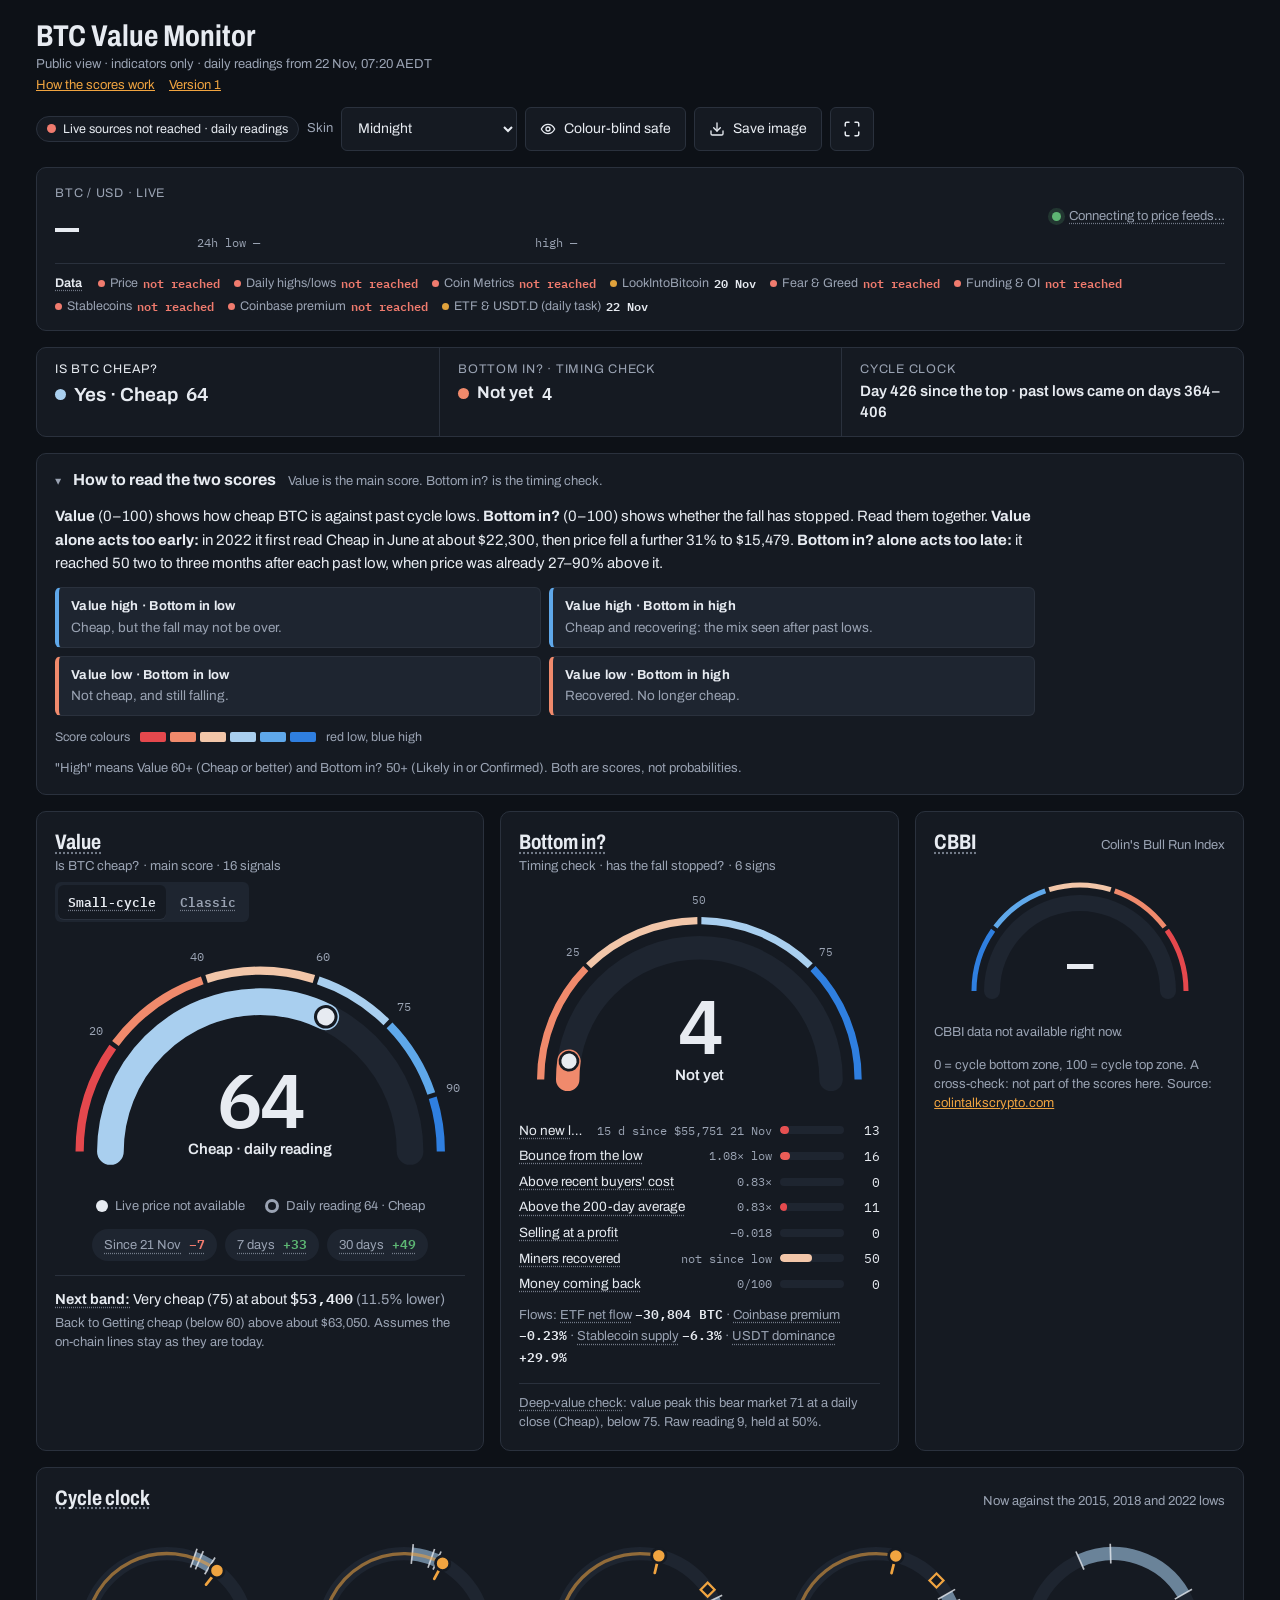
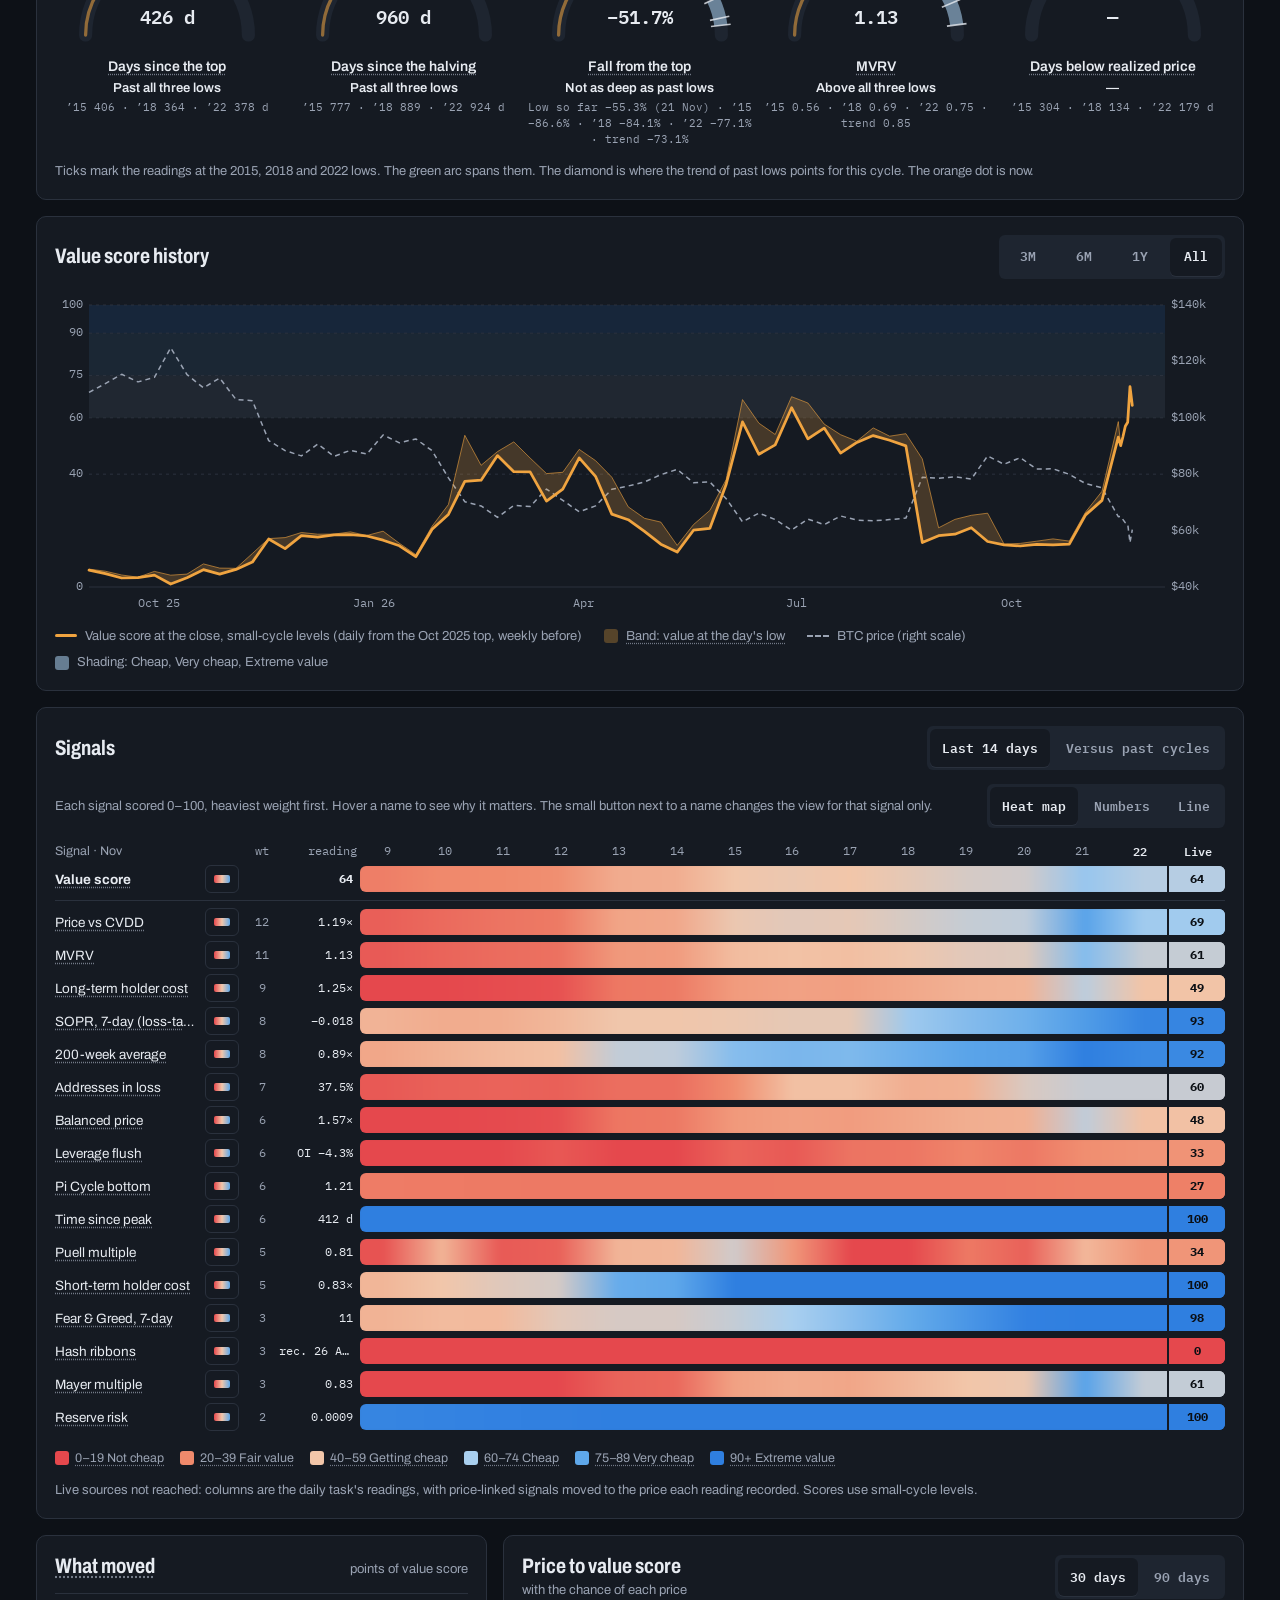
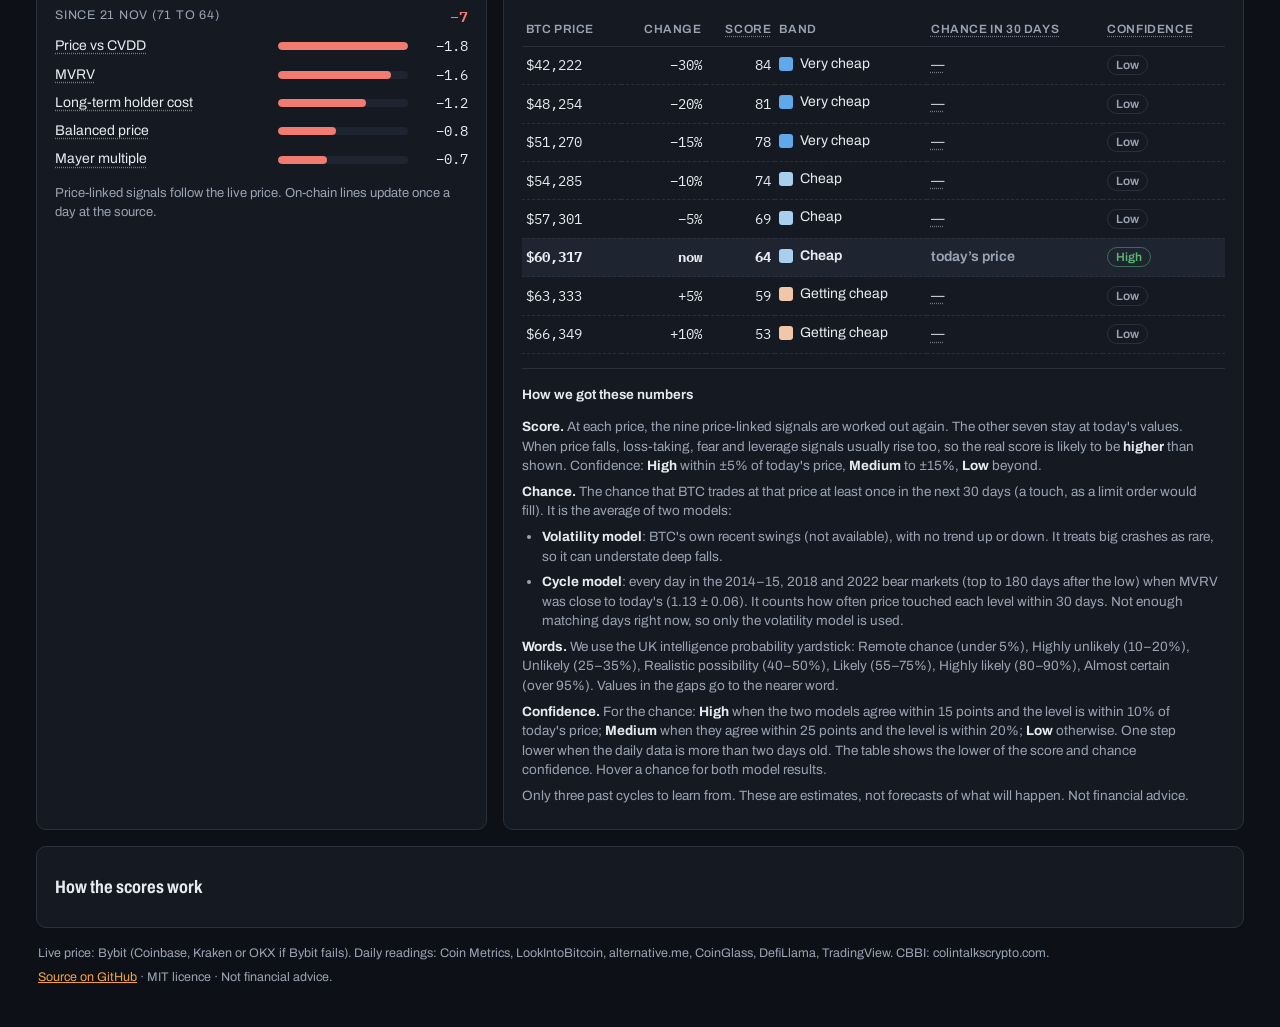
==== index.html @ c5ed2496 "v5: BTC Value Monitor, read-together panel, price checks" ====
<!doctype html>
<html lang="en" data-skin="midnight" data-cb="0" data-light="0">
<head>
<meta charset="utf-8">
<meta name="viewport" content="width=device-width, initial-scale=1, viewport-fit=cover">
<title>BTC Value Monitor</title>
<meta name="description" content="Live BTC Value Monitor: is BTC cheap against past cycles, has the fall stopped, and where are we in the cycle. Information only, not financial advice.">
<meta name="theme-color" content="#0D1117">
<link rel="icon" id="favicon" href="data:,">
<link rel="preconnect" href="https://fonts.googleapis.com">
<link rel="preconnect" href="https://fonts.gstatic.com" crossorigin>
<link rel="stylesheet" crossorigin="anonymous" href="https://fonts.googleapis.com/css2?family=Archivo:wdth,wght@75..100,400..700&family=IBM+Plex+Mono:wght@400;500;600&family=Inter:wght@400;500;600&family=Newsreader:opsz,wght@6..72,500..700&family=Space+Grotesk:wght@500;600;700&display=swap">
<link rel="stylesheet" href="skins.css?v=5">
<link rel="stylesheet" href="app.css?v=5">
<script>try { var s = new URLSearchParams(location.search), k = s.get("skin") || localStorage.getItem("bbm.skin") || "midnight"; if (k === "auto") k = matchMedia("(prefers-color-scheme: light)").matches ? "daylight" : "midnight"; document.documentElement.setAttribute("data-skin", k); document.documentElement.setAttribute("data-light", k === "daylight" || k === "paper" ? "1" : "0"); document.documentElement.setAttribute("data-cb", (s.get("cb") || localStorage.getItem("bbm.cb")) === "1" ? "1" : "0"); } catch (e) {}</script>
</head>
<body>
<div class="wrap" id="cap">

<header class="top">
  <div class="brand">
    <h1>BTC Value Monitor</h1>
    <span class="sub" id="hdr-sub">Loading readings…</span>
    <span class="links k-hide" data-nocap><a href="thesis.html">How the scores work</a><a href="v1.html">Version 1</a></span>
  </div>
  <div class="controls" data-nocap>
    <span class="pill k-hide" id="fresh"><span class="dot" id="fresh-dot" style="background:var(--muted)"></span><span id="fresh-t">Loading</span></span>
    <label for="skin" class="k-hide">Skin</label>
    <select id="skin" class="btn k-hide">
      <option value="auto">Auto (match system)</option>
      <option value="midnight">Midnight</option>
      <option value="daylight">Daylight</option>
      <option value="terminal">Terminal</option>
      <option value="ocean">Ocean</option>
      <option value="paper">Paper</option>
    </select>
    <button type="button" class="btn k-hide ic-sm" id="cb" aria-pressed="false" aria-label="Colour-blind safe colours" title="Colour-blind safe colours"><svg width="16" height="16" viewBox="0 0 24 24" fill="none" stroke="currentColor" stroke-width="2" stroke-linecap="round" stroke-linejoin="round" aria-hidden="true"><path d="M2 12s3.5-7 10-7 10 7 10 7-3.5 7-10 7S2 12 2 12z"/><circle cx="12" cy="12" r="3"/></svg><span class="lbl">Colour-blind safe</span></button>
    <button type="button" class="btn k-hide ic-sm" id="save" aria-label="Save as image" title="Save as image"><svg width="16" height="16" viewBox="0 0 24 24" fill="none" stroke="currentColor" stroke-width="2" stroke-linecap="round" stroke-linejoin="round" aria-hidden="true"><path d="M21 15v4a2 2 0 0 1-2 2H5a2 2 0 0 1-2-2v-4"/><path d="M7 10l5 5 5-5"/><path d="M12 15V3"/></svg><span class="lbl" id="save-t">Save image</span></button>
    <button type="button" class="btn icon k-hide" id="kiosk" aria-label="Full screen" title="Full screen"><svg width="18" height="18" viewBox="0 0 24 24" fill="none" stroke="currentColor" stroke-width="2" stroke-linecap="round" stroke-linejoin="round" aria-hidden="true"><path d="M8 3H5a2 2 0 0 0-2 2v3"/><path d="M21 8V5a2 2 0 0 0-2-2h-3"/><path d="M3 16v3a2 2 0 0 0 2 2h3"/><path d="M16 21h3a2 2 0 0 0 2-2v-3"/></svg></button>
    <button type="button" class="btn" id="exit-kiosk"><svg width="16" height="16" viewBox="0 0 24 24" fill="none" stroke="currentColor" stroke-width="2" stroke-linecap="round" stroke-linejoin="round" aria-hidden="true"><path d="M8 3v3a2 2 0 0 1-2 2H3"/><path d="M21 8h-3a2 2 0 0 1-2-2V3"/><path d="M3 16h3a2 2 0 0 1 2 2v3"/><path d="M16 21v-3a2 2 0 0 1 2-2h3"/></svg>Exit full screen</button>
  </div>
</header>

<section class="card pricebar" aria-label="Live price">
  <div style="display:flex;flex-direction:column;gap:2px;min-width:0">
    <span class="eyebrow" id="p-src">BTC / USD · live</span>
    <div style="display:flex;align-items:baseline;flex-wrap:wrap;gap:6px 12px">
      <span class="p" id="p">—</span>
      <span class="chg tip" id="p-chg" tabindex="0" data-tipk="chg24"></span>
    </div>
  </div>
  <div class="spark">
    <svg viewBox="0 0 200 40" preserveAspectRatio="none" role="img" id="spark-svg" aria-label="Price over the last 24 hours"><polyline id="spark" fill="none" stroke="var(--muted)" stroke-width="2" stroke-linejoin="round" stroke-linecap="round" vector-effect="non-scaling-stroke" points=""/></svg>
    <div class="lh"><span id="p-lo">24h low —</span><span id="p-hi">high —</span></div>
  </div>
  <span class="live" id="live"><span class="dot" id="live-dot"></span><span id="live-t" class="tip" tabindex="0" data-tipk="live">Connecting…</span></span>
  <p class="src-line" id="src-line" aria-live="off"><span class="src-h">Data</span><span class="src wait"><i></i>Loading the sources…</span></p>
</section>

<section class="verdict" id="verdict" aria-live="polite" aria-label="Summary">
  <div class="vd" id="vd-value"><span class="q">Is BTC cheap?</span><span class="a" id="vd-value-a">—</span></div>
  <div class="vd" id="vd-bi"><span class="q">Bottom in? · timing check</span><span class="a" id="vd-bi-a">—</span></div>
  <div class="vd" id="vd-clock"><span class="q">Cycle clock</span><span class="a" id="vd-clock-a">—</span></div>
</section>

<details class="card intro" id="intro" open>
  <summary><span class="intro-h">How to read the two scores</span><span class="sub">Value is the main score. Bottom in? is the timing check.</span></summary>
  <div class="intro-b">
    <p><b>Value</b> (0–100) shows how cheap BTC is against past cycle lows. <b>Bottom in?</b> (0–100) shows whether the fall has stopped. Read them together. <b>Value alone acts too early:</b> in 2022 it first read Cheap in June at about $22,300, then price fell a further 31% to $15,479. <b>Bottom in? alone acts too late:</b> it reached 50 two to three months after each past low, when price was already 27–90% above it.</p>
    <div class="quad" id="quad" role="list" aria-label="What the two scores mean together">
      <div class="q" role="listitem" data-q="hl"><b>Value high · Bottom in low</b><span>Cheap, but the fall may not be over.</span><em class="nowtag"></em></div>
      <div class="q" role="listitem" data-q="hh"><b>Value high · Bottom in high</b><span>Cheap and recovering: the mix seen after past lows.</span><em class="nowtag"></em></div>
      <div class="q" role="listitem" data-q="ll"><b>Value low · Bottom in low</b><span>Not cheap, and still falling.</span><em class="nowtag"></em></div>
      <div class="q" role="listitem" data-q="lh"><b>Value low · Bottom in high</b><span>Recovered. No longer cheap.</span><em class="nowtag"></em></div>
    </div>
    <div class="cscale" aria-hidden="true"><span>Score colours</span><i style="background:var(--b0)"></i><i style="background:var(--b1)"></i><i style="background:var(--b2)"></i><i style="background:var(--b3)"></i><i style="background:var(--b4)"></i><i style="background:var(--b5)"></i><span>red low, blue high</span></div>
    <p class="sub">"High" means Value 60+ (Cheap or better) and Bottom in? 50+ (Likely in or Confirmed). Both are scores, not probabilities.</p>
  </div>
</details>

<div class="row toprow">
  <section class="card score-card" aria-labelledby="score-h">
    <div class="card-h" style="align-items:center">
      <div class="hstack"><h2 id="score-h"><span class="tip" tabindex="0" data-tipk="score">Value</span></h2><span class="sub">Is BTC cheap? · main score · 16 signals</span></div>
      <div class="seg seg-sm" role="group" aria-label="Levels" id="lv" data-nocap><button type="button" data-l="adj" class="tip" data-tipk="lv-adj">Small-cycle</button><button type="button" data-l="classic" class="tip" data-tipk="lv-classic">Classic</button></div>
    </div>
    <div class="gauge">
      <svg viewBox="0 0 400 240" role="img" id="g-svg" aria-label="Value score">
        <g id="g-bands"></g>
        <path id="g-track" fill="none" stroke="var(--surf2)" stroke-width="26" stroke-linecap="round" pathLength="100"/>
        <path id="g-prog" fill="none" stroke="var(--b3)" stroke-width="26" stroke-linecap="round" pathLength="100" stroke-dasharray="100 100" stroke-dashoffset="100"/>
        <g class="g-mark" id="g-daily"><circle cx="54" cy="210" r="8" fill="var(--surf)" stroke="var(--muted)" stroke-width="3"/></g>
        <g class="g-mark" id="g-live"><circle cx="54" cy="210" r="10" fill="var(--ink)" stroke="var(--surf)" stroke-width="3"/></g>
        <g id="g-ticks"></g>
        <g id="g-hits"></g>
      </svg>
      <div class="num"><b id="g-num">—</b><span id="g-band">&nbsp;</span></div>
    </div>
    <div class="legend">
      <span><span class="dot" style="width:12px;height:12px;background:var(--ink)"></span><span id="lg-live">Live · price now</span></span>
      <span><span class="dot" style="width:8px;height:8px;border:3px solid var(--muted);box-sizing:content-box"></span><span id="lg-daily">Daily reading</span></span>
    </div>
    <div class="chips" id="chips"></div>
    <div class="next" id="next"></div>
  </section>

  <section class="card bi-card" aria-labelledby="bi-h">
    <div class="card-h"><div class="hstack"><h2 id="bi-h"><span class="tip" tabindex="0" data-tipk="bi">Bottom in?</span></h2><span class="sub">Timing check · has the fall stopped? · 6 signs</span></div></div>
    <div class="gauge">
      <svg viewBox="0 0 400 240" role="img" id="bi-svg" aria-label="Bottom in score">
        <g id="bi-bands"></g>
        <path id="bi-track" fill="none" stroke="var(--surf2)" stroke-width="26" stroke-linecap="round" pathLength="100"/>
        <path id="bi-prog" fill="none" stroke="var(--b1)" stroke-width="26" stroke-linecap="round" pathLength="100" stroke-dasharray="100 100" stroke-dashoffset="100"/>
        <g class="g-mark" id="bi-live"><circle cx="54" cy="210" r="10" fill="var(--ink)" stroke="var(--surf)" stroke-width="3"/></g>
        <g id="bi-ticks"></g>
        <g id="bi-hits"></g>
      </svg>
      <div class="num"><b id="bi-num">—</b><span id="bi-band">&nbsp;</span></div>
    </div>
    <div class="bi-comp" id="bi-comp"><span class="sub">Loading…</span></div>
    <div class="bi-ev" id="bi-ev"></div>
    <div class="bi-gate" id="bi-gate"></div>
  </section>

  <section class="card cbbi-card" aria-labelledby="cbbi-h">
    <div class="card-h"><h2 id="cbbi-h"><span class="tip" tabindex="0" data-tipk="cbbi">CBBI</span></h2><span class="sub">Colin's Bull Run Index</span></div>
    <div class="cbbi-dial">
      <svg viewBox="0 0 240 140" role="img" id="cbbi-svg" aria-label="CBBI">
        <g id="cbbi-bands"></g>
        <path id="cbbi-track" fill="none" stroke="var(--surf2)" stroke-width="16" stroke-linecap="round" pathLength="100"/>
        <path id="cbbi-arc" fill="none" stroke="var(--muted)" stroke-width="16" stroke-linecap="round" pathLength="100" stroke-dasharray="100 100" stroke-dashoffset="100"/>
      </svg>
      <div class="num"><b id="cbbi-num">—</b><span id="cbbi-zone">&nbsp;</span></div>
    </div>
    <div class="cbbi-comp" id="cbbi-comp"><span class="sub">Loading…</span></div>
    <p class="sub" style="margin:0" id="cbbi-note">0 = cycle bottom zone, 100 = cycle top zone. A cross-check: not part of the scores here. Source: <a href="https://colintalkscrypto.com/cbbi/" target="_blank" rel="noopener">colintalkscrypto.com</a></p>
  </section>
</div>

<section class="card" aria-labelledby="clk-h">
  <div class="card-h"><h2 id="clk-h"><span class="tip" tabindex="0" data-tipk="clocks">Cycle clock</span></h2><span class="sub">Now against the 2015, 2018 and 2022 lows</span></div>
  <div class="clocks" id="clocks"></div>
  <p class="sub" style="margin:0">Ticks mark the readings at the 2015, 2018 and 2022 lows. The green arc spans them. The diamond is where the trend of past lows points for this cycle. The orange dot is now.</p>
</section>

<section class="card" aria-labelledby="hist-h">
  <div class="card-h" style="align-items:center">
    <h2 id="hist-h">Value score history</h2>
    <div class="seg" role="group" aria-label="Time range" id="ranges">
      <button type="button" data-r="90">3M</button><button type="button" data-r="182">6M</button><button type="button" data-r="365">1Y</button><button type="button" data-r="0" aria-pressed="true">All</button>
    </div>
  </div>
  <div id="hist"><div id="tip"></div></div>
  <div class="hl">
    <span><span style="width:22px;height:3px;border-radius:2px;background:var(--accent);display:inline-block"></span><span id="hl-score">Value score at the close</span></span>
    <span><span class="sw" style="background:var(--accent);opacity:.3"></span><span class="tip" tabindex="0" data-tipk="hlow">Band: value at the day's low</span></span>
    <span><span style="width:22px;height:0;border-top:2px dashed var(--muted);display:inline-block"></span>BTC price (right scale)</span>
    <span><span class="sw" style="background:var(--b3);opacity:.55"></span>Shading: Cheap, Very cheap, Extreme value</span>
  </div>
</section>

<section class="card" aria-labelledby="sig-h">
  <div class="card-h" style="align-items:center">
    <h2 id="sig-h">Signals</h2>
    <div class="seg" role="tablist" aria-label="Signals view" id="sig-tabs" data-nocap>
      <button type="button" role="tab" data-t="d14" id="tab-btn-d14" aria-controls="tab-d14">Last 14 days</button><button type="button" role="tab" data-t="cyc" id="tab-btn-cyc" aria-controls="tab-cyc">Versus past cycles</button>
    </div>
  </div>

  <div id="tab-d14" role="tabpanel" aria-labelledby="tab-btn-d14" class="tabp">
    <div class="tab-top">
      <p class="sub" style="margin:0">Each signal scored 0–100, heaviest weight first. Hover a name to see why it matters. The small button next to a name changes the view for that signal only.</p>
      <div class="seg" role="group" aria-label="View for every signal" id="sig-all" data-nocap>
        <button type="button" data-v="heat">Heat map</button><button type="button" data-v="num">Numbers</button><button type="button" data-v="line">Line</button>
      </div>
    </div>
    <div class="sig-scroll"><div class="sig" id="sig"></div></div>
    <div class="bands" id="bands"></div>
    <p class="sub" style="margin:0" id="sig-note"></p>
  </div>

  <div id="tab-cyc" role="tabpanel" aria-labelledby="tab-btn-cyc" class="tabp" hidden>
    <div class="tab-top">
      <p class="sub" style="margin:0">This cycle against the last two, lined up by days since each cycle's top. The live point is now.</p>
      <div class="cyc-ctl" data-nocap>
        <div class="seg" role="group" aria-label="Measure" id="cyc-metric"><button type="button" data-m="fall">Fall from top</button><button type="button" data-m="value">Value</button><button type="button" data-m="bi">Bottom in</button></div>
        <label class="chk"><input type="checkbox" id="cyc-2014"> Add 2014–15</label>
      </div>
    </div>
    <div id="cyc-chart"><div id="cyc-tip"></div></div>
    <div class="tscroll"><table class="t cyc-t" id="cyc-t"></table></div>
    <p class="sub" style="margin:0" id="cyc-note"></p>
  </div>
</section>

<div class="row k-hide">
  <section class="card moved-card" aria-labelledby="moved-h">
    <div class="card-h"><h2 id="moved-h"><span class="tip" tabindex="0" data-tipk="moved">What moved</span></h2><span class="sub">points of value score</span></div>
    <div class="mv" id="mv-live"></div>
    <div class="mv" id="mv-day"></div>
    <p class="muted" style="margin:0;font-size:13px">Price-linked signals follow the live price. On-chain lines update once a day at the source.</p>
  </section>
  <section class="card p2s-card" aria-labelledby="p2s-h">
    <div class="card-h" style="align-items:center"><div style="display:flex;flex-direction:column;gap:2px"><h2 id="p2s-h">Price to value score</h2><span class="sub">with the chance of each price</span></div>
      <div class="seg" role="group" aria-label="Time window for the chance" id="win" data-nocap><button type="button" data-w="30" aria-pressed="true">30 days</button><button type="button" data-w="90">90 days</button></div></div>
    <div class="tscroll"><table class="t p2s"><thead id="p2s-head"><tr><th>BTC price</th><th class="r">Change</th><th class="r">Score</th><th>Band</th><th>Chance</th><th>Confidence</th></tr></thead><tbody id="p2s"></tbody></table></div>
    <div id="p2s-x"></div>
  </section>
</div>

<details class="card how k-hide">
  <summary>How the scores work</summary>
  <p><b>Value</b> is the main score. It answers one question: is BTC cheap against past cycle lows? Each of 16 signals gets a score from 0 to 100. The score goes up as the signal gets closer to the level it reached at past lows. The value score is the weighted average. If a reading is missing, its weight goes to the others.</p>
  <p><b>Small-cycle levels.</b> Each past low was less deep than the one before. For six signals, the full-score level moves with that trend. Switch to Classic to see the score with the old, fixed levels.</p>
  <p><b>Bottom in?</b> is the timing check. It asks a different question: has the fall stopped? It looks for six signs that only come after a low: no new low for weeks, a bounce, price back above recent buyers' cost and the 200-day average, selling at a profit again, and miners recovered. It stays low until the value score has reached 75 at least once in this bear market, because no past low came before that. Money flows are shown but not scored. The price checks under it (depth, higher low, trend) are not scored either: they show what has improved and the price that would undo it.</p>
  <p><b>Read them together.</b> Value alone acts too early: cheap prices can get cheaper. Bottom in? alone acts too late: it confirms a low after price has already risen. Both are scores, not probabilities.</p>
  <p><b>Cycle clock</b> shows where this cycle is in time and depth, against the 2015, 2018 and 2022 lows.</p>
  <p>Live: the page pulls the data from the sources each time it opens and works out the scores in your browser. The line under the price shows how fresh each source is.</p>
  <p><a href="thesis.html">Read the full method, with the backtest results.</a></p>
  <p>Information only. Not financial advice. Past lows do not promise future lows.</p>
</details>

<footer class="foot k-hide">
  <span>Live price: Bybit (Coinbase, Kraken or OKX if Bybit fails). Daily readings: Coin Metrics, LookIntoBitcoin, alternative.me, CoinGlass, DefiLlama, TradingView. CBBI: colintalkscrypto.com.</span>
  <span><a href="https://github.com/pixelmango47/btc-bottom-monitor">Source on GitHub</a> · MIT licence · Not financial advice.</span>
</footer>

</div>
<script src="app.js?v=5"></script>
</body>
</html>
---- skins.css ----
/* BTC Value Monitor: skins and shared base styles. Score colours run red (low) to blue (high). */
:root, :root[data-skin="midnight"] {
  --bg: #0D1117; --surf: #151A22; --surf2: #1E2530; --ink: #E7EBF1; --muted: #9AA3B3; --line: #2A313D;
  --accent: #F0A440; --up: #5DB673; --down: #F07B6E;
  --b0: #E5484D; --b1: #F08A6C; --b2: #F2C6A9; --b3: #A9CFEF; --b4: #5FA8EA; --b5: #2F7FE0;
  --head: Archivo, system-ui, sans-serif; --body: Archivo, system-ui, sans-serif; --mono: "IBM Plex Mono", ui-monospace, monospace;
  --stretch: 78%; --hw: 700; --r: 10px; --rs: 6px; --hcase: none; --hls: 0; --shadow: 0 6px 18px rgba(0,0,0,.28);
}
:root[data-skin="daylight"] {
  --bg: #F3F5F8; --surf: #FFFFFF; --surf2: #EBEEF3; --ink: #161A22; --muted: #535B6B; --line: #D6DCE4;
  --accent: #A85A06; --up: #2E7D46; --down: #C2362B;
  --b0: #C62F2C; --b1: #E3755B; --b2: #EDB89E; --b3: #9DC3E6; --b4: #4A8ED2; --b5: #1C5DAD;
  --shadow: 0 6px 18px rgba(20,30,50,.12);
}
:root[data-skin="terminal"] {
  --bg: #040704; --surf: #081008; --surf2: #0F1C0F; --ink: #B8F5B0; --muted: #73B26B; --line: #1E3A1E;
  --accent: #4AF07A; --up: #4AF07A; --down: #F5C04A;
  --b0: #E5484D; --b1: #F08A6C; --b2: #F2C6A9; --b3: #A9CFEF; --b4: #5FA8EA; --b5: #2F7FE0;
  --head: var(--mono); --body: var(--mono); --stretch: 100%; --hw: 600; --r: 2px; --rs: 2px; --hcase: uppercase; --hls: .06em;
}
:root[data-skin="ocean"] {
  --bg: #071624; --surf: #0C2236; --surf2: #132D47; --ink: #E4F1FA; --muted: #93B5CC; --line: #1F3D58;
  --accent: #3CC8E8; --up: #5FD3A6; --down: #FF8A7A;
  --b0: #E5484D; --b1: #F08A6C; --b2: #F2C6A9; --b3: #A9CFEF; --b4: #5FA8EA; --b5: #2F7FE0;
  --head: "Space Grotesk", system-ui, sans-serif; --body: Inter, system-ui, sans-serif; --stretch: 100%; --hw: 600; --r: 14px; --rs: 8px;
}
:root[data-skin="paper"] {
  --bg: #F4EFE6; --surf: #FBF8F2; --surf2: #EFE7DA; --ink: #2A2520; --muted: #62584E; --line: #DAD0C1;
  --accent: #9C3D1F; --up: #3F6B3A; --down: #A8321E;
  --b0: #C62F2C; --b1: #E3755B; --b2: #EDB89E; --b3: #9DC3E6; --b4: #4A8ED2; --b5: #1C5DAD;
  --head: Newsreader, Georgia, serif; --body: Inter, system-ui, sans-serif; --stretch: 100%; --hw: 600; --r: 4px; --rs: 3px;
  --shadow: 0 6px 18px rgba(60,40,20,.12);
}
:root[data-cb="1"] { --b0: #46337E; --b1: #365C8D; --b2: #277F8E; --b3: #1FA187; --b4: #4AC16D; --b5: #9FDA3A; }
:root[data-cb="1"][data-light="0"] { --up: #5AA8E8; --down: #F0A050; }
:root[data-cb="1"][data-light="1"] { --up: #1F6FB8; --down: #A85200; }

* { box-sizing: border-box; }
html, body { margin: 0; background: var(--bg); color: var(--ink); }
body { font-family: var(--body); font-size: 15px; line-height: 1.45; -webkit-font-smoothing: antialiased; }
a { color: var(--accent); }
button, select { font: inherit; color: inherit; }
.mono { font-family: var(--mono); font-variant-numeric: tabular-nums; }
.muted { color: var(--muted); }
.wrap { max-width: 1240px; margin: 0 auto; padding: 20px 16px 40px; display: flex; flex-direction: column; gap: 16px; }
h1, h2, h3 { font-family: var(--head); font-stretch: var(--stretch); font-weight: var(--hw); text-transform: var(--hcase); letter-spacing: var(--hls); margin: 0; }
h1 { font-size: 30px; line-height: 1.1; }
h2 { font-size: 21px; line-height: 1.2; }
h3 { font-size: 17px; line-height: 1.25; }
.card { background: var(--surf); border: 1px solid var(--line); border-radius: var(--r); padding: 18px; display: flex; flex-direction: column; gap: 14px; min-width: 0; }
.card-h { display: flex; justify-content: space-between; align-items: baseline; flex-wrap: wrap; gap: 6px 12px; }
.sub { font-size: 13px; color: var(--muted); }
.row { display: flex; flex-wrap: wrap; gap: 16px; }
.eyebrow { font-size: 12.5px; letter-spacing: .06em; text-transform: uppercase; color: var(--muted); }
.btn { height: 44px; padding: 0 14px; display: inline-flex; align-items: center; gap: 8px; border-radius: var(--rs); border: 1px solid var(--line); background: var(--surf); color: var(--ink); font-size: 14px; cursor: pointer; text-decoration: none; }
.btn:hover { border-color: var(--muted); }
.btn[aria-pressed="true"] { border-color: var(--accent); background: var(--surf2); }
.btn.icon { width: 44px; padding: 0; justify-content: center; }
.btn svg { flex: none; }
select.btn { padding: 0 12px; }
:focus-visible { outline: 2px solid var(--accent); outline-offset: 2px; }
.seg { display: flex; gap: 4px; padding: 3px; border-radius: var(--rs); background: var(--surf2); flex-wrap: wrap; }
.seg button { height: 38px; min-width: 52px; padding: 0 12px; border: 0; border-radius: var(--rs); background: transparent; color: var(--muted); font-family: var(--mono); font-size: 13px; font-weight: 600; cursor: pointer; }
.seg button[aria-pressed="true"] { background: var(--surf); color: var(--ink); box-shadow: 0 1px 0 var(--line); }
.sw { width: 14px; height: 14px; border-radius: 3px; display: inline-block; flex: none; }
.dot { width: 9px; height: 9px; border-radius: 50%; flex: none; display: inline-block; }

/* hover explainers */
.tip { text-decoration: underline dotted color-mix(in srgb, var(--muted) 70%, transparent); text-underline-offset: 3px; cursor: help; }
#tt { position: fixed; z-index: 50; max-width: min(340px, calc(100vw - 24px)); background: var(--surf2); color: var(--ink); border: 1px solid var(--line); border-radius: var(--rs); padding: 10px 12px; font-size: 13px; line-height: 1.45; box-shadow: var(--shadow); pointer-events: none; opacity: 0; transform: translateY(4px); transition: opacity .12s, transform .12s; text-transform: none; letter-spacing: 0; font-family: var(--body); font-weight: 400; }
#tt.on { opacity: 1; transform: none; }
#tt b { font-weight: 650; }
#tt .tt-h { display: block; font-weight: 650; margin-bottom: 3px; }
#tt .tt-m { display: block; color: var(--muted); margin-top: 5px; font-size: 12.5px; }

@media (max-width: 560px) { h1 { font-size: 25px; } .card { padding: 14px; } }
@media (prefers-reduced-motion: reduce) { #tt { transition: none; } }
---- app.css ----
/* BTC Value Monitor v5: page styles */
header.top { display: flex; flex-wrap: wrap; align-items: center; justify-content: space-between; gap: 12px 20px; }
.brand { display: flex; flex-direction: column; gap: 2px; min-width: 0; }
.brand .links { font-size: 13px; display: flex; flex-wrap: wrap; gap: 4px 14px; }
.controls { display: flex; flex-wrap: wrap; align-items: center; gap: 8px; }
.controls label { font-size: 13px; color: var(--muted); }
.pill { display: inline-flex; align-items: center; gap: 7px; font-size: 12.5px; padding: 3px 10px; border-radius: 999px; border: 1px solid var(--line); background: var(--surf); white-space: nowrap; }

/* price bar */
.pricebar { flex-direction: row; flex-wrap: wrap; align-items: center; gap: 12px 32px; padding: 14px 18px; }
.pricebar .p { font-family: var(--mono); font-size: 40px; font-weight: 600; line-height: 1.1; letter-spacing: -.01em; font-variant-numeric: tabular-nums; }
.chg { font-family: var(--mono); font-size: 15px; font-weight: 600; padding: 2px 10px; border-radius: 999px; white-space: nowrap; }
.spark { flex: 1 1 220px; min-width: 200px; max-width: 380px; display: flex; flex-direction: column; gap: 4px; }
.spark svg { width: 100%; height: 48px; display: block; }
.spark .lh { display: flex; justify-content: space-between; gap: 8px; font-family: var(--mono); font-size: 12px; color: var(--muted); }
.live { margin-left: auto; display: inline-flex; align-items: center; gap: 8px; font-size: 13px; color: var(--muted); }
.live .dot { background: var(--up); box-shadow: 0 0 0 4px color-mix(in srgb, var(--up) 18%, transparent); }
.live.stale .dot { background: var(--down); }
@keyframes pulse { 0%,100% { opacity: 1; } 50% { opacity: .35; } }
.live .dot.beat { animation: pulse 1s ease-in-out 1; }

/* verdict line */
.verdict { display: grid; grid-template-columns: repeat(3, minmax(0, 1fr)); gap: 0; background: var(--surf); border: 1px solid var(--line); border-radius: var(--r); overflow: hidden; }
.verdict .vd { display: flex; flex-direction: column; gap: 3px; padding: 12px 18px; min-width: 0; }
.verdict .vd + .vd { border-left: 1px solid var(--line); }
.verdict .q { font-size: 12.5px; letter-spacing: .06em; text-transform: uppercase; color: var(--muted); }
.verdict .a { font-size: 17px; font-weight: 650; display: flex; align-items: center; gap: 8px; flex-wrap: wrap; }
.verdict #vd-clock-a { font-size: 15px; font-weight: 600; }
.verdict .a .mono { font-weight: 600; }
.pip { width: 11px; height: 11px; border-radius: 50%; display: inline-block; flex: none; }

/* top row: value, bottom in, CBBI */
.hstack { display: flex; flex-direction: column; gap: 2px; min-width: 0; }
.row.toprow > .score-card { flex: 1.25 1 400px; }
.row.toprow > .bi-card { flex: 1 1 360px; }
.row.toprow > .cbbi-card { flex: 1 1 290px; min-width: 260px; }
.seg.seg-sm button { height: 34px; min-width: 0; padding: 0 10px; font-size: 12.5px; }
.bi-comp { display: flex; flex-direction: column; gap: 6px; }
.bi-r { display: grid; grid-template-columns: minmax(0, 1fr) auto 64px 28px; gap: 8px; align-items: center; font-size: 13.5px; }
.bi-r .n { overflow: hidden; text-overflow: ellipsis; white-space: nowrap; }
.bi-r .rd { font-size: 12px; color: var(--muted); white-space: nowrap; }
.bi-r .v { font-family: var(--mono); text-align: right; font-size: 12.5px; }
.bi-flows { margin-top: 4px; line-height: 1.6; }
.bi-flows b { color: var(--ink); font-weight: 600; }
.bi-gate { font-size: 13px; color: var(--muted); border-top: 1px solid var(--line); padding-top: 10px; }

/* cycle clock */
.clocks { display: grid; grid-template-columns: repeat(auto-fit, minmax(170px, 1fr)); gap: 14px 12px; }
.clk { display: flex; flex-direction: column; align-items: center; gap: 2px; text-align: center; min-width: 0; }
.clk-d { position: relative; width: 100%; max-width: 220px; }
.clk-d svg { display: block; width: 100%; height: auto; overflow: visible; }
.clk-v { position: absolute; left: 0; right: 0; bottom: 18%; font-size: 19px; font-weight: 600; pointer-events: none; }
.clk-l { font-size: 14px; font-weight: 600; }
.clk-s { font-size: 13px; font-weight: 600; color: var(--ink); }
.clk-p { font-size: 11px; color: var(--muted); }

/* signals tabs */
.tabp { display: flex; flex-direction: column; gap: 14px; }
.tabp[hidden] { display: none; }
.tab-top { display: flex; flex-wrap: wrap; align-items: center; justify-content: space-between; gap: 10px 16px; }
.tab-top > p { flex: 1 1 320px; }
.cyc-ctl { display: flex; flex-wrap: wrap; align-items: center; gap: 10px 14px; }
.chk { display: inline-flex; align-items: center; gap: 8px; font-size: 13.5px; color: var(--muted); cursor: pointer; min-height: 38px; }
.chk input { width: 18px; height: 18px; accent-color: var(--accent); }
#cyc-chart { position: relative; width: 100%; touch-action: pan-y; }
#cyc-chart svg { display: block; width: 100%; }
#cyc-chart svg text { font-family: var(--mono); font-size: 11.5px; fill: var(--muted); }
#cyc-tip { position: absolute; pointer-events: none; background: var(--surf2); border: 1px solid var(--line); border-radius: var(--rs); padding: 8px 12px; font-size: 13px; box-shadow: var(--shadow); display: none; flex-direction: column; gap: 2px; white-space: nowrap; z-index: 2; }
table.cyc-t th { white-space: nowrap; vertical-align: bottom; }
table.cyc-t .th-sub { display: block; font-size: 11px; font-weight: 500; letter-spacing: 0; text-transform: none; }
table.cyc-t td { padding: 5px 4px; }
table.cyc-t td:first-child { font-size: 13.5px; }
table.cyc-t td.cc { text-align: right; width: 76px; }
table.cyc-t .cv { display: inline-block; min-width: 40px; padding: 3px 6px; border-radius: 4px; font-family: var(--mono); font-size: 12.5px; font-weight: 600; text-align: center; text-decoration: none; }
table.cyc-t td.na { color: var(--muted); }
table.cyc-t tr.hd td { font-weight: 650; }
table.cyc-t tr.sepr td { padding: 0; border-bottom: 1px solid var(--line); }
table.cyc-t .ss { display: none; }
.row > .card.moved-card { flex: 1 1 360px; }
.gauge { position: relative; width: 100%; max-width: 420px; aspect-ratio: 400 / 240; align-self: center; }
.gauge svg { position: absolute; inset: 0; width: 100%; height: 100%; overflow: visible; }
.gauge .num { position: absolute; left: 0; right: 0; bottom: 9%; display: flex; flex-direction: column; align-items: center; gap: 2px; pointer-events: none; }
.gauge .num b { font-family: var(--mono); font-size: 76px; font-weight: 600; line-height: 1; letter-spacing: -.03em; font-variant-numeric: tabular-nums; }
.gauge .num span { font-size: 15px; font-weight: 600; }
.g-hit { cursor: help; }
.g-hit:focus { outline: none; }
.g-hit:focus-visible { stroke: color-mix(in srgb, var(--accent) 25%, transparent); }
#g-prog { transition: stroke-dashoffset .9s cubic-bezier(.3,.7,.2,1), stroke .4s; }
.g-mark { transform-box: view-box; transform-origin: 200px 210px; transition: transform .9s cubic-bezier(.3,.7,.2,1); pointer-events: none; }
.legend { display: flex; flex-wrap: wrap; justify-content: center; gap: 8px 20px; font-size: 13px; color: var(--muted); }
.legend > span { display: inline-flex; align-items: center; gap: 7px; }
.chips { display: flex; flex-wrap: wrap; justify-content: center; gap: 8px; }
.chip { display: inline-flex; align-items: baseline; gap: 8px; padding: 6px 12px; border-radius: 999px; background: var(--surf2); font-size: 13px; }
.chip .k { color: var(--muted); }
.chip .v { font-family: var(--mono); font-weight: 600; }
.next { border-top: 1px solid var(--line); padding-top: 12px; display: flex; flex-direction: column; gap: 4px; font-size: 14.5px; }
.next .s { font-size: 13px; color: var(--muted); }

/* CBBI */
.cbbi-dial { position: relative; width: 100%; max-width: 240px; aspect-ratio: 240 / 140; align-self: center; }
.cbbi-dial svg { position: absolute; inset: 0; width: 100%; height: 100%; overflow: visible; }
.cbbi-dial .num { position: absolute; left: 0; right: 0; bottom: 4%; display: flex; flex-direction: column; align-items: center; pointer-events: none; }
.cbbi-dial .num b { font-family: var(--mono); font-size: 44px; font-weight: 600; line-height: 1; font-variant-numeric: tabular-nums; }
.cbbi-dial .num span { font-size: 13px; font-weight: 600; }
#cbbi-arc { transition: stroke-dashoffset .9s cubic-bezier(.3,.7,.2,1); }
.cbbi-comp { display: flex; flex-direction: column; gap: 6px; }
.cbbi-r { display: grid; grid-template-columns: minmax(0, 1fr) 70px 30px; gap: 8px; align-items: center; font-size: 13px; }
.cbbi-r .n { overflow: hidden; text-overflow: ellipsis; white-space: nowrap; }
.cbbi-r .v { font-family: var(--mono); text-align: right; font-size: 12.5px; }

/* what moved */
.mv { display: flex; flex-direction: column; gap: 8px; }
.mv + .mv { border-top: 1px solid var(--line); padding-top: 12px; }
.mv-h { display: flex; justify-content: space-between; gap: 8px; }
.mv-r { display: grid; grid-template-columns: minmax(0, 1fr) minmax(60px, 130px) 48px; gap: 12px; align-items: center; font-size: 14px; }
.mv-r .n { overflow: hidden; text-overflow: ellipsis; white-space: nowrap; }
.bar { height: 8px; border-radius: 999px; background: var(--surf2); overflow: hidden; display: block; position: relative; }
.bar > i { position: absolute; top: 0; bottom: 0; left: 0; border-radius: 999px; }
.mv-r .v { font-family: var(--mono); text-align: right; font-variant-numeric: tabular-nums; }

/* history */
#hist { position: relative; width: 100%; touch-action: pan-y; }
#hist svg { display: block; width: 100%; }
#hist svg text { font-family: var(--mono); font-size: 11.5px; fill: var(--muted); }
#tip { position: absolute; pointer-events: none; background: var(--surf2); border: 1px solid var(--line); border-radius: var(--rs); padding: 8px 12px; font-size: 13px; box-shadow: var(--shadow); display: none; flex-direction: column; gap: 2px; white-space: nowrap; z-index: 2; }
.hl { display: flex; flex-wrap: wrap; gap: 8px 22px; font-size: 13px; color: var(--muted); }
.hl > span { display: inline-flex; align-items: center; gap: 8px; }

/* signals */
.sig-scroll { overflow-x: auto; margin: 0 -4px; padding: 0 4px 4px; }
.sig { display: grid; grid-template-columns: minmax(190px, 1.7fr) 28px minmax(78px, .8fr) repeat(15, minmax(28px, 1fr)); column-gap: 3px; row-gap: 5px; align-items: center; min-width: 900px; }
.sig .h { font-family: var(--mono); font-size: 11.5px; color: var(--muted); text-align: center; }
.sig .h.l { text-align: left; font-family: var(--body); font-size: 12.5px; }
.sig .h.now { color: var(--ink); font-weight: 600; }
.sig .nm { position: sticky; left: 0; z-index: 1; background: var(--surf); align-self: stretch; display: flex; align-items: center; gap: 6px; min-width: 0; padding-right: 6px; box-shadow: 4px 0 0 var(--surf), -6px 0 0 var(--surf), 0 -3px 0 var(--surf), 0 3px 0 var(--surf); }
.sig .nm .t { flex: 1 1 auto; min-width: 0; overflow: hidden; text-overflow: ellipsis; white-space: nowrap; font-size: 13.5px; }
.sig .nm.tot .t { font-weight: 700; }
.vbtn { flex: none; width: 34px; height: 28px; display: inline-flex; align-items: center; justify-content: center; border: 1px solid var(--line); border-radius: var(--rs); background: var(--surf); color: var(--muted); cursor: pointer; padding: 0; }
.vbtn:hover { color: var(--ink); border-color: var(--muted); }
.vbtn.ovr { color: var(--accent); border-color: var(--accent); }
.sig .w { font-family: var(--mono); font-size: 11.5px; color: var(--muted); text-align: center; }
.sig .rd { font-family: var(--mono); font-size: 11.5px; text-align: right; padding-right: 4px; white-space: nowrap; overflow: hidden; text-overflow: ellipsis; }
.sig .c { height: 26px; border-radius: 3px; display: flex; align-items: center; justify-content: center; font-family: var(--mono); font-size: 11.5px; font-weight: 500; }
.sig .c.na { border: 1px dashed var(--line); }
.sig .c.lv { box-shadow: inset 0 0 0 2px var(--ink); font-weight: 700; }
.sig .viz { grid-column: span 15; height: 26px; position: relative; border-radius: 6px; overflow: hidden; }
.sig .viz.heat .grad { position: absolute; inset: -6px; filter: blur(3px); }
.sig .viz.heat .lvmark { position: absolute; top: 0; bottom: 0; right: 0; width: calc(100% / 15); border-left: 2px solid var(--surf); display: flex; align-items: center; justify-content: center; font-family: var(--mono); font-size: 11.5px; font-weight: 700; }
.sig .viz.line { background: var(--surf2); }
.sig .viz.line svg { position: absolute; inset: 0; width: 100%; height: 100%; }
.sig .viz.line .ldot { position: absolute; width: 8px; height: 8px; border-radius: 50%; transform: translate(-50%, -50%); border: 2px solid var(--surf); }
.sig .viz.line .lrng { position: absolute; left: 4px; top: 50%; transform: translateY(-50%); font-family: var(--mono); font-size: 10px; color: var(--muted); opacity: .8; }
.sig .viz.line .lval { position: absolute; right: 4px; top: 50%; transform: translateY(-50%); font-family: var(--mono); font-size: 11px; font-weight: 700; color: var(--ink); background: color-mix(in srgb, var(--surf2) 85%, transparent); padding: 0 3px; border-radius: 3px; }
.sig .sep { grid-column: 1 / -1; height: 1px; background: var(--line); margin: 2px 0; }
.bands { display: flex; flex-wrap: wrap; gap: 8px 16px; font-size: 12.5px; color: var(--muted); }
.bands > span { display: inline-flex; align-items: center; gap: 6px; }
.scale { height: 10px; width: 180px; border-radius: 999px; display: inline-block; }

/* tables */
table.t { width: 100%; border-collapse: collapse; font-size: 14px; }
table.t th, table.t td { padding: 7px 4px; border-bottom: 1px dashed var(--line); text-align: left; }
table.t th { font-size: 12px; font-weight: 600; color: var(--muted); text-transform: uppercase; letter-spacing: .05em; border-bottom: 1px solid var(--line); }
table.t td.r, table.t th.r { text-align: right; }
table.t tr.now td { font-weight: 650; background: var(--surf2); }
.conf-r { display: grid; grid-template-columns: minmax(0, 1fr) auto 90px 34px; gap: 10px; align-items: center; font-size: 14px; }
.row > .card { flex: 1 1 440px; }
.row > .card.p2s-card { flex: 2 1 560px; }
.tscroll { overflow-x: auto; }
table.p2s td, table.p2s th { white-space: nowrap; }
.ch { font-size: 13.5px; }
table.p2s .ss { display: none; }
.cf { font-size: 12px; font-weight: 600; padding: 2px 8px; border-radius: 999px; border: 1px solid var(--line); }
.cf2 { color: var(--up); border-color: color-mix(in srgb, var(--up) 50%, transparent); }
.cf1 { color: var(--accent); border-color: color-mix(in srgb, var(--accent) 50%, transparent); }
.cf0 { color: var(--muted); }
details.p2s-x { border-top: 1px solid var(--line); padding-top: 10px; font-size: 13.5px; }
details.p2s-x summary { cursor: pointer; font-weight: 650; min-height: 32px; display: flex; align-items: center; }
details.p2s-x p, details.p2s-x li { color: var(--muted); margin: 6px 0; max-width: 85ch; }
details.p2s-x b { color: var(--ink); }
details.p2s-x ul { margin: 0; padding-left: 20px; }
details.card.how { display: block; }
details.how[open] > * + * { margin-top: 10px; }
details.how summary { cursor: pointer; font-family: var(--head); font-stretch: var(--stretch); font-weight: var(--hw); font-size: 18px; text-transform: var(--hcase); letter-spacing: var(--hls); min-height: 44px; display: flex; align-items: center; }
details.how p, details.how li { font-size: 14px; color: var(--muted); max-width: 80ch; }
footer.foot { font-size: 12.5px; color: var(--muted); display: flex; flex-wrap: wrap; justify-content: space-between; gap: 6px 16px; padding: 0 2px; }

/* kiosk */
body.kiosk .k-hide { display: none !important; }
body.kiosk .wrap { max-width: none; padding: 16px 24px; }
body.kiosk .gauge { max-width: 520px; }
#exit-kiosk { display: none; }
body.kiosk #exit-kiosk { display: inline-flex; }

@media (max-width: 760px) { .row.toprow > .cbbi-card { flex: 1 1 100%; } .verdict { grid-template-columns: 1fr; } .verdict .vd + .vd { border-left: 0; border-top: 1px solid var(--line); } .verdict .vd { flex-direction: row; align-items: baseline; justify-content: space-between; gap: 10px; padding: 10px 14px; } .verdict .a { justify-content: flex-end; text-align: right; font-size: 15px; } .verdict #vd-clock-a { font-size: 13.5px; } }
@media (max-width: 560px) {
  .btn .lbl, .controls label { position: absolute; width: 1px; height: 1px; overflow: hidden; clip: rect(0 0 0 0); white-space: nowrap; }
  .btn.ic-sm { width: 44px; padding: 0; justify-content: center; }
  .sig { min-width: 0; width: max-content; grid-template-columns: 168px 22px 62px repeat(15, 28px); }
  .conf-r { grid-template-columns: minmax(0, 1fr) auto 50px 28px; font-size: 13.5px; }
  .pricebar .p { font-size: 34px; }
  .live { margin-left: 0; }
  .gauge .num b { font-size: 60px; }
  .row.toprow > .cbbi-card { flex: 1 1 100%; }
  table.p2s .hs { display: none; }
  table.p2s .ss { display: block; }
  table.p2s td, table.p2s th { padding: 7px 3px; font-size: 13px; }
  table.p2s td, table.p2s th { white-space: normal; }
  table.p2s th { letter-spacing: .02em; vertical-align: bottom; }
  table.p2s .cf { padding: 2px 6px; }
  .clocks { grid-template-columns: repeat(2, minmax(0, 1fr)); gap: 12px 8px; }
  .clk-v { font-size: 16px; }
  .clk-s { font-size: 12px; }
  .clk-p { font-size: 10px; }
  table.cyc-t .hs { display: none; }
  table.cyc-t .ss { display: inline; }
  table.cyc-t td.cc { width: auto; font-size: 11.5px; }
  table.cyc-t .cv { min-width: 30px; padding: 3px 3px; font-size: 11.5px; }
  table.cyc-t td:first-child { font-size: 12px; max-width: 92px; line-height: 1.25; }
  table.cyc-t th, table.cyc-t td { padding-left: 2px; padding-right: 2px; }
  table.cyc-t th { font-size: 11px; letter-spacing: 0; }
  table.cyc-t .th-sub { font-size: 10px; }
  .bi-r { grid-template-columns: minmax(0, 1fr) auto 44px 26px; font-size: 13px; }
}
@media (prefers-reduced-motion: reduce) { #g-prog, .g-mark, #cbbi-arc { transition: none; } .live .dot.beat { animation: none; } }
/* v4: data status line */
.src-line { flex-basis: 100%; margin: 0; padding-top: 10px; border-top: 1px solid var(--line); display: flex; flex-wrap: wrap; gap: 4px 14px; font-size: 12.5px; color: var(--muted); line-height: 1.5; }
.src-line .src-h { font-weight: 650; color: var(--ink); margin-right: 2px; }
.src-line .src { display: inline-flex; align-items: center; gap: 5px; white-space: nowrap; }
.src-line .src b { font-weight: 600; color: var(--ink); font-family: var(--mono); font-size: 12px; }
.src-line .src i { width: 7px; height: 7px; border-radius: 50%; background: var(--muted); display: inline-block; }
.src-line .src.ok i { background: var(--up); }
.src-line .src.old i { background: #E0A23C; }
.src-line .src.bad i { background: var(--down); }
.src-line .src.bad b { color: var(--down); }
@media (max-width: 560px) { .src-line { gap: 3px 10px; font-size: 12px; } }
/* v5: read-together panel, price checks, Value first */
.verdict #vd-value .a { font-size: 19px; }
.verdict #vd-value .q { color: var(--ink); }
.intro { padding: 0; }
.intro > summary { list-style: none; cursor: pointer; display: flex; flex-wrap: wrap; align-items: baseline; gap: 4px 12px; padding: 14px 18px; }
.intro > summary::-webkit-details-marker { display: none; }
.intro > summary::before { content: "▸"; color: var(--muted); font-size: 12px; transition: transform .15s; }
.intro[open] > summary::before { transform: rotate(90deg); }
.intro .intro-h { font-family: var(--head); font-weight: var(--hw); font-size: 16px; }
.intro-b { padding: 0 18px 16px; display: flex; flex-direction: column; gap: 12px; }
.intro-b p { margin: 0; line-height: 1.55; max-width: 980px; }
.quad { display: grid; grid-template-columns: repeat(2, minmax(0, 1fr)); gap: 8px; max-width: 980px; }
.quad .q { border: 1px solid var(--line); border-radius: var(--rs); padding: 9px 12px; display: flex; flex-direction: column; gap: 2px; font-size: 13.5px; background: var(--surf2); }
.quad .q b { font-size: 13px; letter-spacing: .02em; }
.quad .q span { color: var(--muted); }
.quad .q[data-q="hl"], .quad .q[data-q="hh"] { border-left: 4px solid var(--b4); }
.quad .q[data-q="ll"], .quad .q[data-q="lh"] { border-left: 4px solid var(--b1); }
.quad .q.now { border-color: var(--ink); box-shadow: 0 0 0 1px var(--ink) inset; }
.quad .q.now span { color: var(--ink); }
.quad .q .nowtag { font-style: normal; font-size: 12px; font-weight: 650; color: var(--ink); font-family: var(--mono); }
.quad .q .nowtag:empty { display: none; }
.cscale { display: flex; align-items: center; gap: 4px; font-size: 12.5px; color: var(--muted); flex-wrap: wrap; }
.cscale span:first-child { margin-right: 6px; }
.cscale span:last-child { margin-left: 6px; }
.cscale i { width: 26px; height: 10px; border-radius: 2px; display: inline-block; flex: 0 0 26px; }
.bi-ev { border-top: 1px solid var(--line); padding-top: 10px; display: flex; flex-direction: column; gap: 6px; }
.bi-ev:empty { display: none; }
.ev-h { display: flex; align-items: baseline; gap: 8px; font-weight: 650; font-size: 13.5px; }
.ev-h .sub { font-weight: 400; }
.ev-r { display: grid; grid-template-columns: 18px minmax(0, 1fr); gap: 1px 8px; align-items: baseline; font-size: 13px; }
.ev-r .t { grid-column: 2; }
.ev-r .t { color: var(--muted); font-size: 12.5px; }
.ev-i { font-weight: 700; text-align: center; }
.ev-i.ok { color: var(--b5); }
.ev-i.no { color: var(--b0); }
.ev-f { font-size: 12.5px; color: var(--muted); }
.ev-f b { color: var(--ink); }
@media (max-width: 560px) {
  .quad { grid-template-columns: 1fr; }
  .intro > summary { padding: 12px 14px; }
  .intro-b { padding: 0 14px 14px; }
}
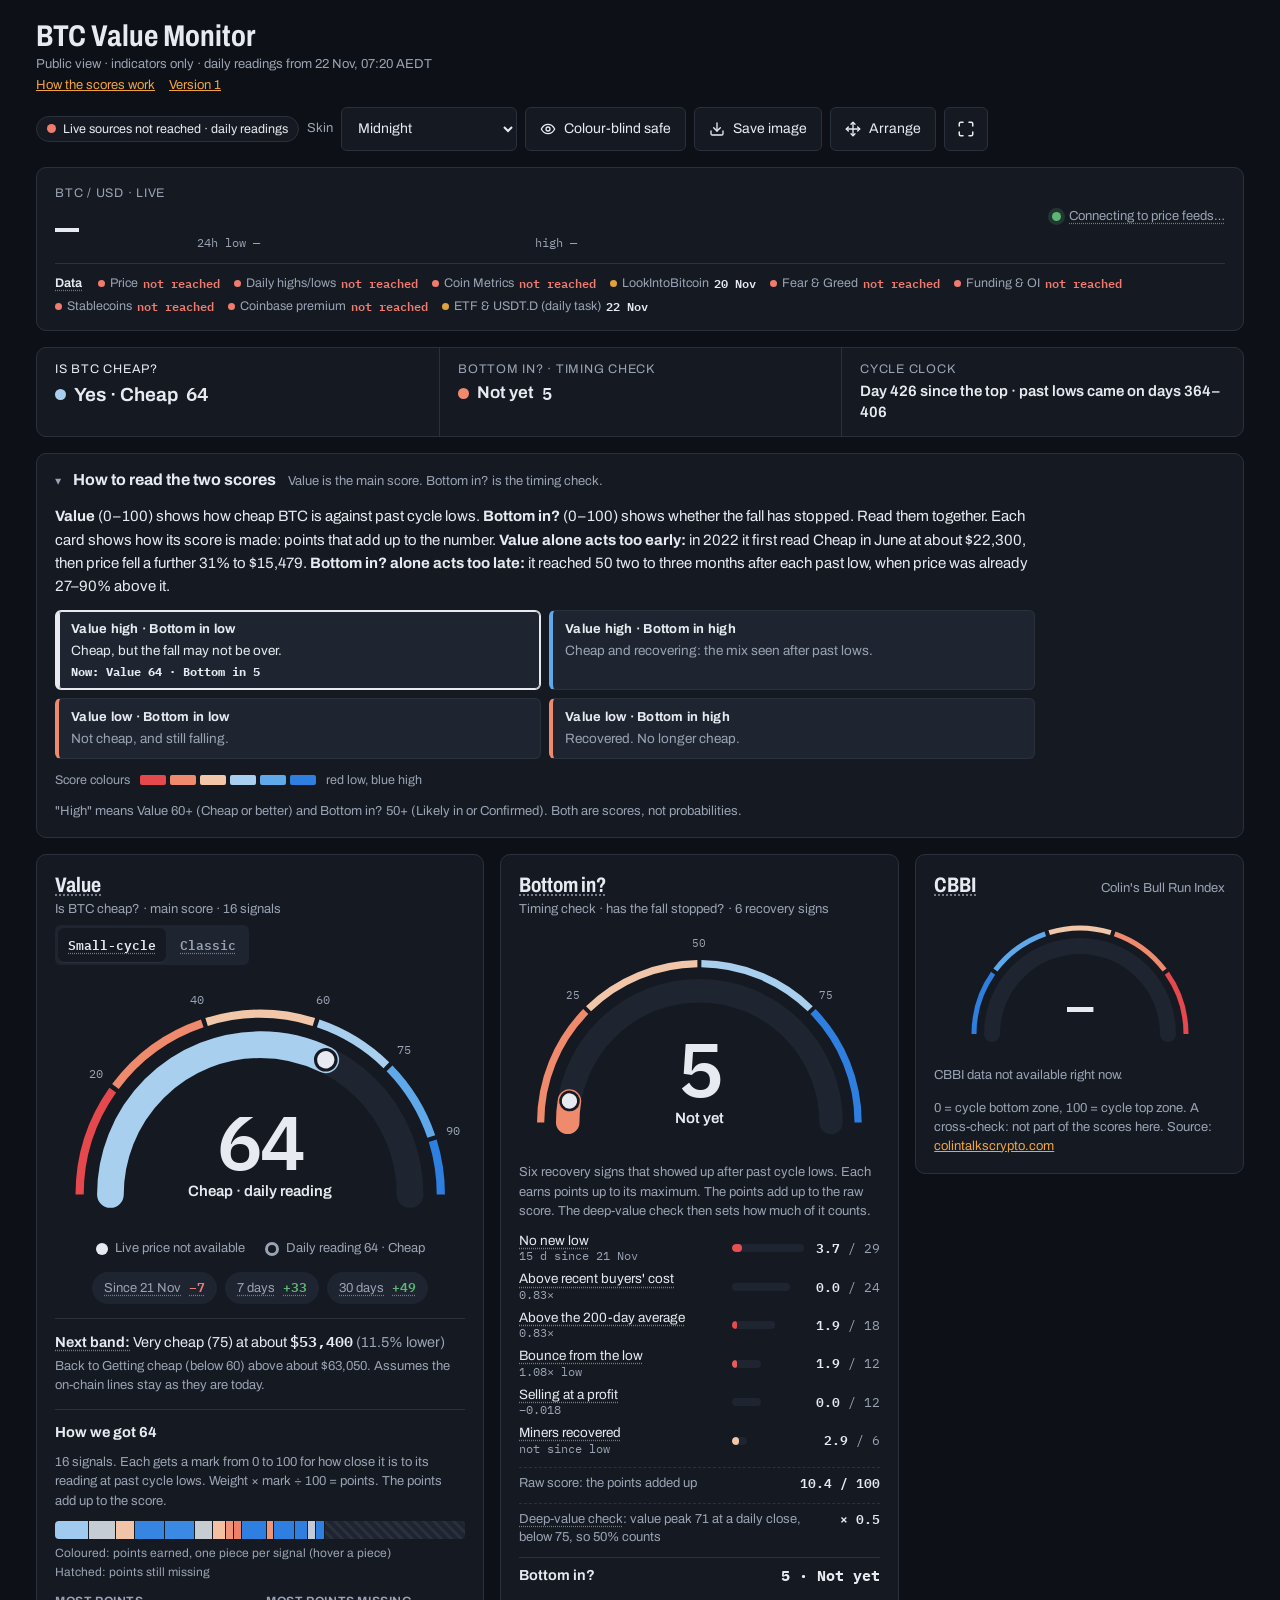
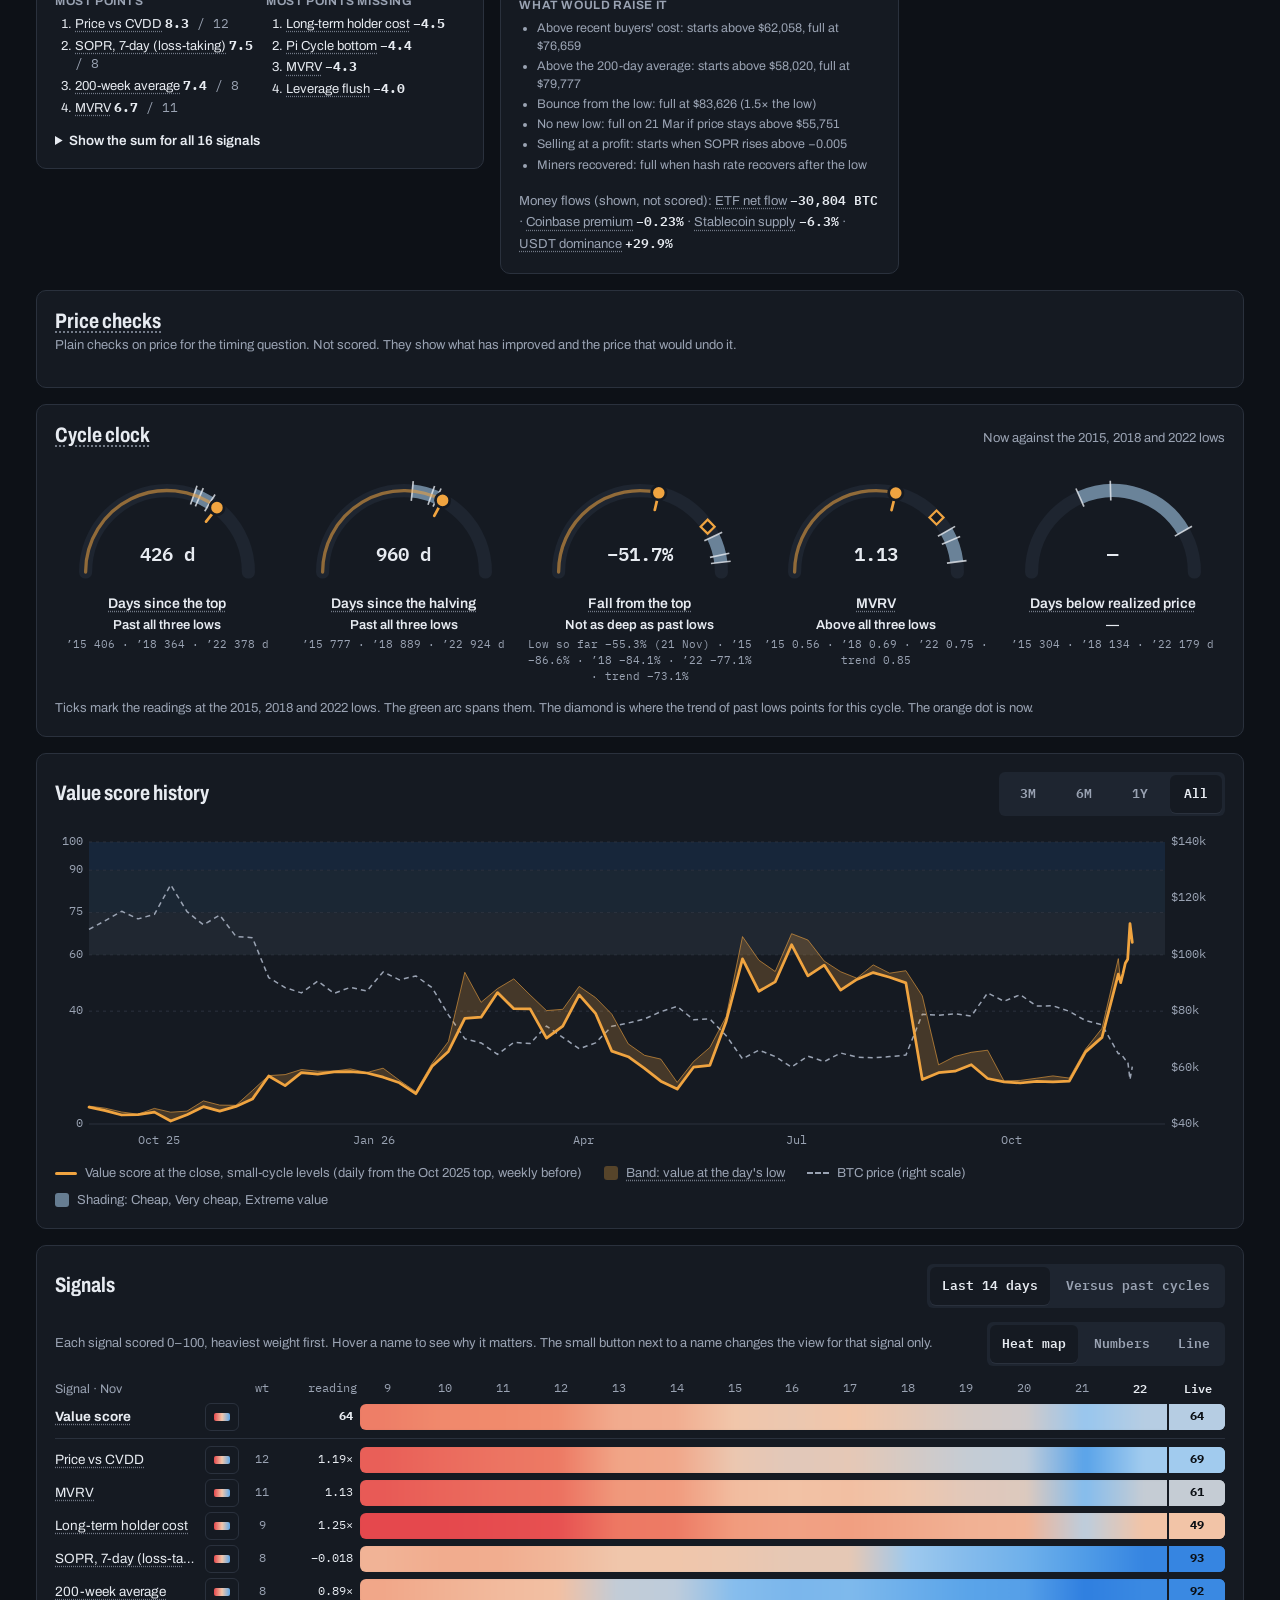
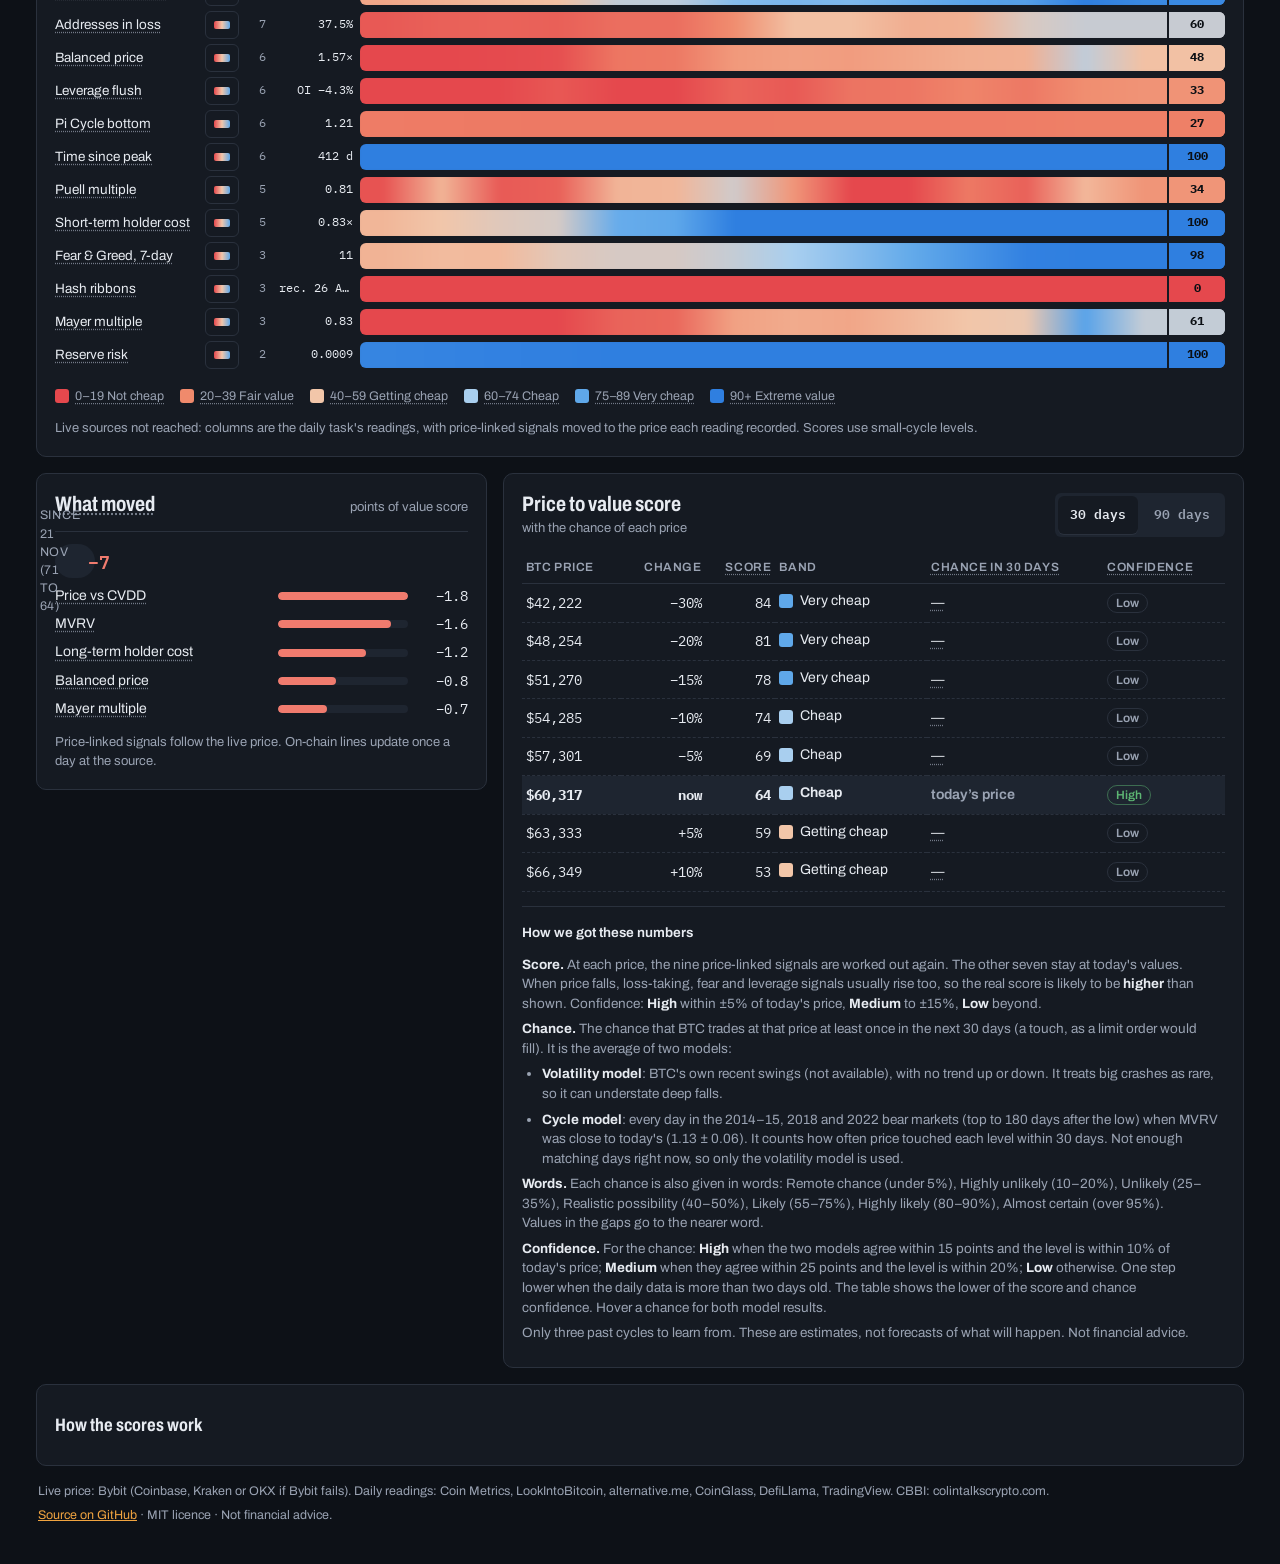
==== commit f2a76cb5: "v6: board of movable cards, value breakdown, price checks card" ====
--- a/index.html
+++ b/index.html
@@ -10,8 +10,8 @@
 <link rel="preconnect" href="https://fonts.googleapis.com">
 <link rel="preconnect" href="https://fonts.gstatic.com" crossorigin>
 <link rel="stylesheet" crossorigin="anonymous" href="https://fonts.googleapis.com/css2?family=Archivo:wdth,wght@75..100,400..700&family=IBM+Plex+Mono:wght@400;500;600&family=Inter:wght@400;500;600&family=Newsreader:opsz,wght@6..72,500..700&family=Space+Grotesk:wght@500;600;700&display=swap">
-<link rel="stylesheet" href="skins.css?v=5">
-<link rel="stylesheet" href="app.css?v=5">
+<link rel="stylesheet" href="skins.css?v=6">
+<link rel="stylesheet" href="app.css?v=6">
 <script>try { var s = new URLSearchParams(location.search), k = s.get("skin") || localStorage.getItem("bbm.skin") || "midnight"; if (k === "auto") k = matchMedia("(prefers-color-scheme: light)").matches ? "daylight" : "midnight"; document.documentElement.setAttribute("data-skin", k); document.documentElement.setAttribute("data-light", k === "daylight" || k === "paper" ? "1" : "0"); document.documentElement.setAttribute("data-cb", (s.get("cb") || localStorage.getItem("bbm.cb")) === "1" ? "1" : "0"); } catch (e) {}</script>
 </head>
 <body>
@@ -36,12 +36,15 @@
     </select>
     <button type="button" class="btn k-hide ic-sm" id="cb" aria-pressed="false" aria-label="Colour-blind safe colours" title="Colour-blind safe colours"><svg width="16" height="16" viewBox="0 0 24 24" fill="none" stroke="currentColor" stroke-width="2" stroke-linecap="round" stroke-linejoin="round" aria-hidden="true"><path d="M2 12s3.5-7 10-7 10 7 10 7-3.5 7-10 7S2 12 2 12z"/><circle cx="12" cy="12" r="3"/></svg><span class="lbl">Colour-blind safe</span></button>
     <button type="button" class="btn k-hide ic-sm" id="save" aria-label="Save as image" title="Save as image"><svg width="16" height="16" viewBox="0 0 24 24" fill="none" stroke="currentColor" stroke-width="2" stroke-linecap="round" stroke-linejoin="round" aria-hidden="true"><path d="M21 15v4a2 2 0 0 1-2 2H5a2 2 0 0 1-2-2v-4"/><path d="M7 10l5 5 5-5"/><path d="M12 15V3"/></svg><span class="lbl" id="save-t">Save image</span></button>
+    <button type="button" class="btn k-hide ic-sm" id="arrange" aria-pressed="false" aria-label="Arrange cards" title="Arrange cards"><svg width="16" height="16" viewBox="0 0 24 24" fill="none" stroke="currentColor" stroke-width="2" stroke-linecap="round" stroke-linejoin="round" aria-hidden="true"><path d="M5 9l-3 3 3 3"/><path d="M9 5l3-3 3 3"/><path d="M15 19l-3 3-3-3"/><path d="M19 9l3 3-3 3"/><path d="M2 12h20"/><path d="M12 2v20"/></svg><span class="lbl">Arrange</span></button>
     <button type="button" class="btn icon k-hide" id="kiosk" aria-label="Full screen" title="Full screen"><svg width="18" height="18" viewBox="0 0 24 24" fill="none" stroke="currentColor" stroke-width="2" stroke-linecap="round" stroke-linejoin="round" aria-hidden="true"><path d="M8 3H5a2 2 0 0 0-2 2v3"/><path d="M21 8V5a2 2 0 0 0-2-2h-3"/><path d="M3 16v3a2 2 0 0 0 2 2h3"/><path d="M16 21h3a2 2 0 0 0 2-2v-3"/></svg></button>
     <button type="button" class="btn" id="exit-kiosk"><svg width="16" height="16" viewBox="0 0 24 24" fill="none" stroke="currentColor" stroke-width="2" stroke-linecap="round" stroke-linejoin="round" aria-hidden="true"><path d="M8 3v3a2 2 0 0 1-2 2H3"/><path d="M21 8h-3a2 2 0 0 1-2-2V3"/><path d="M3 16h3a2 2 0 0 1 2 2v3"/><path d="M16 21v-3a2 2 0 0 1 2-2h3"/></svg>Exit full screen</button>
   </div>
 </header>
 
-<section class="card pricebar" aria-label="Live price">
+<div class="board" id="board">
+
+<section class="card pricebar" data-card="price" data-name="Live price" aria-label="Live price">
   <div style="display:flex;flex-direction:column;gap:2px;min-width:0">
     <span class="eyebrow" id="p-src">BTC / USD · live</span>
     <div style="display:flex;align-items:baseline;flex-wrap:wrap;gap:6px 12px">
@@ -57,16 +60,17 @@
   <p class="src-line" id="src-line" aria-live="off"><span class="src-h">Data</span><span class="src wait"><i></i>Loading the sources…</span></p>
 </section>
 
-<section class="verdict" id="verdict" aria-live="polite" aria-label="Summary">
+<section class="verdict" id="verdict" data-card="verdict" data-name="Summary" aria-live="polite" aria-label="Summary">
   <div class="vd" id="vd-value"><span class="q">Is BTC cheap?</span><span class="a" id="vd-value-a">—</span></div>
   <div class="vd" id="vd-bi"><span class="q">Bottom in? · timing check</span><span class="a" id="vd-bi-a">—</span></div>
   <div class="vd" id="vd-clock"><span class="q">Cycle clock</span><span class="a" id="vd-clock-a">—</span></div>
 </section>
 
+<div class="cardwrap" data-card="intro" data-name="How to read the two scores">
 <details class="card intro" id="intro" open>
   <summary><span class="intro-h">How to read the two scores</span><span class="sub">Value is the main score. Bottom in? is the timing check.</span></summary>
   <div class="intro-b">
-    <p><b>Value</b> (0–100) shows how cheap BTC is against past cycle lows. <b>Bottom in?</b> (0–100) shows whether the fall has stopped. Read them together. <b>Value alone acts too early:</b> in 2022 it first read Cheap in June at about $22,300, then price fell a further 31% to $15,479. <b>Bottom in? alone acts too late:</b> it reached 50 two to three months after each past low, when price was already 27–90% above it.</p>
+    <p><b>Value</b> (0–100) shows how cheap BTC is against past cycle lows. <b>Bottom in?</b> (0–100) shows whether the fall has stopped. Read them together. Each card shows how its score is made: points that add up to the number. <b>Value alone acts too early:</b> in 2022 it first read Cheap in June at about $22,300, then price fell a further 31% to $15,479. <b>Bottom in? alone acts too late:</b> it reached 50 two to three months after each past low, when price was already 27–90% above it.</p>
     <div class="quad" id="quad" role="list" aria-label="What the two scores mean together">
       <div class="q" role="listitem" data-q="hl"><b>Value high · Bottom in low</b><span>Cheap, but the fall may not be over.</span><em class="nowtag"></em></div>
       <div class="q" role="listitem" data-q="hh"><b>Value high · Bottom in high</b><span>Cheap and recovering: the mix seen after past lows.</span><em class="nowtag"></em></div>
@@ -77,9 +81,9 @@
     <p class="sub">"High" means Value 60+ (Cheap or better) and Bottom in? 50+ (Likely in or Confirmed). Both are scores, not probabilities.</p>
   </div>
 </details>
-
-<div class="row toprow">
-  <section class="card score-card" aria-labelledby="score-h">
+</div>
+
+  <section class="card score-card" data-card="value" data-name="Value" aria-labelledby="score-h">
     <div class="card-h" style="align-items:center">
       <div class="hstack"><h2 id="score-h"><span class="tip" tabindex="0" data-tipk="score">Value</span></h2><span class="sub">Is BTC cheap? · main score · 16 signals</span></div>
       <div class="seg seg-sm" role="group" aria-label="Levels" id="lv" data-nocap><button type="button" data-l="adj" class="tip" data-tipk="lv-adj">Small-cycle</button><button type="button" data-l="classic" class="tip" data-tipk="lv-classic">Classic</button></div>
@@ -102,10 +106,18 @@
     </div>
     <div class="chips" id="chips"></div>
     <div class="next" id="next"></div>
-  </section>
-
-  <section class="card bi-card" aria-labelledby="bi-h">
-    <div class="card-h"><div class="hstack"><h2 id="bi-h"><span class="tip" tabindex="0" data-tipk="bi">Bottom in?</span></h2><span class="sub">Timing check · has the fall stopped? · 6 signs</span></div></div>
+    <div class="rc" id="val-rc">
+      <div class="rc-h"><b id="val-rc-t">How the value score is made</b></div>
+      <p class="rc-x">16 signals. Each gets a mark from 0 to 100 for how close it is to its reading at past cycle lows. Weight × mark ÷ 100 = points. The points add up to the score.</p>
+      <div class="stack" id="val-stack" aria-hidden="true"></div>
+      <div class="stack-l"><span>Coloured: points earned, one piece per signal (hover a piece)</span><span>Hatched: points still missing</span></div>
+      <div class="rc-cols"><div><span class="rc-k">Most points</span><ol id="val-top"></ol></div><div><span class="rc-k">Most points missing</span><ol id="val-gap"></ol></div></div>
+      <details class="rc-all" id="val-all"><summary>Show the sum for all 16 signals</summary><div class="rc-rows" id="val-rows"></div></details>
+    </div>
+  </section>
+
+  <section class="card bi-card" data-card="bi" data-name="Bottom in?" aria-labelledby="bi-h">
+    <div class="card-h"><div class="hstack"><h2 id="bi-h"><span class="tip" tabindex="0" data-tipk="bi">Bottom in?</span></h2><span class="sub">Timing check · has the fall stopped? · 6 recovery signs</span></div></div>
     <div class="gauge">
       <svg viewBox="0 0 400 240" role="img" id="bi-svg" aria-label="Bottom in score">
         <g id="bi-bands"></g>
@@ -118,11 +130,9 @@
       <div class="num"><b id="bi-num">—</b><span id="bi-band">&nbsp;</span></div>
     </div>
     <div class="bi-comp" id="bi-comp"><span class="sub">Loading…</span></div>
-    <div class="bi-ev" id="bi-ev"></div>
-    <div class="bi-gate" id="bi-gate"></div>
-  </section>
-
-  <section class="card cbbi-card" aria-labelledby="cbbi-h">
+  </section>
+
+  <section class="card cbbi-card" data-card="cbbi" data-name="CBBI" aria-labelledby="cbbi-h">
     <div class="card-h"><h2 id="cbbi-h"><span class="tip" tabindex="0" data-tipk="cbbi">CBBI</span></h2><span class="sub">Colin's Bull Run Index</span></div>
     <div class="cbbi-dial">
       <svg viewBox="0 0 240 140" role="img" id="cbbi-svg" aria-label="CBBI">
@@ -135,15 +145,19 @@
     <div class="cbbi-comp" id="cbbi-comp"><span class="sub">Loading…</span></div>
     <p class="sub" style="margin:0" id="cbbi-note">0 = cycle bottom zone, 100 = cycle top zone. A cross-check: not part of the scores here. Source: <a href="https://colintalkscrypto.com/cbbi/" target="_blank" rel="noopener">colintalkscrypto.com</a></p>
   </section>
-</div>
-
-<section class="card" aria-labelledby="clk-h">
+
+  <section class="card checks-card" data-card="checks" data-name="Price checks" aria-labelledby="ev-h">
+    <div class="card-h"><div class="hstack"><h2 id="ev-h"><span class="tip" tabindex="0" data-tipk="ev">Price checks</span></h2><span class="sub">Plain checks on price for the timing question. Not scored. They show what has improved and the price that would undo it.</span></div></div>
+    <div class="bi-ev" id="bi-ev"></div>
+  </section>
+
+<section class="card" data-card="clock" data-name="Cycle clock" aria-labelledby="clk-h">
   <div class="card-h"><h2 id="clk-h"><span class="tip" tabindex="0" data-tipk="clocks">Cycle clock</span></h2><span class="sub">Now against the 2015, 2018 and 2022 lows</span></div>
   <div class="clocks" id="clocks"></div>
   <p class="sub" style="margin:0">Ticks mark the readings at the 2015, 2018 and 2022 lows. The green arc spans them. The diamond is where the trend of past lows points for this cycle. The orange dot is now.</p>
 </section>
 
-<section class="card" aria-labelledby="hist-h">
+<section class="card" data-card="hist" data-name="Value score history" aria-labelledby="hist-h">
   <div class="card-h" style="align-items:center">
     <h2 id="hist-h">Value score history</h2>
     <div class="seg" role="group" aria-label="Time range" id="ranges">
@@ -159,7 +173,7 @@
   </div>
 </section>
 
-<section class="card" aria-labelledby="sig-h">
+<section class="card" data-card="sig" data-name="Signals" aria-labelledby="sig-h">
   <div class="card-h" style="align-items:center">
     <h2 id="sig-h">Signals</h2>
     <div class="seg" role="tablist" aria-label="Signals view" id="sig-tabs" data-nocap>
@@ -193,22 +207,21 @@
   </div>
 </section>
 
-<div class="row k-hide">
-  <section class="card moved-card" aria-labelledby="moved-h">
+  <section class="card moved-card k-hide" data-card="moved" data-name="What moved" aria-labelledby="moved-h">
     <div class="card-h"><h2 id="moved-h"><span class="tip" tabindex="0" data-tipk="moved">What moved</span></h2><span class="sub">points of value score</span></div>
     <div class="mv" id="mv-live"></div>
     <div class="mv" id="mv-day"></div>
     <p class="muted" style="margin:0;font-size:13px">Price-linked signals follow the live price. On-chain lines update once a day at the source.</p>
   </section>
-  <section class="card p2s-card" aria-labelledby="p2s-h">
+  <section class="card p2s-card k-hide" data-card="p2s" data-name="Price to value score" aria-labelledby="p2s-h">
     <div class="card-h" style="align-items:center"><div style="display:flex;flex-direction:column;gap:2px"><h2 id="p2s-h">Price to value score</h2><span class="sub">with the chance of each price</span></div>
       <div class="seg" role="group" aria-label="Time window for the chance" id="win" data-nocap><button type="button" data-w="30" aria-pressed="true">30 days</button><button type="button" data-w="90">90 days</button></div></div>
     <div class="tscroll"><table class="t p2s"><thead id="p2s-head"><tr><th>BTC price</th><th class="r">Change</th><th class="r">Score</th><th>Band</th><th>Chance</th><th>Confidence</th></tr></thead><tbody id="p2s"></tbody></table></div>
     <div id="p2s-x"></div>
   </section>
-</div>
-
-<details class="card how k-hide">
+
+<div class="cardwrap k-hide" data-card="how" data-name="How the scores work">
+<details class="card how">
   <summary>How the scores work</summary>
   <p><b>Value</b> is the main score. It answers one question: is BTC cheap against past cycle lows? Each of 16 signals gets a score from 0 to 100. The score goes up as the signal gets closer to the level it reached at past lows. The value score is the weighted average. If a reading is missing, its weight goes to the others.</p>
   <p><b>Small-cycle levels.</b> Each past low was less deep than the one before. For six signals, the full-score level moves with that trend. Switch to Classic to see the score with the old, fixed levels.</p>
@@ -219,6 +232,11 @@
   <p><a href="thesis.html">Read the full method, with the backtest results.</a></p>
   <p>Information only. Not financial advice. Past lows do not promise future lows.</p>
 </details>
+</div>
+
+</div>
+
+<div class="arr-bar" id="arr-bar" data-nocap role="region" aria-label="Arrange cards"><span>Drag a card by its ⠿ handle, or use ↑ ↓. Your order is kept in this browser.</span><span class="arr-btns"><button type="button" class="btn" id="arr-reset">Reset order</button><button type="button" class="btn" id="arr-done">Done</button></span></div>
 
 <footer class="foot k-hide">
   <span>Live price: Bybit (Coinbase, Kraken or OKX if Bybit fails). Daily readings: Coin Metrics, LookIntoBitcoin, alternative.me, CoinGlass, DefiLlama, TradingView. CBBI: colintalkscrypto.com.</span>
@@ -226,6 +244,6 @@
 </footer>
 
 </div>
-<script src="app.js?v=5"></script>
+<script src="app.js?v=6"></script>
 </body>
 </html>
--- a/app.css
+++ b/app.css
@@ -1,4 +1,4 @@
-/* BTC Value Monitor v5: page styles */
+/* BTC Value Monitor v6: page styles */
 header.top { display: flex; flex-wrap: wrap; align-items: center; justify-content: space-between; gap: 12px 20px; }
 .brand { display: flex; flex-direction: column; gap: 2px; min-width: 0; }
 .brand .links { font-size: 13px; display: flex; flex-wrap: wrap; gap: 4px 14px; }
@@ -31,9 +31,16 @@
 
 /* top row: value, bottom in, CBBI */
 .hstack { display: flex; flex-direction: column; gap: 2px; min-width: 0; }
-.row.toprow > .score-card { flex: 1.25 1 400px; }
-.row.toprow > .bi-card { flex: 1 1 360px; }
-.row.toprow > .cbbi-card { flex: 1 1 290px; min-width: 260px; }
+/* one board of movable cards: cards that fit share a row, the rest fill it */
+.board { display: flex; flex-wrap: wrap; gap: 16px; align-items: flex-start; }
+.board > [data-card] { flex: 1 1 100%; min-width: 0; position: relative; }
+.board > .score-card { flex: 1.25 1 400px; }
+.board > .bi-card { flex: 1 1 360px; }
+.board > .cbbi-card { flex: 1 1 290px; min-width: 260px; }
+.board > .moved-card { flex: 1 1 360px; }
+.board > .p2s-card { flex: 2 1 560px; }
+.cardwrap { display: flex; flex-direction: column; }
+.cardwrap > details { flex: 1 1 auto; }
 .seg.seg-sm button { height: 34px; min-width: 0; padding: 0 10px; font-size: 12.5px; }
 .bi-comp { display: flex; flex-direction: column; gap: 6px; }
 .bi-r { display: grid; grid-template-columns: minmax(0, 1fr) auto 64px 28px; gap: 8px; align-items: center; font-size: 13.5px; }
@@ -191,7 +198,7 @@
 #exit-kiosk { display: none; }
 body.kiosk #exit-kiosk { display: inline-flex; }
 
-@media (max-width: 760px) { .row.toprow > .cbbi-card { flex: 1 1 100%; } .verdict { grid-template-columns: 1fr; } .verdict .vd + .vd { border-left: 0; border-top: 1px solid var(--line); } .verdict .vd { flex-direction: row; align-items: baseline; justify-content: space-between; gap: 10px; padding: 10px 14px; } .verdict .a { justify-content: flex-end; text-align: right; font-size: 15px; } .verdict #vd-clock-a { font-size: 13.5px; } }
+@media (max-width: 760px) { .board > .cbbi-card { flex: 1 1 100%; } .verdict { grid-template-columns: 1fr; } .verdict .vd + .vd { border-left: 0; border-top: 1px solid var(--line); } .verdict .vd { flex-direction: row; align-items: baseline; justify-content: space-between; gap: 10px; padding: 10px 14px; } .verdict .a { justify-content: flex-end; text-align: right; font-size: 15px; } .verdict #vd-clock-a { font-size: 13.5px; } }
 @media (max-width: 560px) {
   .btn .lbl, .controls label { position: absolute; width: 1px; height: 1px; overflow: hidden; clip: rect(0 0 0 0); white-space: nowrap; }
   .btn.ic-sm { width: 44px; padding: 0; justify-content: center; }
@@ -200,7 +207,7 @@
   .pricebar .p { font-size: 34px; }
   .live { margin-left: 0; }
   .gauge .num b { font-size: 60px; }
-  .row.toprow > .cbbi-card { flex: 1 1 100%; }
+  .board > .cbbi-card, .board > .score-card, .board > .bi-card, .board > .moved-card, .board > .p2s-card { flex: 1 1 100%; }
   table.p2s .hs { display: none; }
   table.p2s .ss { display: block; }
   table.p2s td, table.p2s th { padding: 7px 3px; font-size: 13px; }
@@ -275,3 +282,60 @@
   .intro > summary { padding: 12px 14px; }
   .intro-b { padding: 0 14px 14px; }
 }
+/* v6: arrange mode */
+.mv-bar { display: none; }
+body.arrange .board > [data-card] { outline: 2px dashed var(--muted); outline-offset: 2px; }
+body.arrange .board > [data-card] > :not(.mv-bar) { opacity: .4; pointer-events: none; }
+body.arrange .mv-bar { display: flex; position: absolute; top: 8px; right: 8px; z-index: 6; align-items: center; gap: 6px; background: var(--surf); color: var(--ink); border: 1px solid var(--ink); border-radius: 999px; padding: 4px 5px 4px 4px; box-shadow: var(--shadow); }
+.mv-h { cursor: grab; touch-action: none; user-select: none; -webkit-user-select: none; width: 40px; height: 34px; display: inline-flex; align-items: center; justify-content: center; border-radius: 999px; background: var(--surf2); font-size: 18px; }
+.mv-n { font-size: 13px; font-weight: 650; white-space: nowrap; max-width: 190px; overflow: hidden; text-overflow: ellipsis; padding: 0 2px; }
+.mv-b { width: 34px; height: 34px; border-radius: 999px; border: 1px solid var(--line); background: var(--surf); color: var(--ink); cursor: pointer; font-size: 15px; line-height: 1; }
+.mv-b:hover { border-color: var(--ink); }
+body.arrange .board > [data-card].dragging { outline-color: var(--accent); outline-style: solid; }
+body.dragging-on, body.dragging-on * { cursor: grabbing !important; user-select: none; -webkit-user-select: none; }
+.arr-bar { display: none; position: fixed; left: 50%; bottom: 16px; transform: translateX(-50%); z-index: 60; background: var(--surf); color: var(--ink); border: 1px solid var(--ink); border-radius: var(--r); padding: 8px 8px 8px 14px; gap: 8px 12px; align-items: center; box-shadow: var(--shadow); font-size: 13.5px; width: max-content; max-width: calc(100vw - 32px); flex-wrap: wrap; }
+.arr-bar .arr-btns { display: flex; gap: 8px; }
+body.arrange .arr-bar { display: flex; }
+body.arrange .wrap { padding-bottom: 110px; }
+/* v6: how each score is made */
+.rc { border-top: 1px solid var(--line); padding-top: 12px; display: flex; flex-direction: column; gap: 10px; }
+.rc-h { font-size: 14.5px; }
+.rc-x { margin: 0; font-size: 13px; color: var(--muted); line-height: 1.5; }
+.stack { display: flex; height: 18px; border-radius: 4px; overflow: hidden; gap: 1px; background: var(--surf); }
+.stack > span { display: block; height: 100%; min-width: 2px; }
+.stack > span.miss { background: repeating-linear-gradient(45deg, var(--surf2), var(--surf2) 4px, var(--line) 4px, var(--line) 7px); }
+.rc-cols { display: grid; grid-template-columns: 1fr 1fr; gap: 12px; font-size: 13px; }
+.rc-cols ol { margin: 4px 0 0; padding-left: 20px; }
+.rc-cols li { margin: 3px 0; }
+.rc-k { font-weight: 650; font-size: 12px; text-transform: uppercase; letter-spacing: .05em; color: var(--muted); }
+.rc-all summary { cursor: pointer; font-size: 13.5px; font-weight: 600; }
+.rc-rows { display: flex; flex-direction: column; gap: 6px; }
+.rc-all .rc-rows { margin-top: 10px; }
+.rc-r { display: grid; grid-template-columns: minmax(0, 1fr) 72px 66px; gap: 10px; align-items: center; font-size: 13.5px; }
+.rc-r .n { display: flex; flex-direction: column; min-width: 0; line-height: 1.3; }
+.rc-r .rd { font-family: var(--mono); font-size: 11.5px; color: var(--muted); white-space: nowrap; overflow: hidden; text-overflow: ellipsis; }
+.rc-r .tw { display: block; }
+.trk { display: block; height: 8px; background: var(--surf2); border-radius: 999px; position: relative; overflow: hidden; }
+.trk > i { position: absolute; left: 0; top: 0; bottom: 0; border-radius: 999px; }
+.rc-r .pt { font-family: var(--mono); font-size: 12.5px; text-align: right; white-space: nowrap; }
+.rc-r .pt b { color: var(--ink); font-weight: 600; }
+.rc-r .pt span { color: var(--muted); }
+.rc-sum { display: grid; grid-template-columns: minmax(0, 1fr) auto; gap: 8px; font-size: 13px; border-top: 1px dashed var(--line); padding-top: 6px; color: var(--muted); }
+.rc-sum b { font-family: var(--mono); color: var(--ink); font-weight: 600; white-space: nowrap; }
+.rc-tot { display: grid; grid-template-columns: minmax(0, 1fr) auto; gap: 8px; font-weight: 650; font-size: 14.5px; border-top: 1px solid var(--line); padding-top: 7px; }
+.rc-tot b { font-family: var(--mono); white-space: nowrap; }
+.rc-up { font-size: 12.5px; color: var(--muted); }
+.rc-up ul { margin: 4px 0 0; padding-left: 18px; }
+.rc-up li { margin: 2px 0; }
+.bi-comp { gap: 10px; }
+@media (max-width: 560px) {
+  .rc-cols { grid-template-columns: 1fr; }
+  .rc-r { grid-template-columns: minmax(0, 1fr) 56px 62px; font-size: 13px; }
+  .mv-n { max-width: 120px; }
+  body.arrange .mv-bar { top: 6px; right: 6px; }
+}
+/* v6: price checks card, stack legend */
+.board > .checks-card { flex: 1 1 100%; }
+.checks-card .bi-ev { border-top: 0; padding-top: 0; display: grid; grid-template-columns: repeat(auto-fit, minmax(250px, 1fr)); gap: 10px 20px; }
+.checks-card .ev-f { grid-column: 1 / -1; }
+.stack-l { display: flex; flex-wrap: wrap; justify-content: space-between; gap: 2px 12px; font-size: 12px; color: var(--muted); margin-top: -4px; }
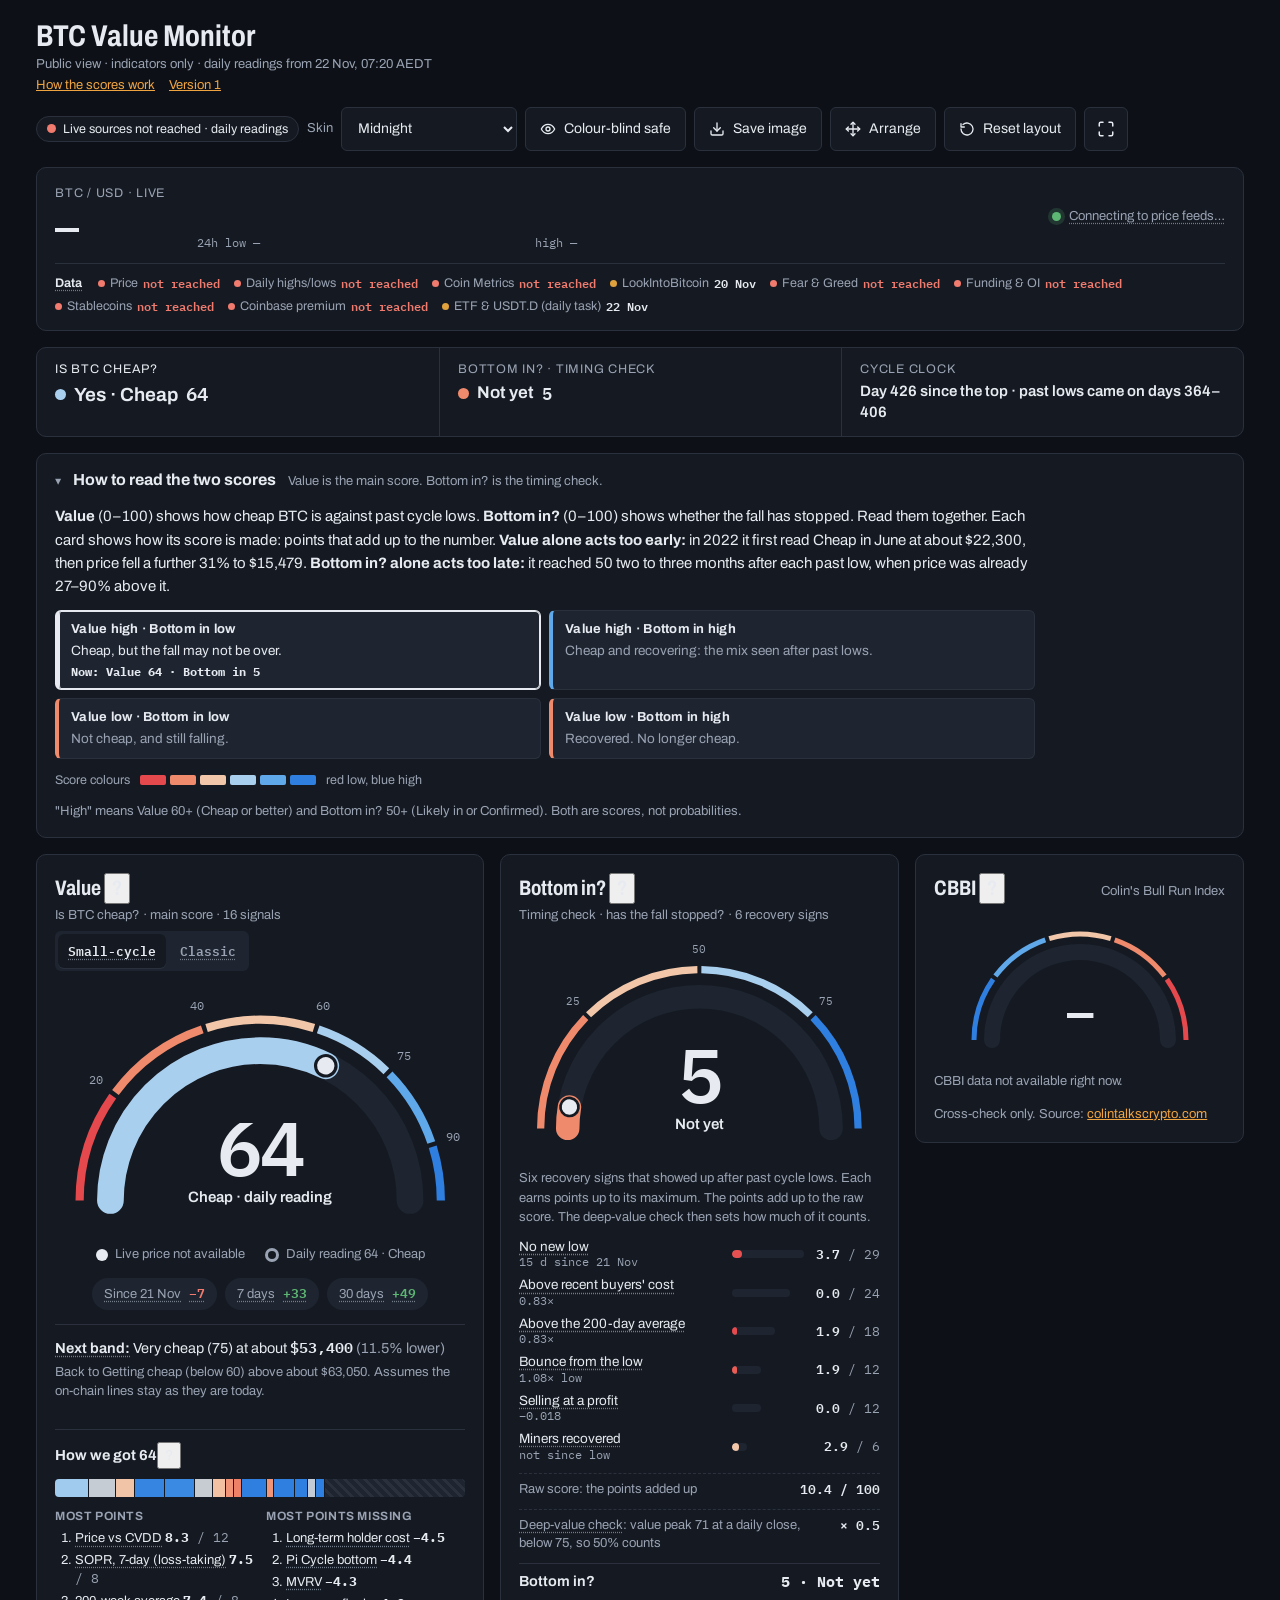
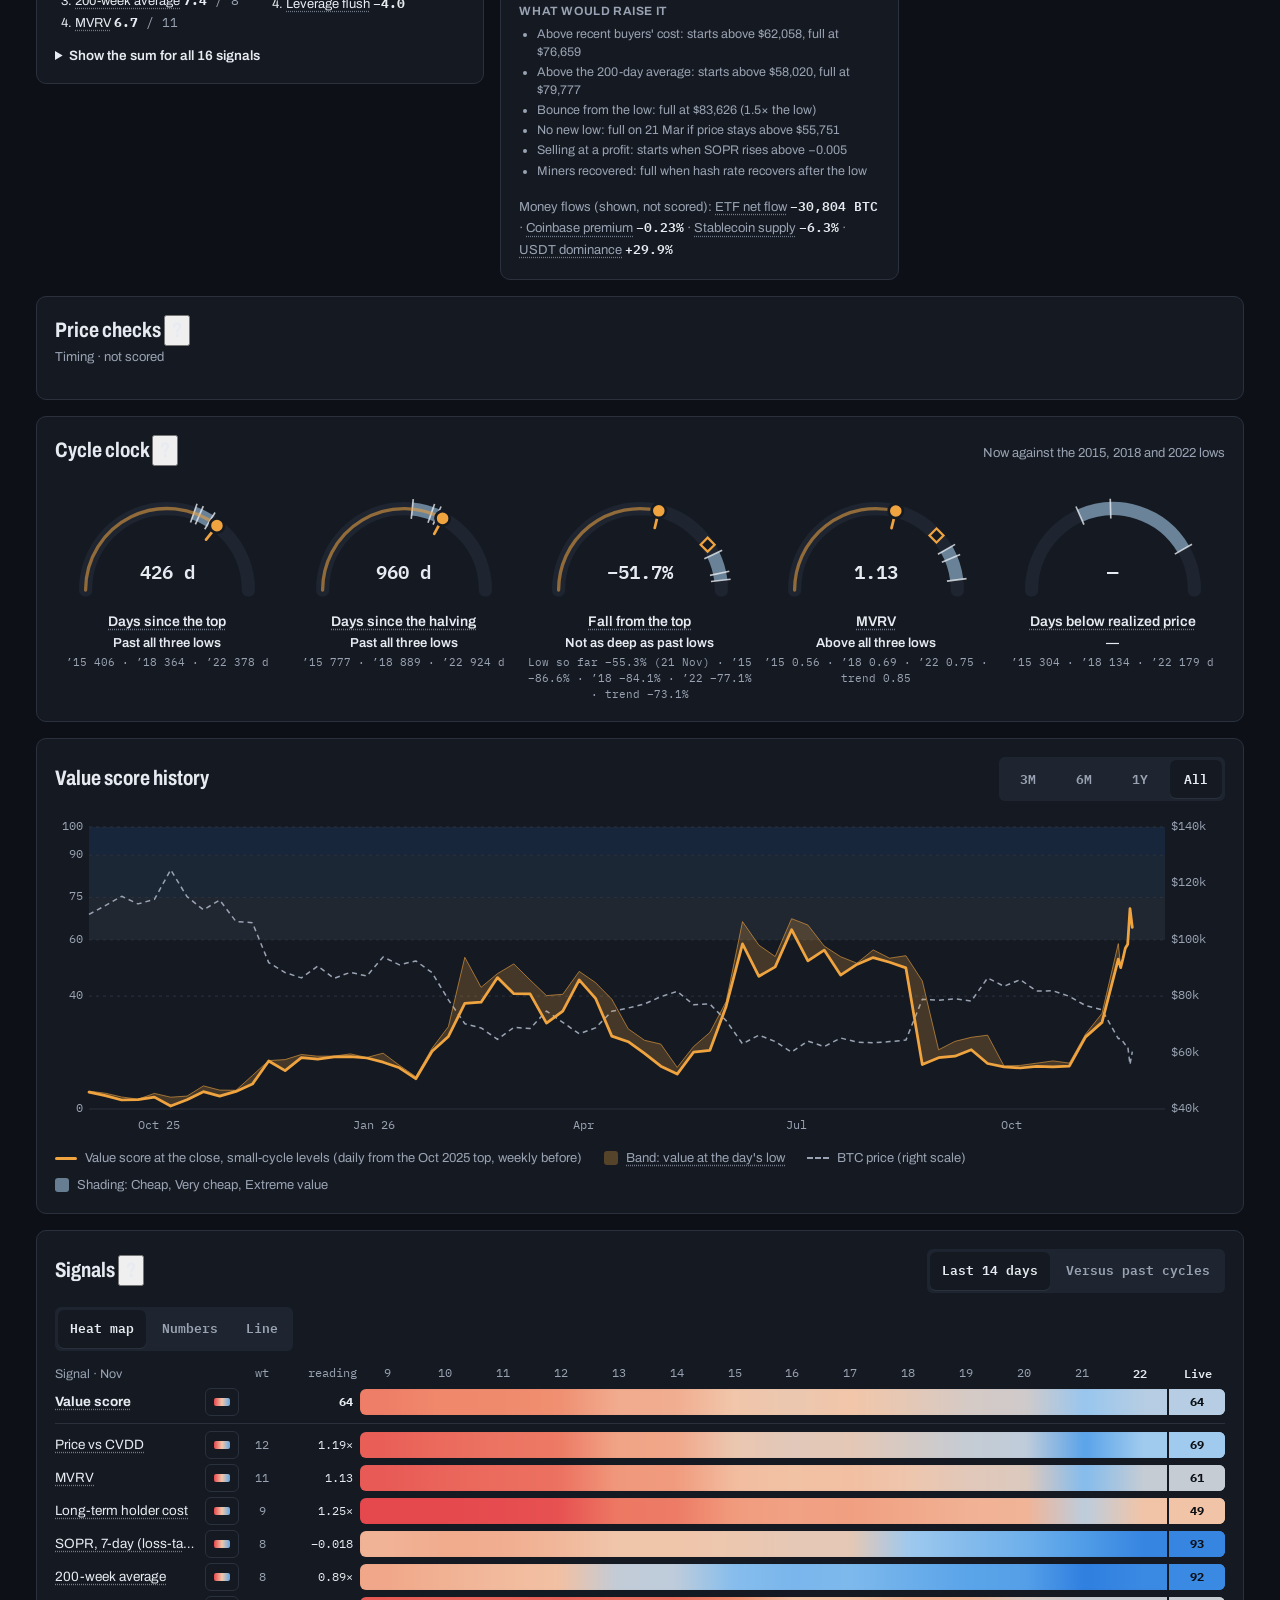
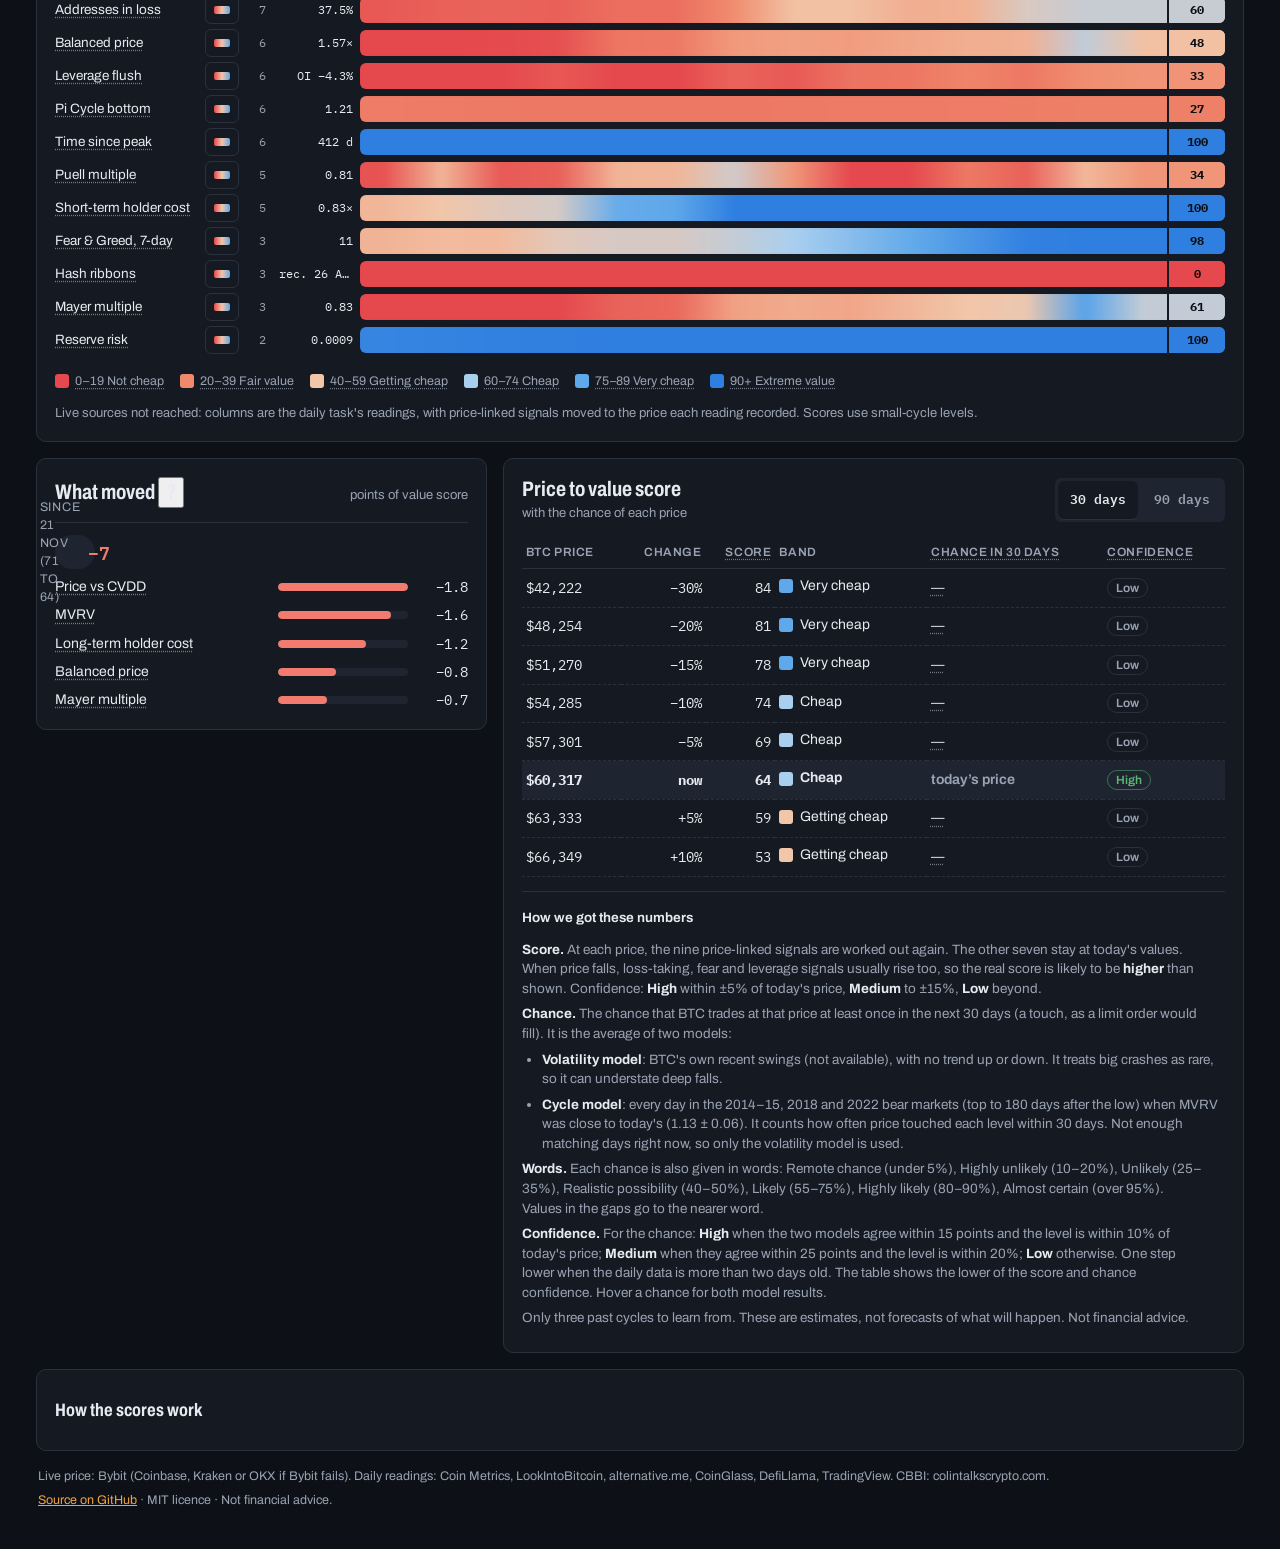
==== commit 92252e73: "v7: ? buttons, cheap window block, reset layout button" ====
--- a/index.html
+++ b/index.html
@@ -10,8 +10,8 @@
 <link rel="preconnect" href="https://fonts.googleapis.com">
 <link rel="preconnect" href="https://fonts.gstatic.com" crossorigin>
 <link rel="stylesheet" crossorigin="anonymous" href="https://fonts.googleapis.com/css2?family=Archivo:wdth,wght@75..100,400..700&family=IBM+Plex+Mono:wght@400;500;600&family=Inter:wght@400;500;600&family=Newsreader:opsz,wght@6..72,500..700&family=Space+Grotesk:wght@500;600;700&display=swap">
-<link rel="stylesheet" href="skins.css?v=6">
-<link rel="stylesheet" href="app.css?v=6">
+<link rel="stylesheet" href="skins.css?v=7">
+<link rel="stylesheet" href="app.css?v=7">
 <script>try { var s = new URLSearchParams(location.search), k = s.get("skin") || localStorage.getItem("bbm.skin") || "midnight"; if (k === "auto") k = matchMedia("(prefers-color-scheme: light)").matches ? "daylight" : "midnight"; document.documentElement.setAttribute("data-skin", k); document.documentElement.setAttribute("data-light", k === "daylight" || k === "paper" ? "1" : "0"); document.documentElement.setAttribute("data-cb", (s.get("cb") || localStorage.getItem("bbm.cb")) === "1" ? "1" : "0"); } catch (e) {}</script>
 </head>
 <body>
@@ -37,6 +37,7 @@
     <button type="button" class="btn k-hide ic-sm" id="cb" aria-pressed="false" aria-label="Colour-blind safe colours" title="Colour-blind safe colours"><svg width="16" height="16" viewBox="0 0 24 24" fill="none" stroke="currentColor" stroke-width="2" stroke-linecap="round" stroke-linejoin="round" aria-hidden="true"><path d="M2 12s3.5-7 10-7 10 7 10 7-3.5 7-10 7S2 12 2 12z"/><circle cx="12" cy="12" r="3"/></svg><span class="lbl">Colour-blind safe</span></button>
     <button type="button" class="btn k-hide ic-sm" id="save" aria-label="Save as image" title="Save as image"><svg width="16" height="16" viewBox="0 0 24 24" fill="none" stroke="currentColor" stroke-width="2" stroke-linecap="round" stroke-linejoin="round" aria-hidden="true"><path d="M21 15v4a2 2 0 0 1-2 2H5a2 2 0 0 1-2-2v-4"/><path d="M7 10l5 5 5-5"/><path d="M12 15V3"/></svg><span class="lbl" id="save-t">Save image</span></button>
     <button type="button" class="btn k-hide ic-sm" id="arrange" aria-pressed="false" aria-label="Arrange cards" title="Arrange cards"><svg width="16" height="16" viewBox="0 0 24 24" fill="none" stroke="currentColor" stroke-width="2" stroke-linecap="round" stroke-linejoin="round" aria-hidden="true"><path d="M5 9l-3 3 3 3"/><path d="M9 5l3-3 3 3"/><path d="M15 19l-3 3-3-3"/><path d="M19 9l3 3-3 3"/><path d="M2 12h20"/><path d="M12 2v20"/></svg><span class="lbl">Arrange</span></button>
+    <button type="button" class="btn k-hide ic-sm" id="reset-layout" hidden aria-label="Reset layout" title="Put the cards back in the default layout"><svg width="16" height="16" viewBox="0 0 24 24" fill="none" stroke="currentColor" stroke-width="2" stroke-linecap="round" stroke-linejoin="round" aria-hidden="true"><path d="M3 12a9 9 0 1 0 3-6.7"/><path d="M3 4v5h5"/></svg><span class="lbl" id="reset-t">Reset layout</span></button>
     <button type="button" class="btn icon k-hide" id="kiosk" aria-label="Full screen" title="Full screen"><svg width="18" height="18" viewBox="0 0 24 24" fill="none" stroke="currentColor" stroke-width="2" stroke-linecap="round" stroke-linejoin="round" aria-hidden="true"><path d="M8 3H5a2 2 0 0 0-2 2v3"/><path d="M21 8V5a2 2 0 0 0-2-2h-3"/><path d="M3 16v3a2 2 0 0 0 2 2h3"/><path d="M16 21h3a2 2 0 0 0 2-2v-3"/></svg></button>
     <button type="button" class="btn" id="exit-kiosk"><svg width="16" height="16" viewBox="0 0 24 24" fill="none" stroke="currentColor" stroke-width="2" stroke-linecap="round" stroke-linejoin="round" aria-hidden="true"><path d="M8 3v3a2 2 0 0 1-2 2H3"/><path d="M21 8h-3a2 2 0 0 1-2-2V3"/><path d="M3 16h3a2 2 0 0 1 2 2v3"/><path d="M16 21v-3a2 2 0 0 1 2-2h3"/></svg>Exit full screen</button>
   </div>
@@ -61,7 +62,7 @@
 </section>
 
 <section class="verdict" id="verdict" data-card="verdict" data-name="Summary" aria-live="polite" aria-label="Summary">
-  <div class="vd" id="vd-value"><span class="q">Is BTC cheap?</span><span class="a" id="vd-value-a">—</span></div>
+  <div class="vd" id="vd-value"><span class="q">Is BTC cheap?</span><span class="a" id="vd-value-a">—</span><span class="vd-s" id="vd-value-s"></span></div>
   <div class="vd" id="vd-bi"><span class="q">Bottom in? · timing check</span><span class="a" id="vd-bi-a">—</span></div>
   <div class="vd" id="vd-clock"><span class="q">Cycle clock</span><span class="a" id="vd-clock-a">—</span></div>
 </section>
@@ -85,7 +86,7 @@
 
   <section class="card score-card" data-card="value" data-name="Value" aria-labelledby="score-h">
     <div class="card-h" style="align-items:center">
-      <div class="hstack"><h2 id="score-h"><span class="tip" tabindex="0" data-tipk="score">Value</span></h2><span class="sub">Is BTC cheap? · main score · 16 signals</span></div>
+      <div class="hstack"><h2 id="score-h">Value <button type="button" class="qi" data-tipk="score" aria-label="About the value score">?</button></h2><span class="sub">Is BTC cheap? · main score · 16 signals</span></div>
       <div class="seg seg-sm" role="group" aria-label="Levels" id="lv" data-nocap><button type="button" data-l="adj" class="tip" data-tipk="lv-adj">Small-cycle</button><button type="button" data-l="classic" class="tip" data-tipk="lv-classic">Classic</button></div>
     </div>
     <div class="gauge">
@@ -106,18 +107,17 @@
     </div>
     <div class="chips" id="chips"></div>
     <div class="next" id="next"></div>
+    <div class="cw" id="cw" aria-label="Cheap window"></div>
     <div class="rc" id="val-rc">
-      <div class="rc-h"><b id="val-rc-t">How the value score is made</b></div>
-      <p class="rc-x">16 signals. Each gets a mark from 0 to 100 for how close it is to its reading at past cycle lows. Weight × mark ÷ 100 = points. The points add up to the score.</p>
+      <div class="rc-h"><b id="val-rc-t">How the value score is made</b><button type="button" class="qi" data-tipk="val-rc" aria-label="About how the value score is made">?</button></div>
       <div class="stack" id="val-stack" aria-hidden="true"></div>
-      <div class="stack-l"><span>Coloured: points earned, one piece per signal (hover a piece)</span><span>Hatched: points still missing</span></div>
       <div class="rc-cols"><div><span class="rc-k">Most points</span><ol id="val-top"></ol></div><div><span class="rc-k">Most points missing</span><ol id="val-gap"></ol></div></div>
       <details class="rc-all" id="val-all"><summary>Show the sum for all 16 signals</summary><div class="rc-rows" id="val-rows"></div></details>
     </div>
   </section>
 
   <section class="card bi-card" data-card="bi" data-name="Bottom in?" aria-labelledby="bi-h">
-    <div class="card-h"><div class="hstack"><h2 id="bi-h"><span class="tip" tabindex="0" data-tipk="bi">Bottom in?</span></h2><span class="sub">Timing check · has the fall stopped? · 6 recovery signs</span></div></div>
+    <div class="card-h"><div class="hstack"><h2 id="bi-h">Bottom in? <button type="button" class="qi" data-tipk="bi" aria-label="About the Bottom in score">?</button></h2><span class="sub">Timing check · has the fall stopped? · 6 recovery signs</span></div></div>
     <div class="gauge">
       <svg viewBox="0 0 400 240" role="img" id="bi-svg" aria-label="Bottom in score">
         <g id="bi-bands"></g>
@@ -133,7 +133,7 @@
   </section>
 
   <section class="card cbbi-card" data-card="cbbi" data-name="CBBI" aria-labelledby="cbbi-h">
-    <div class="card-h"><h2 id="cbbi-h"><span class="tip" tabindex="0" data-tipk="cbbi">CBBI</span></h2><span class="sub">Colin's Bull Run Index</span></div>
+    <div class="card-h"><h2 id="cbbi-h">CBBI <button type="button" class="qi" data-tipk="cbbi" aria-label="About the CBBI">?</button></h2><span class="sub">Colin's Bull Run Index</span></div>
     <div class="cbbi-dial">
       <svg viewBox="0 0 240 140" role="img" id="cbbi-svg" aria-label="CBBI">
         <g id="cbbi-bands"></g>
@@ -143,18 +143,17 @@
       <div class="num"><b id="cbbi-num">—</b><span id="cbbi-zone">&nbsp;</span></div>
     </div>
     <div class="cbbi-comp" id="cbbi-comp"><span class="sub">Loading…</span></div>
-    <p class="sub" style="margin:0" id="cbbi-note">0 = cycle bottom zone, 100 = cycle top zone. A cross-check: not part of the scores here. Source: <a href="https://colintalkscrypto.com/cbbi/" target="_blank" rel="noopener">colintalkscrypto.com</a></p>
+    <p class="sub" style="margin:0" id="cbbi-note">Cross-check only. Source: <a href="https://colintalkscrypto.com/cbbi/" target="_blank" rel="noopener">colintalkscrypto.com</a></p>
   </section>
 
   <section class="card checks-card" data-card="checks" data-name="Price checks" aria-labelledby="ev-h">
-    <div class="card-h"><div class="hstack"><h2 id="ev-h"><span class="tip" tabindex="0" data-tipk="ev">Price checks</span></h2><span class="sub">Plain checks on price for the timing question. Not scored. They show what has improved and the price that would undo it.</span></div></div>
+    <div class="card-h"><div class="hstack"><h2 id="ev-h">Price checks <button type="button" class="qi" data-tipk="ev" aria-label="About the price checks">?</button></h2><span class="sub">Timing · not scored</span></div></div>
     <div class="bi-ev" id="bi-ev"></div>
   </section>
 
 <section class="card" data-card="clock" data-name="Cycle clock" aria-labelledby="clk-h">
-  <div class="card-h"><h2 id="clk-h"><span class="tip" tabindex="0" data-tipk="clocks">Cycle clock</span></h2><span class="sub">Now against the 2015, 2018 and 2022 lows</span></div>
+  <div class="card-h"><h2 id="clk-h">Cycle clock <button type="button" class="qi" data-tipk="clocks" aria-label="About the cycle clock">?</button></h2><span class="sub">Now against the 2015, 2018 and 2022 lows</span></div>
   <div class="clocks" id="clocks"></div>
-  <p class="sub" style="margin:0">Ticks mark the readings at the 2015, 2018 and 2022 lows. The green arc spans them. The diamond is where the trend of past lows points for this cycle. The orange dot is now.</p>
 </section>
 
 <section class="card" data-card="hist" data-name="Value score history" aria-labelledby="hist-h">
@@ -175,7 +174,7 @@
 
 <section class="card" data-card="sig" data-name="Signals" aria-labelledby="sig-h">
   <div class="card-h" style="align-items:center">
-    <h2 id="sig-h">Signals</h2>
+    <h2 id="sig-h">Signals <button type="button" class="qi" data-tipk="sig" aria-label="About the signals">?</button></h2>
     <div class="seg" role="tablist" aria-label="Signals view" id="sig-tabs" data-nocap>
       <button type="button" role="tab" data-t="d14" id="tab-btn-d14" aria-controls="tab-d14">Last 14 days</button><button type="button" role="tab" data-t="cyc" id="tab-btn-cyc" aria-controls="tab-cyc">Versus past cycles</button>
     </div>
@@ -183,14 +182,13 @@
 
   <div id="tab-d14" role="tabpanel" aria-labelledby="tab-btn-d14" class="tabp">
     <div class="tab-top">
-      <p class="sub" style="margin:0">Each signal scored 0–100, heaviest weight first. Hover a name to see why it matters. The small button next to a name changes the view for that signal only.</p>
       <div class="seg" role="group" aria-label="View for every signal" id="sig-all" data-nocap>
         <button type="button" data-v="heat">Heat map</button><button type="button" data-v="num">Numbers</button><button type="button" data-v="line">Line</button>
       </div>
     </div>
     <div class="sig-scroll"><div class="sig" id="sig"></div></div>
     <div class="bands" id="bands"></div>
-    <p class="sub" style="margin:0" id="sig-note"></p>
+    <p class="sub sig-n" style="margin:0" id="sig-note"></p>
   </div>
 
   <div id="tab-cyc" role="tabpanel" aria-labelledby="tab-btn-cyc" class="tabp" hidden>
@@ -208,10 +206,9 @@
 </section>
 
   <section class="card moved-card k-hide" data-card="moved" data-name="What moved" aria-labelledby="moved-h">
-    <div class="card-h"><h2 id="moved-h"><span class="tip" tabindex="0" data-tipk="moved">What moved</span></h2><span class="sub">points of value score</span></div>
+    <div class="card-h"><h2 id="moved-h">What moved <button type="button" class="qi" data-tipk="moved" aria-label="About what moved">?</button></h2><span class="sub">points of value score</span></div>
     <div class="mv" id="mv-live"></div>
     <div class="mv" id="mv-day"></div>
-    <p class="muted" style="margin:0;font-size:13px">Price-linked signals follow the live price. On-chain lines update once a day at the source.</p>
   </section>
   <section class="card p2s-card k-hide" data-card="p2s" data-name="Price to value score" aria-labelledby="p2s-h">
     <div class="card-h" style="align-items:center"><div style="display:flex;flex-direction:column;gap:2px"><h2 id="p2s-h">Price to value score</h2><span class="sub">with the chance of each price</span></div>
@@ -236,7 +233,7 @@
 
 </div>
 
-<div class="arr-bar" id="arr-bar" data-nocap role="region" aria-label="Arrange cards"><span>Drag a card by its ⠿ handle, or use ↑ ↓. Your order is kept in this browser.</span><span class="arr-btns"><button type="button" class="btn" id="arr-reset">Reset order</button><button type="button" class="btn" id="arr-done">Done</button></span></div>
+<div class="arr-bar" id="arr-bar" data-nocap role="region" aria-label="Arrange cards"><span id="arr-tx">Drag a card anywhere.</span><span class="arr-btns"><button type="button" class="btn" id="arr-tidy" hidden>Tidy up</button><button type="button" class="btn" id="arr-reset">Reset layout</button><button type="button" class="btn primary" id="arr-done">Done</button></span></div>
 
 <footer class="foot k-hide">
   <span>Live price: Bybit (Coinbase, Kraken or OKX if Bybit fails). Daily readings: Coin Metrics, LookIntoBitcoin, alternative.me, CoinGlass, DefiLlama, TradingView. CBBI: colintalkscrypto.com.</span>
@@ -244,6 +241,6 @@
 </footer>
 
 </div>
-<script src="app.js?v=6"></script>
+<script src="app.js?v=7"></script>
 </body>
 </html>
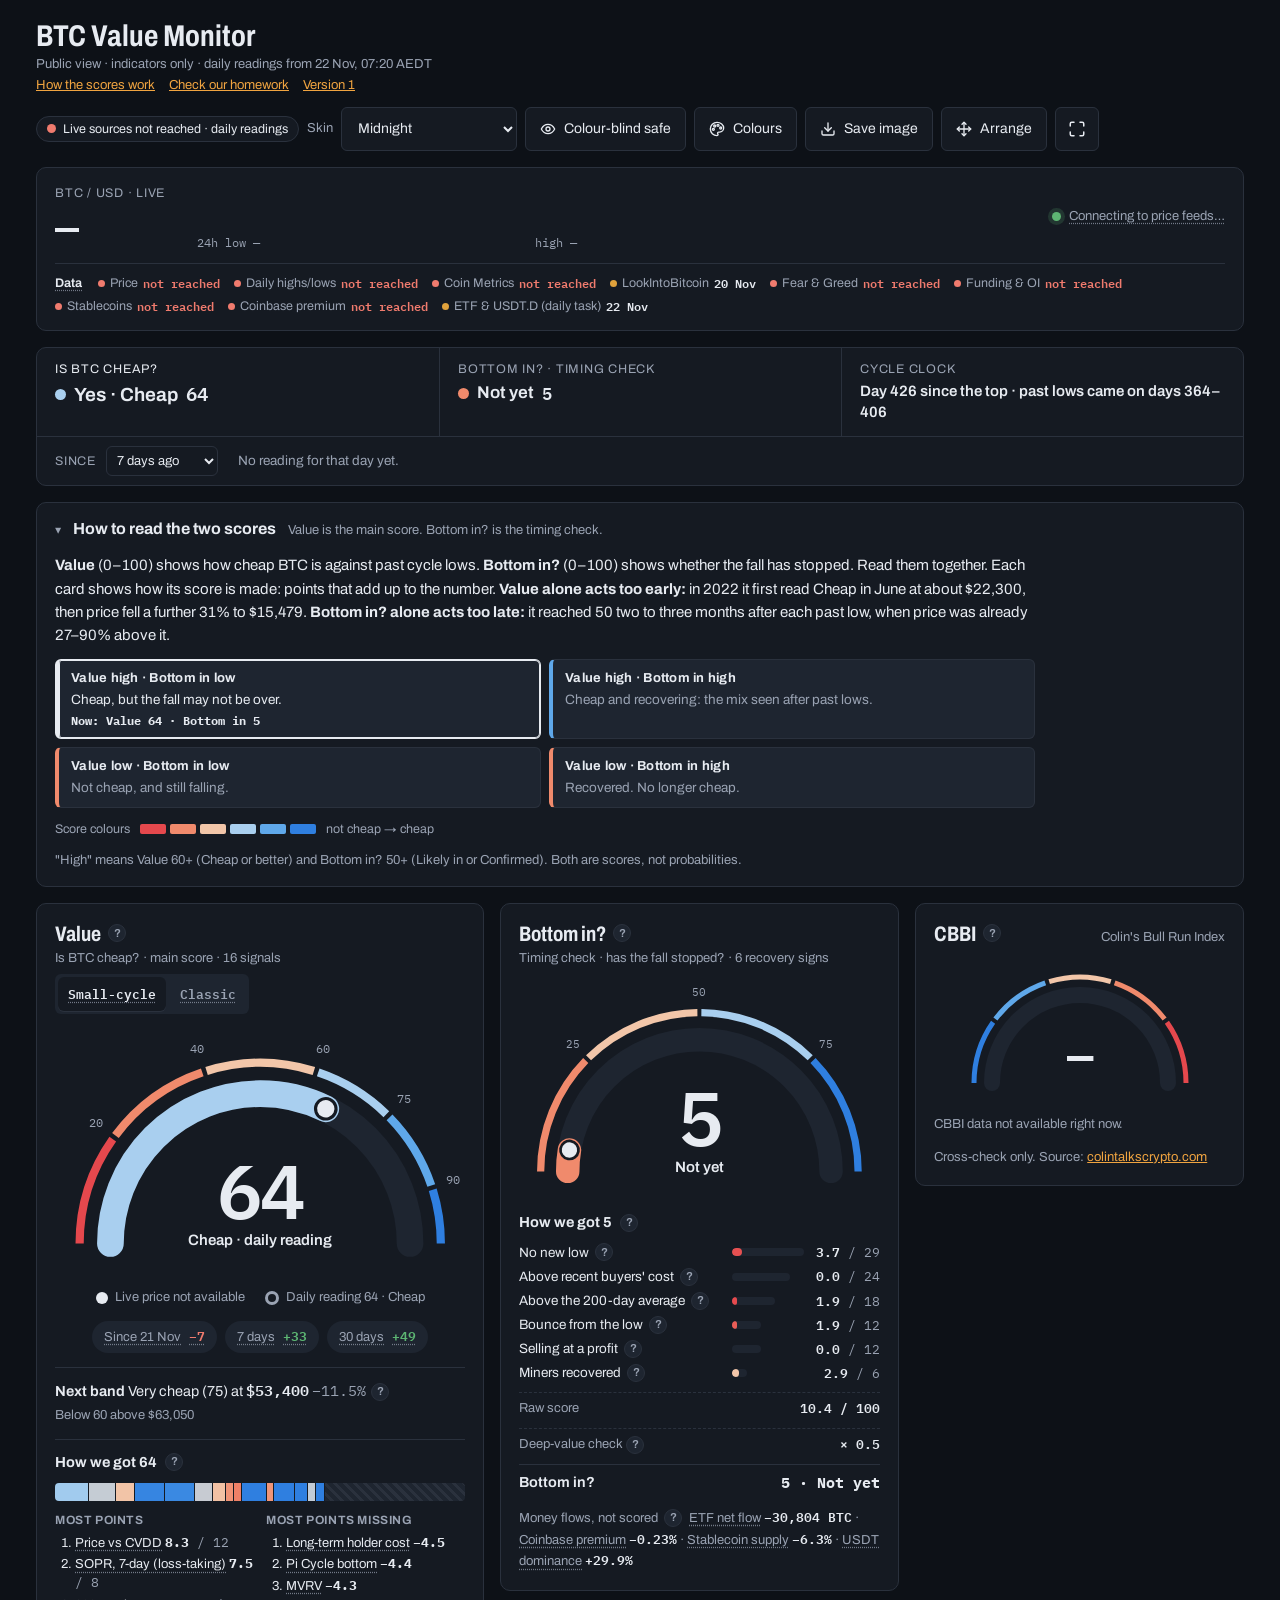
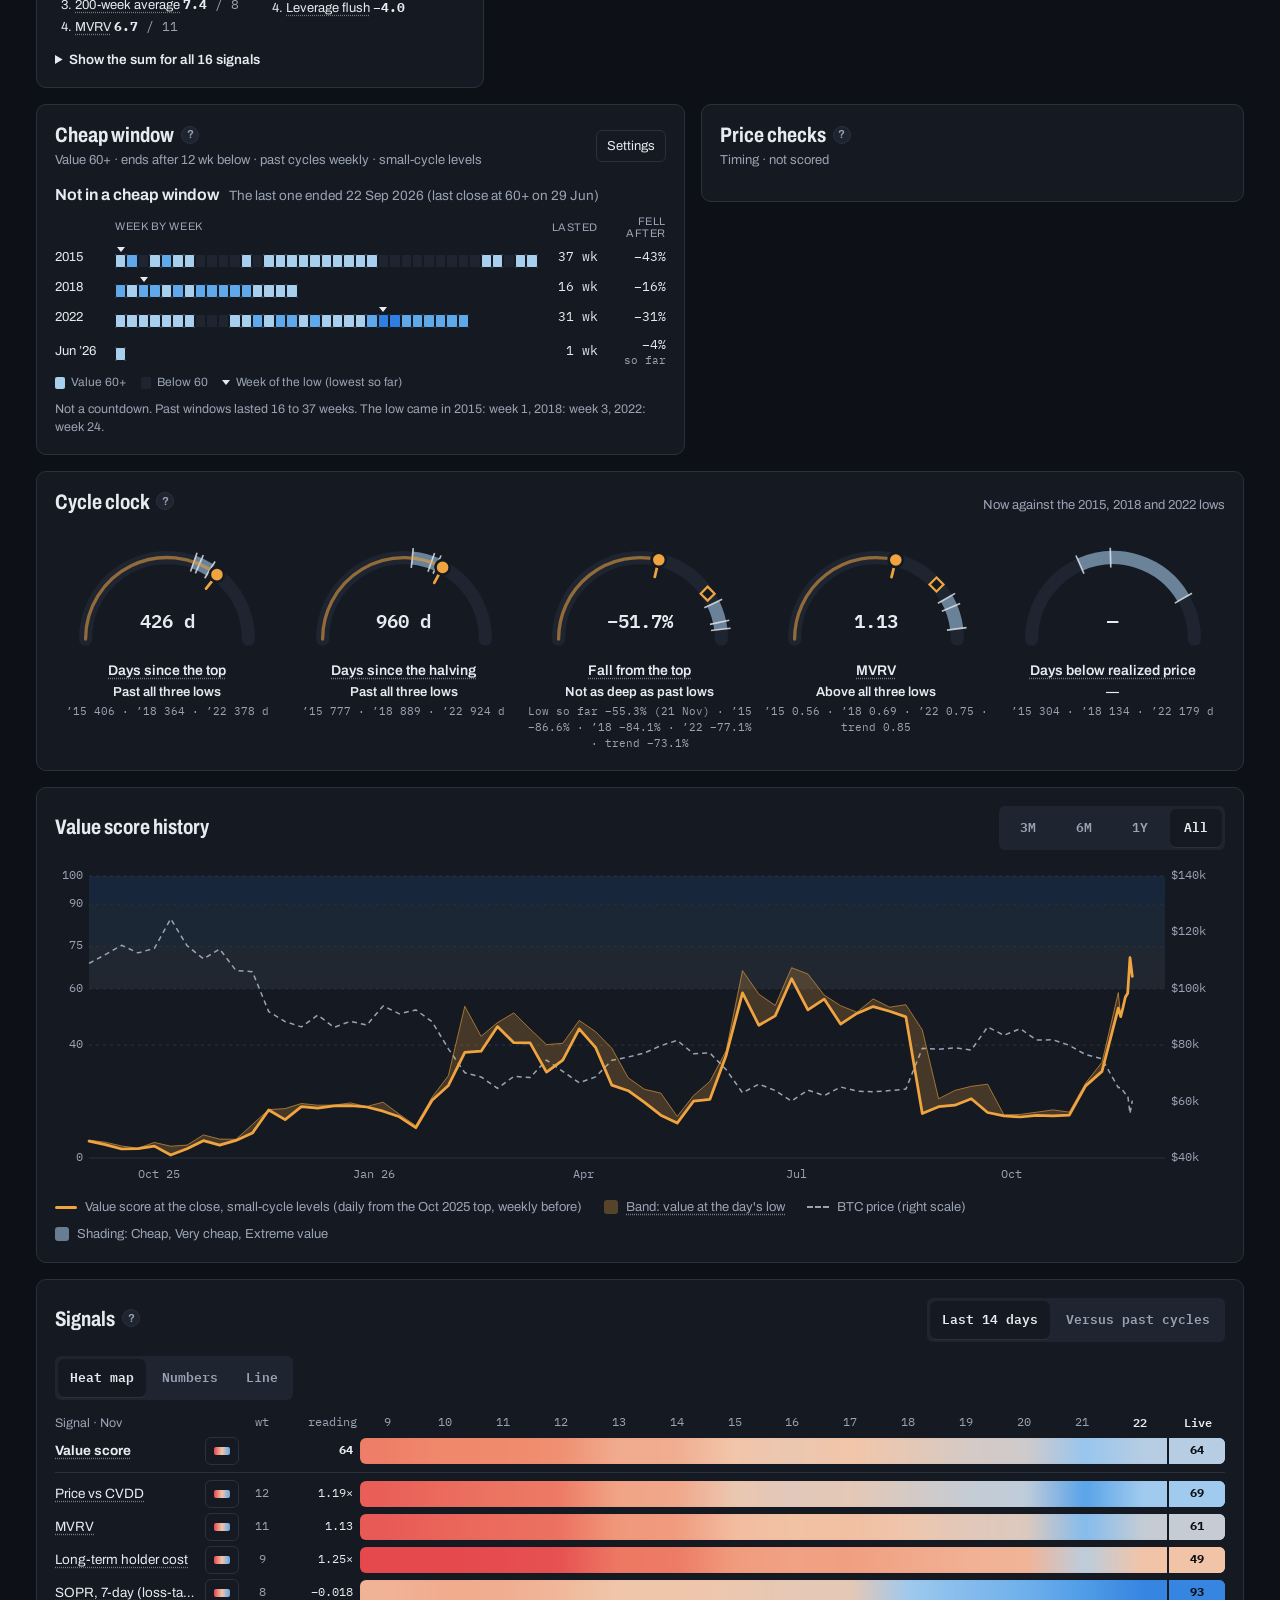
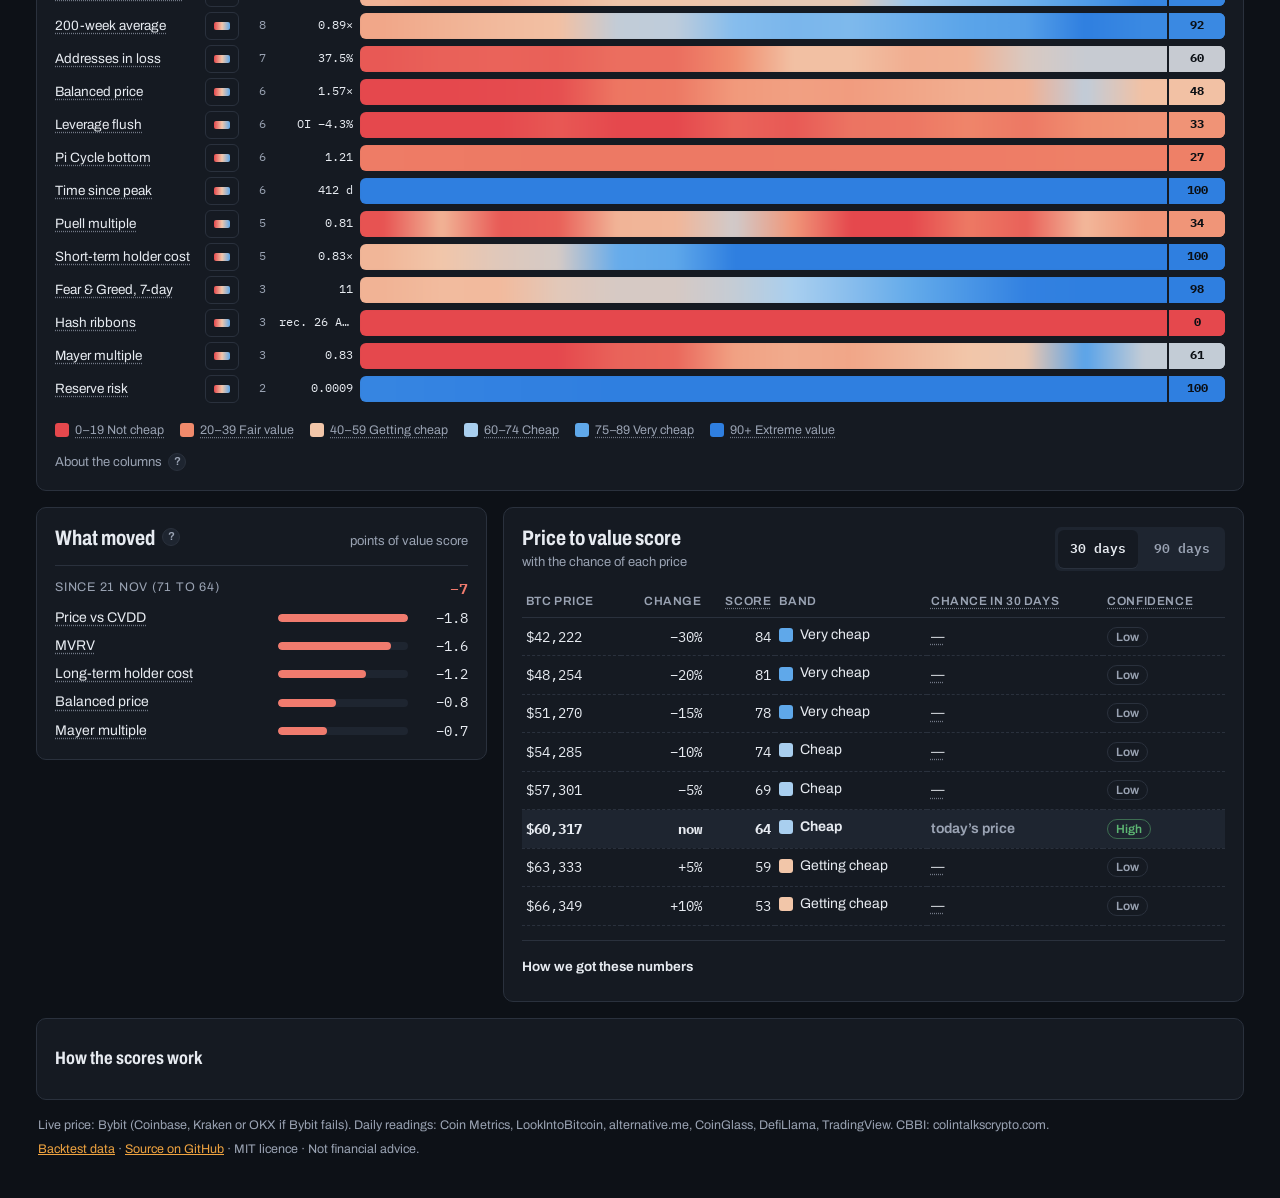
==== commit 61b30b3f: "v8: cheap window card, since line, colours button, homework links" ====
--- a/index.html
+++ b/index.html
@@ -10,8 +10,9 @@
 <link rel="preconnect" href="https://fonts.googleapis.com">
 <link rel="preconnect" href="https://fonts.gstatic.com" crossorigin>
 <link rel="stylesheet" crossorigin="anonymous" href="https://fonts.googleapis.com/css2?family=Archivo:wdth,wght@75..100,400..700&family=IBM+Plex+Mono:wght@400;500;600&family=Inter:wght@400;500;600&family=Newsreader:opsz,wght@6..72,500..700&family=Space+Grotesk:wght@500;600;700&display=swap">
-<link rel="stylesheet" href="skins.css?v=7">
-<link rel="stylesheet" href="app.css?v=7">
+<link rel="stylesheet" href="skins.css?v=8">
+<link rel="stylesheet" href="app.css?v=8">
+<script src="prefs.js?v=8"></script>
 <script>try { var s = new URLSearchParams(location.search), k = s.get("skin") || localStorage.getItem("bbm.skin") || "midnight"; if (k === "auto") k = matchMedia("(prefers-color-scheme: light)").matches ? "daylight" : "midnight"; document.documentElement.setAttribute("data-skin", k); document.documentElement.setAttribute("data-light", k === "daylight" || k === "paper" ? "1" : "0"); document.documentElement.setAttribute("data-cb", (s.get("cb") || localStorage.getItem("bbm.cb")) === "1" ? "1" : "0"); } catch (e) {}</script>
 </head>
 <body>
@@ -21,7 +22,7 @@
   <div class="brand">
     <h1>BTC Value Monitor</h1>
     <span class="sub" id="hdr-sub">Loading readings…</span>
-    <span class="links k-hide" data-nocap><a href="thesis.html">How the scores work</a><a href="v1.html">Version 1</a></span>
+    <span class="links k-hide" data-nocap><a href="thesis.html">How the scores work</a><a href="backtest.html">Check our homework</a><a href="v1.html">Version 1</a></span>
   </div>
   <div class="controls" data-nocap>
     <span class="pill k-hide" id="fresh"><span class="dot" id="fresh-dot" style="background:var(--muted)"></span><span id="fresh-t">Loading</span></span>
@@ -35,6 +36,7 @@
       <option value="paper">Paper</option>
     </select>
     <button type="button" class="btn k-hide ic-sm" id="cb" aria-pressed="false" aria-label="Colour-blind safe colours" title="Colour-blind safe colours"><svg width="16" height="16" viewBox="0 0 24 24" fill="none" stroke="currentColor" stroke-width="2" stroke-linecap="round" stroke-linejoin="round" aria-hidden="true"><path d="M2 12s3.5-7 10-7 10 7 10 7-3.5 7-10 7S2 12 2 12z"/><circle cx="12" cy="12" r="3"/></svg><span class="lbl">Colour-blind safe</span></button>
+    <button type="button" class="btn k-hide ic-sm" id="pal-b" aria-expanded="false" aria-controls="pal" aria-label="Colours" title="Choose the score colours"><svg width="16" height="16" viewBox="0 0 24 24" fill="none" stroke="currentColor" stroke-width="2" stroke-linecap="round" stroke-linejoin="round" aria-hidden="true"><circle cx="13.5" cy="6.5" r="1.5"/><circle cx="17.5" cy="10.5" r="1.5"/><circle cx="8.5" cy="7.5" r="1.5"/><circle cx="6.5" cy="12.5" r="1.5"/><path d="M12 2C6.5 2 2 6.5 2 12s4.5 10 10 10c.9 0 1.6-.7 1.6-1.6 0-.4-.2-.8-.4-1.1-.3-.3-.4-.7-.4-1.1 0-.9.7-1.6 1.6-1.6H16c3.3 0 6-2.7 6-6 0-4.9-4.5-8.6-10-8.6z"/></svg><span class="lbl">Colours</span></button>
     <button type="button" class="btn k-hide ic-sm" id="save" aria-label="Save as image" title="Save as image"><svg width="16" height="16" viewBox="0 0 24 24" fill="none" stroke="currentColor" stroke-width="2" stroke-linecap="round" stroke-linejoin="round" aria-hidden="true"><path d="M21 15v4a2 2 0 0 1-2 2H5a2 2 0 0 1-2-2v-4"/><path d="M7 10l5 5 5-5"/><path d="M12 15V3"/></svg><span class="lbl" id="save-t">Save image</span></button>
     <button type="button" class="btn k-hide ic-sm" id="arrange" aria-pressed="false" aria-label="Arrange cards" title="Arrange cards"><svg width="16" height="16" viewBox="0 0 24 24" fill="none" stroke="currentColor" stroke-width="2" stroke-linecap="round" stroke-linejoin="round" aria-hidden="true"><path d="M5 9l-3 3 3 3"/><path d="M9 5l3-3 3 3"/><path d="M15 19l-3 3-3-3"/><path d="M19 9l3 3-3 3"/><path d="M2 12h20"/><path d="M12 2v20"/></svg><span class="lbl">Arrange</span></button>
     <button type="button" class="btn k-hide ic-sm" id="reset-layout" hidden aria-label="Reset layout" title="Put the cards back in the default layout"><svg width="16" height="16" viewBox="0 0 24 24" fill="none" stroke="currentColor" stroke-width="2" stroke-linecap="round" stroke-linejoin="round" aria-hidden="true"><path d="M3 12a9 9 0 1 0 3-6.7"/><path d="M3 4v5h5"/></svg><span class="lbl" id="reset-t">Reset layout</span></button>
@@ -42,6 +44,7 @@
     <button type="button" class="btn" id="exit-kiosk"><svg width="16" height="16" viewBox="0 0 24 24" fill="none" stroke="currentColor" stroke-width="2" stroke-linecap="round" stroke-linejoin="round" aria-hidden="true"><path d="M8 3v3a2 2 0 0 1-2 2H3"/><path d="M21 8h-3a2 2 0 0 1-2-2V3"/><path d="M3 16h3a2 2 0 0 1 2 2v3"/><path d="M16 21v-3a2 2 0 0 1 2-2h3"/></svg>Exit full screen</button>
   </div>
 </header>
+<div class="pop" id="pal" hidden role="dialog" aria-label="Colours" data-nocap></div>
 
 <div class="board" id="board">
 
@@ -65,6 +68,7 @@
   <div class="vd" id="vd-value"><span class="q">Is BTC cheap?</span><span class="a" id="vd-value-a">—</span><span class="vd-s" id="vd-value-s"></span></div>
   <div class="vd" id="vd-bi"><span class="q">Bottom in? · timing check</span><span class="a" id="vd-bi-a">—</span></div>
   <div class="vd" id="vd-clock"><span class="q">Cycle clock</span><span class="a" id="vd-clock-a">—</span></div>
+  <div class="vd-week" id="vd-week"><label for="since-sel">Since</label><select id="since-sel" class="sel-sm" data-nocap><option value="7">7 days ago</option><option value="thu">last Thursday</option><option value="28">4 weeks ago</option></select><span class="muted mono" id="since-d"></span><span id="since-t"></span></div>
 </section>
 
 <div class="cardwrap" data-card="intro" data-name="How to read the two scores">
@@ -78,7 +82,7 @@
       <div class="q" role="listitem" data-q="ll"><b>Value low · Bottom in low</b><span>Not cheap, and still falling.</span><em class="nowtag"></em></div>
       <div class="q" role="listitem" data-q="lh"><b>Value low · Bottom in high</b><span>Recovered. No longer cheap.</span><em class="nowtag"></em></div>
     </div>
-    <div class="cscale" aria-hidden="true"><span>Score colours</span><i style="background:var(--b0)"></i><i style="background:var(--b1)"></i><i style="background:var(--b2)"></i><i style="background:var(--b3)"></i><i style="background:var(--b4)"></i><i style="background:var(--b5)"></i><span>red low, blue high</span></div>
+    <div class="cscale" aria-hidden="true"><span>Score colours</span><i style="background:var(--b0)"></i><i style="background:var(--b1)"></i><i style="background:var(--b2)"></i><i style="background:var(--b3)"></i><i style="background:var(--b4)"></i><i style="background:var(--b5)"></i><span>not cheap → cheap</span></div>
     <p class="sub">"High" means Value 60+ (Cheap or better) and Bottom in? 50+ (Likely in or Confirmed). Both are scores, not probabilities.</p>
   </div>
 </details>
@@ -107,7 +111,6 @@
     </div>
     <div class="chips" id="chips"></div>
     <div class="next" id="next"></div>
-    <div class="cw" id="cw" aria-label="Cheap window"></div>
     <div class="rc" id="val-rc">
       <div class="rc-h"><b id="val-rc-t">How the value score is made</b><button type="button" class="qi" data-tipk="val-rc" aria-label="About how the value score is made">?</button></div>
       <div class="stack" id="val-stack" aria-hidden="true"></div>
@@ -146,6 +149,21 @@
     <p class="sub" style="margin:0" id="cbbi-note">Cross-check only. Source: <a href="https://colintalkscrypto.com/cbbi/" target="_blank" rel="noopener">colintalkscrypto.com</a></p>
   </section>
 
+  <section class="card cw-card" data-card="cw" data-name="Cheap window" aria-labelledby="cw-h">
+    <div class="card-h" style="align-items:center">
+      <div class="hstack"><h2 id="cw-h">Cheap window <button type="button" class="qi" data-tipk="cw" aria-label="About the cheap window">?</button></h2><span class="sub" id="cw-sub">Week by week, against past cycles</span></div>
+      <button type="button" class="btn sm" id="cw-set-b" aria-expanded="false" aria-controls="cw-set" data-nocap>Settings</button>
+    </div>
+    <div class="cw-set" id="cw-set" hidden data-nocap>
+      <label class="cw-ctl"><span>Cheap means Value of at least <output id="cw-thr-o">60</output></span><input type="range" id="cw-thr" min="40" max="90" step="5" value="60"></label>
+      <label class="cw-ctl"><span>A window ends after <output id="cw-gap-o">12 weeks</output> below that line</span><input type="range" id="cw-gap" min="1" max="26" step="1" value="12"></label>
+      <div class="cw-ctl"><span>Past cycles</span><div class="seg seg-sm" role="group" aria-label="Past-cycle data" id="cw-past"><button type="button" data-p="daily">Daily (rebuilt)</button><button type="button" data-p="weekly">Weekly (backtest)</button></div></div>
+      <div class="cw-ctl"><span>Levels</span><div class="seg seg-sm" role="group" aria-label="Levels" id="cw-lv"><button type="button" data-l="adj">Small-cycle</button><button type="button" data-l="classic">Classic</button></div></div>
+      <div class="cw-ctl cw-ctl-f"><button type="button" class="btn sm" id="cw-def">Back to default</button><span class="sub">Kept in this browser. Default: 60, 12 weeks, daily, small-cycle.</span></div>
+    </div>
+    <div class="cw" id="cw" aria-live="polite"></div>
+  </section>
+
   <section class="card checks-card" data-card="checks" data-name="Price checks" aria-labelledby="ev-h">
     <div class="card-h"><div class="hstack"><h2 id="ev-h">Price checks <button type="button" class="qi" data-tipk="ev" aria-label="About the price checks">?</button></h2><span class="sub">Timing · not scored</span></div></div>
     <div class="bi-ev" id="bi-ev"></div>
@@ -233,14 +251,14 @@
 
 </div>
 
-<div class="arr-bar" id="arr-bar" data-nocap role="region" aria-label="Arrange cards"><span id="arr-tx">Drag a card anywhere.</span><span class="arr-btns"><button type="button" class="btn" id="arr-tidy" hidden>Tidy up</button><button type="button" class="btn" id="arr-reset">Reset layout</button><button type="button" class="btn primary" id="arr-done">Done</button></span></div>
+<div class="arr-bar" id="arr-bar" data-nocap role="region" aria-label="Arrange cards"><span id="arr-tx">Drag a card anywhere.</span><span class="arr-btns"><button type="button" class="btn" id="arr-tidy" hidden>Tidy up</button><button type="button" class="btn" id="arr-link">Copy setup link</button><button type="button" class="btn" id="arr-reset">Reset layout</button><button type="button" class="btn primary" id="arr-done">Done</button></span></div>
 
 <footer class="foot k-hide">
   <span>Live price: Bybit (Coinbase, Kraken or OKX if Bybit fails). Daily readings: Coin Metrics, LookIntoBitcoin, alternative.me, CoinGlass, DefiLlama, TradingView. CBBI: colintalkscrypto.com.</span>
-  <span><a href="https://github.com/pixelmango47/btc-bottom-monitor">Source on GitHub</a> · MIT licence · Not financial advice.</span>
+  <span><a href="backtest.html">Backtest data</a> · <a href="https://github.com/pixelmango47/btc-bottom-monitor">Source on GitHub</a> · MIT licence · Not financial advice.</span>
 </footer>
 
 </div>
-<script src="app.js?v=7"></script>
+<script src="app.js?v=8"></script>
 </body>
 </html>
--- a/app.css
+++ b/app.css
@@ -1,4 +1,4 @@
-/* BTC Value Monitor v6: page styles */
+/* BTC Value Monitor v8: page styles */
 header.top { display: flex; flex-wrap: wrap; align-items: center; justify-content: space-between; gap: 12px 20px; }
 .brand { display: flex; flex-direction: column; gap: 2px; min-width: 0; }
 .brand .links { font-size: 13px; display: flex; flex-wrap: wrap; gap: 4px 14px; }
@@ -269,7 +269,8 @@
 .bi-ev:empty { display: none; }
 .ev-h { display: flex; align-items: baseline; gap: 8px; font-weight: 650; font-size: 13.5px; }
 .ev-h .sub { font-weight: 400; }
-.ev-r { display: grid; grid-template-columns: 18px minmax(0, 1fr); gap: 1px 8px; align-items: baseline; font-size: 13px; }
+.ev-r { display: grid; grid-template-columns: 18px minmax(0, 1fr); gap: 2px 8px; align-items: baseline; font-size: 13.5px; }
+.ev-r .n { display: inline-flex; align-items: center; gap: 6px; font-weight: 600; }
 .ev-r .t { grid-column: 2; }
 .ev-r .t { color: var(--muted); font-size: 12.5px; }
 .ev-i { font-weight: 700; text-align: center; }
@@ -282,24 +283,9 @@
   .intro > summary { padding: 12px 14px; }
   .intro-b { padding: 0 14px 14px; }
 }
-/* v6: arrange mode */
-.mv-bar { display: none; }
-body.arrange .board > [data-card] { outline: 2px dashed var(--muted); outline-offset: 2px; }
-body.arrange .board > [data-card] > :not(.mv-bar) { opacity: .4; pointer-events: none; }
-body.arrange .mv-bar { display: flex; position: absolute; top: 8px; right: 8px; z-index: 6; align-items: center; gap: 6px; background: var(--surf); color: var(--ink); border: 1px solid var(--ink); border-radius: 999px; padding: 4px 5px 4px 4px; box-shadow: var(--shadow); }
-.mv-h { cursor: grab; touch-action: none; user-select: none; -webkit-user-select: none; width: 40px; height: 34px; display: inline-flex; align-items: center; justify-content: center; border-radius: 999px; background: var(--surf2); font-size: 18px; }
-.mv-n { font-size: 13px; font-weight: 650; white-space: nowrap; max-width: 190px; overflow: hidden; text-overflow: ellipsis; padding: 0 2px; }
-.mv-b { width: 34px; height: 34px; border-radius: 999px; border: 1px solid var(--line); background: var(--surf); color: var(--ink); cursor: pointer; font-size: 15px; line-height: 1; }
-.mv-b:hover { border-color: var(--ink); }
-body.arrange .board > [data-card].dragging { outline-color: var(--accent); outline-style: solid; }
-body.dragging-on, body.dragging-on * { cursor: grabbing !important; user-select: none; -webkit-user-select: none; }
-.arr-bar { display: none; position: fixed; left: 50%; bottom: 16px; transform: translateX(-50%); z-index: 60; background: var(--surf); color: var(--ink); border: 1px solid var(--ink); border-radius: var(--r); padding: 8px 8px 8px 14px; gap: 8px 12px; align-items: center; box-shadow: var(--shadow); font-size: 13.5px; width: max-content; max-width: calc(100vw - 32px); flex-wrap: wrap; }
-.arr-bar .arr-btns { display: flex; gap: 8px; }
-body.arrange .arr-bar { display: flex; }
-body.arrange .wrap { padding-bottom: 110px; }
 /* v6: how each score is made */
 .rc { border-top: 1px solid var(--line); padding-top: 12px; display: flex; flex-direction: column; gap: 10px; }
-.rc-h { font-size: 14.5px; }
+.rc-h { font-size: 14.5px; display: flex; align-items: center; gap: 8px; }
 .rc-x { margin: 0; font-size: 13px; color: var(--muted); line-height: 1.5; }
 .stack { display: flex; height: 18px; border-radius: 4px; overflow: hidden; gap: 1px; background: var(--surf); }
 .stack > span { display: block; height: 100%; min-width: 2px; }
@@ -312,7 +298,8 @@
 .rc-rows { display: flex; flex-direction: column; gap: 6px; }
 .rc-all .rc-rows { margin-top: 10px; }
 .rc-r { display: grid; grid-template-columns: minmax(0, 1fr) 72px 66px; gap: 10px; align-items: center; font-size: 13.5px; }
-.rc-r .n { display: flex; flex-direction: column; min-width: 0; line-height: 1.3; }
+.rc-r .n { display: flex; align-items: center; gap: 6px; min-width: 0; line-height: 1.3; }
+.rc-r .nm { overflow: hidden; text-overflow: ellipsis; white-space: nowrap; min-width: 0; }
 .rc-r .rd { font-family: var(--mono); font-size: 11.5px; color: var(--muted); white-space: nowrap; overflow: hidden; text-overflow: ellipsis; }
 .rc-r .tw { display: block; }
 .trk { display: block; height: 8px; background: var(--surf2); border-radius: 999px; position: relative; overflow: hidden; }
@@ -331,11 +318,129 @@
 @media (max-width: 560px) {
   .rc-cols { grid-template-columns: 1fr; }
   .rc-r { grid-template-columns: minmax(0, 1fr) 56px 62px; font-size: 13px; }
-  .mv-n { max-width: 120px; }
-  body.arrange .mv-bar { top: 6px; right: 6px; }
 }
 /* v6: price checks card, stack legend */
-.board > .checks-card { flex: 1 1 100%; }
+.board > .checks-card { flex: 1 1 360px; }
+.board > .cw-card { flex: 1.25 1 420px; }
 .checks-card .bi-ev { border-top: 0; padding-top: 0; display: grid; grid-template-columns: repeat(auto-fit, minmax(250px, 1fr)); gap: 10px 20px; }
 .checks-card .ev-f { grid-column: 1 / -1; }
 .stack-l { display: flex; flex-wrap: wrap; justify-content: space-between; gap: 2px 12px; font-size: 12px; color: var(--muted); margin-top: -4px; }
+
+/* v7: ? buttons */
+.qi { display: inline-flex; align-items: center; justify-content: center; width: 18px; height: 18px; padding: 0; border-radius: 50%; border: 1px solid var(--line); background: var(--surf2); color: var(--muted); font: 600 11.5px/1 var(--body); cursor: help; flex: none; vertical-align: middle; letter-spacing: 0; text-transform: none; }
+.qi:hover, .qi:focus-visible { color: var(--ink); border-color: var(--ink); }
+h2 .qi { margin-left: 4px; position: relative; top: -2px; }
+@media (pointer: coarse) { .qi { width: 24px; height: 24px; font-size: 13px; } }
+.bi-flows .bf-h { display: inline-flex; align-items: center; gap: 6px; margin-right: 4px; }
+.sig-n { display: flex; align-items: center; gap: 6px; }
+.btn[hidden], .arr-bar .btn[hidden] { display: none; }
+.next .qi { margin-left: 2px; }
+.verdict .vd-s { font-size: 12.5px; color: var(--muted); }
+@media (max-width: 760px) { .verdict .vd { flex-wrap: wrap; } .verdict .vd-s { flex-basis: 100%; text-align: right; } .verdict .vd-s:empty { display: none; } }
+
+/* v7: cheap window */
+.cw { border-top: 1px solid var(--line); padding-top: 12px; display: flex; flex-direction: column; gap: 8px; }
+.cw:empty { display: none; }
+.cw-h { display: flex; align-items: center; gap: 8px; }
+.cw-now { display: flex; align-items: baseline; flex-wrap: wrap; gap: 2px 10px; font-size: 13.5px; color: var(--muted); }
+.cw-wk { font-family: var(--mono); font-size: 22px; font-weight: 650; color: var(--ink); }
+.cw-wk.cw-no { font-family: var(--body); font-size: 16px; }
+.cw-t { display: flex; flex-direction: column; gap: 6px; }
+.cw-r { display: grid; grid-template-columns: 50px minmax(0, 1fr) 50px 58px; gap: 10px; align-items: center; font-size: 13px; border-radius: 4px; }
+.cw-r[data-tip] { cursor: help; }
+.cw-r[data-tip]:hover, .cw-r[data-tip]:focus-visible { background: var(--surf2); outline: none; }
+.cw-r.cw-hd { font-size: 11px; color: var(--muted); text-transform: uppercase; letter-spacing: .05em; }
+.cw-r .r { text-align: right; white-space: nowrap; }
+.cw-r .r small { display: block; font-size: 10.5px; line-height: 1.1; }
+.cw-r.cw-hd .r { white-space: normal; line-height: 1.15; }
+.cw-r.on .cw-l { font-weight: 650; }
+.cw-l { white-space: nowrap; }
+.cw-s { display: flex; height: 14px; margin: 8px 0 2px; }
+.cw-s i { flex: 0 0 calc(100% / var(--n)); height: 100%; background: var(--surf2); position: relative; box-shadow: inset 0 0 0 1px var(--surf); border-radius: 2px; }
+.cw-r[data-tip]:hover .cw-s i { box-shadow: inset 0 0 0 1px var(--surf2); }
+.cw-s i.na { background: transparent; }
+.cw-s i.low::after, .cw-k i.low::after { content: ""; position: absolute; left: 50%; top: -7px; transform: translateX(-50%); border: 4px solid transparent; border-top: 5px solid var(--ink); border-bottom: 0; }
+.cw-s i.cur { outline: 2px solid var(--accent); outline-offset: 0; z-index: 1; }
+.cw-k { display: flex; flex-wrap: wrap; gap: 4px 14px; font-size: 12px; color: var(--muted); }
+.cw-k span { display: inline-flex; align-items: center; gap: 6px; }
+.cw-k i { display: inline-block; width: 10px; height: 12px; border-radius: 2px; background: var(--surf2); position: relative; }
+.cw-k i.low { background: transparent; width: 8px; }
+.cw-k i.low::after { top: 3px; }
+.cw-f { margin: 0; font-size: 12.5px; color: var(--muted); }
+@media (max-width: 560px) { .cw-r { grid-template-columns: 44px minmax(0, 1fr) 46px 52px; gap: 8px; } }
+
+/* v7: arrange */
+.arr-cb, .arr-rs { display: none; }
+body.arrange .board > [data-card] { outline: 2px dashed var(--muted); outline-offset: 2px; }
+body.arrange .board > [data-card] > :not(.arr-cb):not(.arr-rs) { opacity: .5; pointer-events: none; }
+body.arrange .arr-cb { display: flex; position: absolute; top: 8px; right: 8px; z-index: 6; align-items: center; gap: 6px; background: var(--surf); color: var(--ink); border: 1px solid var(--ink); border-radius: 999px; padding: 4px 5px 4px 4px; box-shadow: var(--shadow); }
+.arr-h { cursor: grab; touch-action: none; user-select: none; -webkit-user-select: none; width: 40px; height: 34px; display: inline-flex; align-items: center; justify-content: center; border-radius: 999px; border: 0; background: var(--surf2); color: var(--ink); font-size: 18px; padding: 0; }
+.arr-n { font-size: 13px; font-weight: 650; white-space: nowrap; max-width: 190px; overflow: hidden; text-overflow: ellipsis; padding: 0 2px; }
+.arr-b { width: 34px; height: 34px; border-radius: 999px; border: 1px solid var(--line); background: var(--surf); color: var(--ink); cursor: pointer; font-size: 16px; line-height: 1; padding: 0; }
+.arr-b:hover { border-color: var(--ink); }
+.board.free .arr-o, .board:not(.free) .arr-w { display: none; }
+body.arrange .board > [data-card].dragging { outline-color: var(--accent); outline-style: solid; }
+body.dragging-on, body.dragging-on * { user-select: none; -webkit-user-select: none; }
+body.dragging-on .dragging, body.dragging-on .dragging * { cursor: grabbing !important; }
+.board.free { display: block; position: relative; }
+.board.free > [data-card] { position: absolute; margin: 0; box-sizing: border-box; }
+body.arrange .board.free > [data-card] { cursor: grab; touch-action: none; transition: top .2s ease, left .2s ease, width .2s ease; }
+body.arrange .board.free > [data-card].dragging, body.arrange .board.free > [data-card].sizing { transition: none; z-index: 30; }
+body.arrange .board.free > [data-card].dragging { box-shadow: 0 18px 44px rgba(0, 0, 0, .35); }
+body.arrange .board.free .arr-rs { display: block; position: absolute; right: 0; bottom: 0; width: 26px; height: 26px; cursor: ew-resize; z-index: 7; touch-action: none; border-radius: 0 0 var(--r) 0; background: linear-gradient(135deg, transparent 52%, var(--ink) 52% 60%, transparent 60% 70%, var(--ink) 70% 78%, transparent 78%); }
+body.dragging-on .sizing .arr-rs { cursor: ew-resize !important; }
+.arr-ph { display: none; position: absolute; border: 2px dashed var(--accent); border-radius: var(--r); background: color-mix(in srgb, var(--accent) 10%, transparent); pointer-events: none; z-index: 0; transition: top .15s ease, left .15s ease, width .15s ease; }
+.arr-ph.on { display: block; }
+.arr-bar { display: none; position: fixed; left: 50%; bottom: 16px; transform: translateX(-50%); z-index: 60; background: var(--surf); color: var(--ink); border: 1px solid var(--ink); border-radius: var(--r); padding: 8px 8px 8px 14px; gap: 8px 12px; align-items: center; box-shadow: var(--shadow); font-size: 13.5px; width: max-content; max-width: calc(100vw - 32px); flex-wrap: wrap; }
+.arr-bar .arr-btns { display: flex; gap: 8px; flex-wrap: wrap; }
+.arr-bar .btn.primary { background: var(--ink); color: var(--bg); border-color: var(--ink); }
+.arr-bar .btn[disabled] { opacity: .45; cursor: default; }
+body.arrange .arr-bar { display: flex; }
+body.arrange .wrap { padding-bottom: 120px; }
+@media (max-width: 560px) { .arr-n { max-width: 120px; } body.arrange .arr-cb { top: 6px; right: 6px; } }
+@media (prefers-reduced-motion: reduce) { body.arrange .board.free > [data-card], .arr-ph { transition: none; } }
+
+/* v8: small buttons, cheap window card */
+.btn.sm { height: 32px; padding: 0 10px; font-size: 13px; }
+.cw-card .cw { border-top: 0; padding-top: 0; }
+.cw-set { display: grid; grid-template-columns: repeat(auto-fit, minmax(220px, 1fr)); gap: 10px 18px; padding: 12px; border: 1px solid var(--line); border-radius: var(--rs); background: var(--surf2); font-size: 13px; }
+.cw-set[hidden] { display: none; }
+.cw-ctl { display: flex; flex-direction: column; gap: 6px; }
+.cw-ctl output { font-family: var(--mono); font-weight: 600; color: var(--ink); }
+.cw-ctl input[type=range] { width: 100%; accent-color: var(--accent); }
+.cw-ctl-f { grid-column: 1 / -1; flex-direction: row; align-items: center; gap: 10px; flex-wrap: wrap; }
+.cw-none { font-size: 12.5px; color: var(--muted); }
+
+/* v8: since line in the summary */
+.vd-week { grid-column: 1 / -1; display: flex; flex-wrap: wrap; align-items: center; gap: 4px 10px; padding: 9px 18px; border-top: 1px solid var(--line); font-size: 13.5px; color: var(--muted); }
+.vd-week b { color: var(--ink); font-weight: 600; }
+.vd-week label { font-size: 12.5px; letter-spacing: .06em; text-transform: uppercase; }
+.sel-sm { height: 30px; padding: 0 6px; border-radius: var(--rs); border: 1px solid var(--line); background: var(--surf); color: var(--ink); font-size: 13px; }
+@media (max-width: 760px) { .vd-week { padding: 9px 14px; } }
+
+/* v8: colours panel */
+.pop { position: fixed; top: 76px; right: 16px; z-index: 70; width: min(440px, calc(100vw - 32px)); max-height: calc(100vh - 96px); overflow: auto; background: var(--surf); color: var(--ink); border: 1px solid var(--ink); border-radius: var(--r); box-shadow: var(--shadow); padding: 14px; display: flex; flex-direction: column; gap: 10px; }
+.pop[hidden] { display: none; }
+.pop-h { display: flex; align-items: center; justify-content: space-between; gap: 8px; font-size: 16px; }
+.pop-f { display: flex; flex-wrap: wrap; gap: 8px; justify-content: space-between; border-top: 1px solid var(--line); padding-top: 10px; }
+.pal-list { display: flex; flex-direction: column; gap: 6px; }
+.pal-p { display: grid; grid-template-columns: minmax(0, 1fr) 150px; gap: 3px 12px; align-items: center; text-align: left; padding: 8px 10px; border-radius: var(--rs); border: 1px solid var(--line); background: var(--surf); color: var(--ink); cursor: pointer; font: inherit; }
+.pal-p:hover { border-color: var(--muted); }
+.pal-p[aria-pressed="true"] { border-color: var(--accent); background: var(--surf2); box-shadow: inset 3px 0 0 var(--accent); }
+.pal-n { font-weight: 650; font-size: 13.5px; }
+.pal-t { grid-column: 1 / -1; font-size: 12px; color: var(--muted); line-height: 1.4; }
+.pal-strip { display: flex; height: 16px; border-radius: 4px; overflow: hidden; }
+.pal-strip i { flex: 1; }
+.pal-ok { display: inline-block; margin-left: 4px; padding: 0 6px; border-radius: 999px; font-size: 11px; border: 1px solid var(--line); white-space: nowrap; }
+.pal-ok.good { color: var(--ink); }
+.pal-ok.poor { border-color: var(--down); color: var(--down); }
+.pal-c summary { cursor: pointer; font-weight: 650; font-size: 13.5px; }
+.pal-c[open] { display: flex; flex-direction: column; gap: 8px; }
+.pal-in { display: flex; flex-wrap: wrap; gap: 8px 14px; font-size: 13px; margin-top: 8px; }
+.pal-in label { display: inline-flex; align-items: center; gap: 6px; }
+.pal-in input[type=color], .pal-steps input { width: 40px; height: 30px; padding: 0; border: 1px solid var(--line); border-radius: 6px; background: none; cursor: pointer; }
+.pal-steps { display: flex; gap: 4px; }
+.pal-steps input { flex: 1; width: auto; min-width: 0; }
+.pal-row { display: flex; flex-wrap: wrap; align-items: center; gap: 6px 12px; font-size: 12.5px; }
+.pal-c .chk { font-size: 12.5px; display: inline-flex; gap: 6px; align-items: center; }
+@media (max-width: 560px) { .pop { top: 12px; right: 12px; left: 12px; width: auto; } .pal-p { grid-template-columns: 1fr; } }
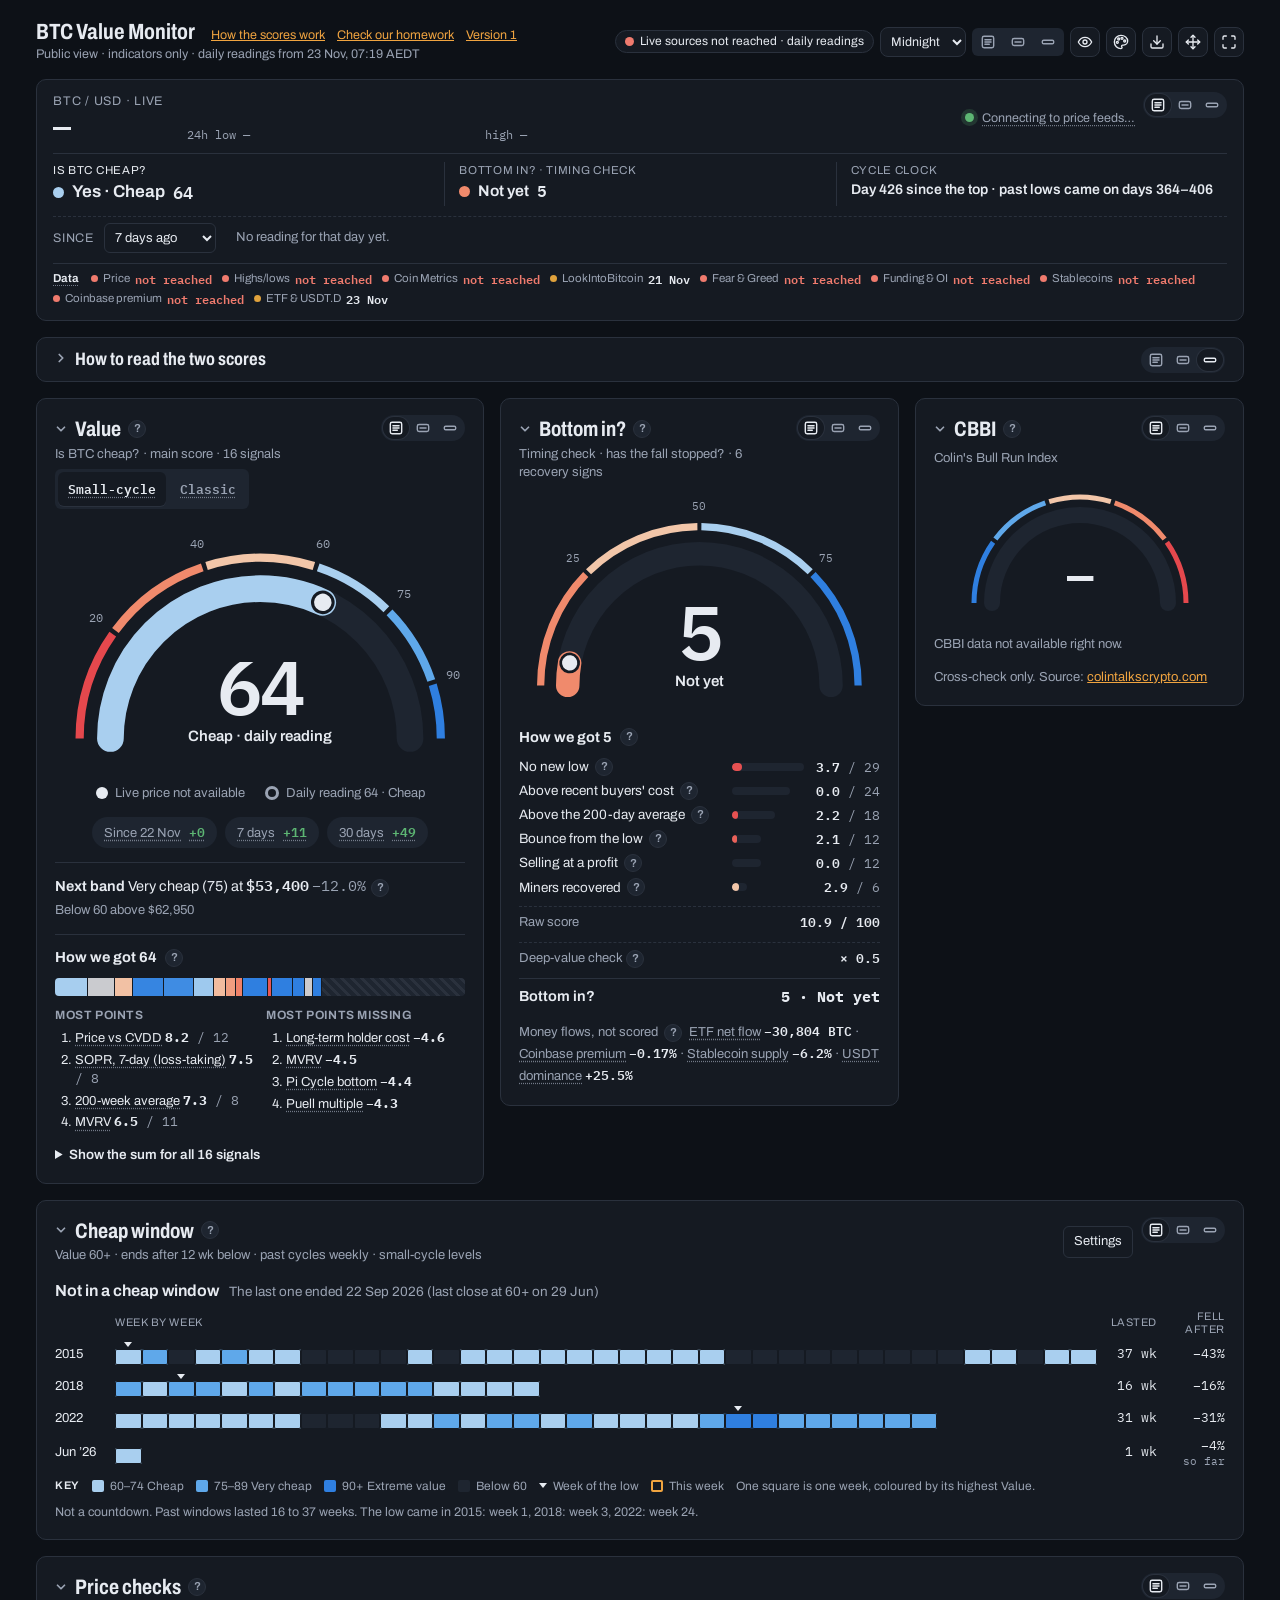
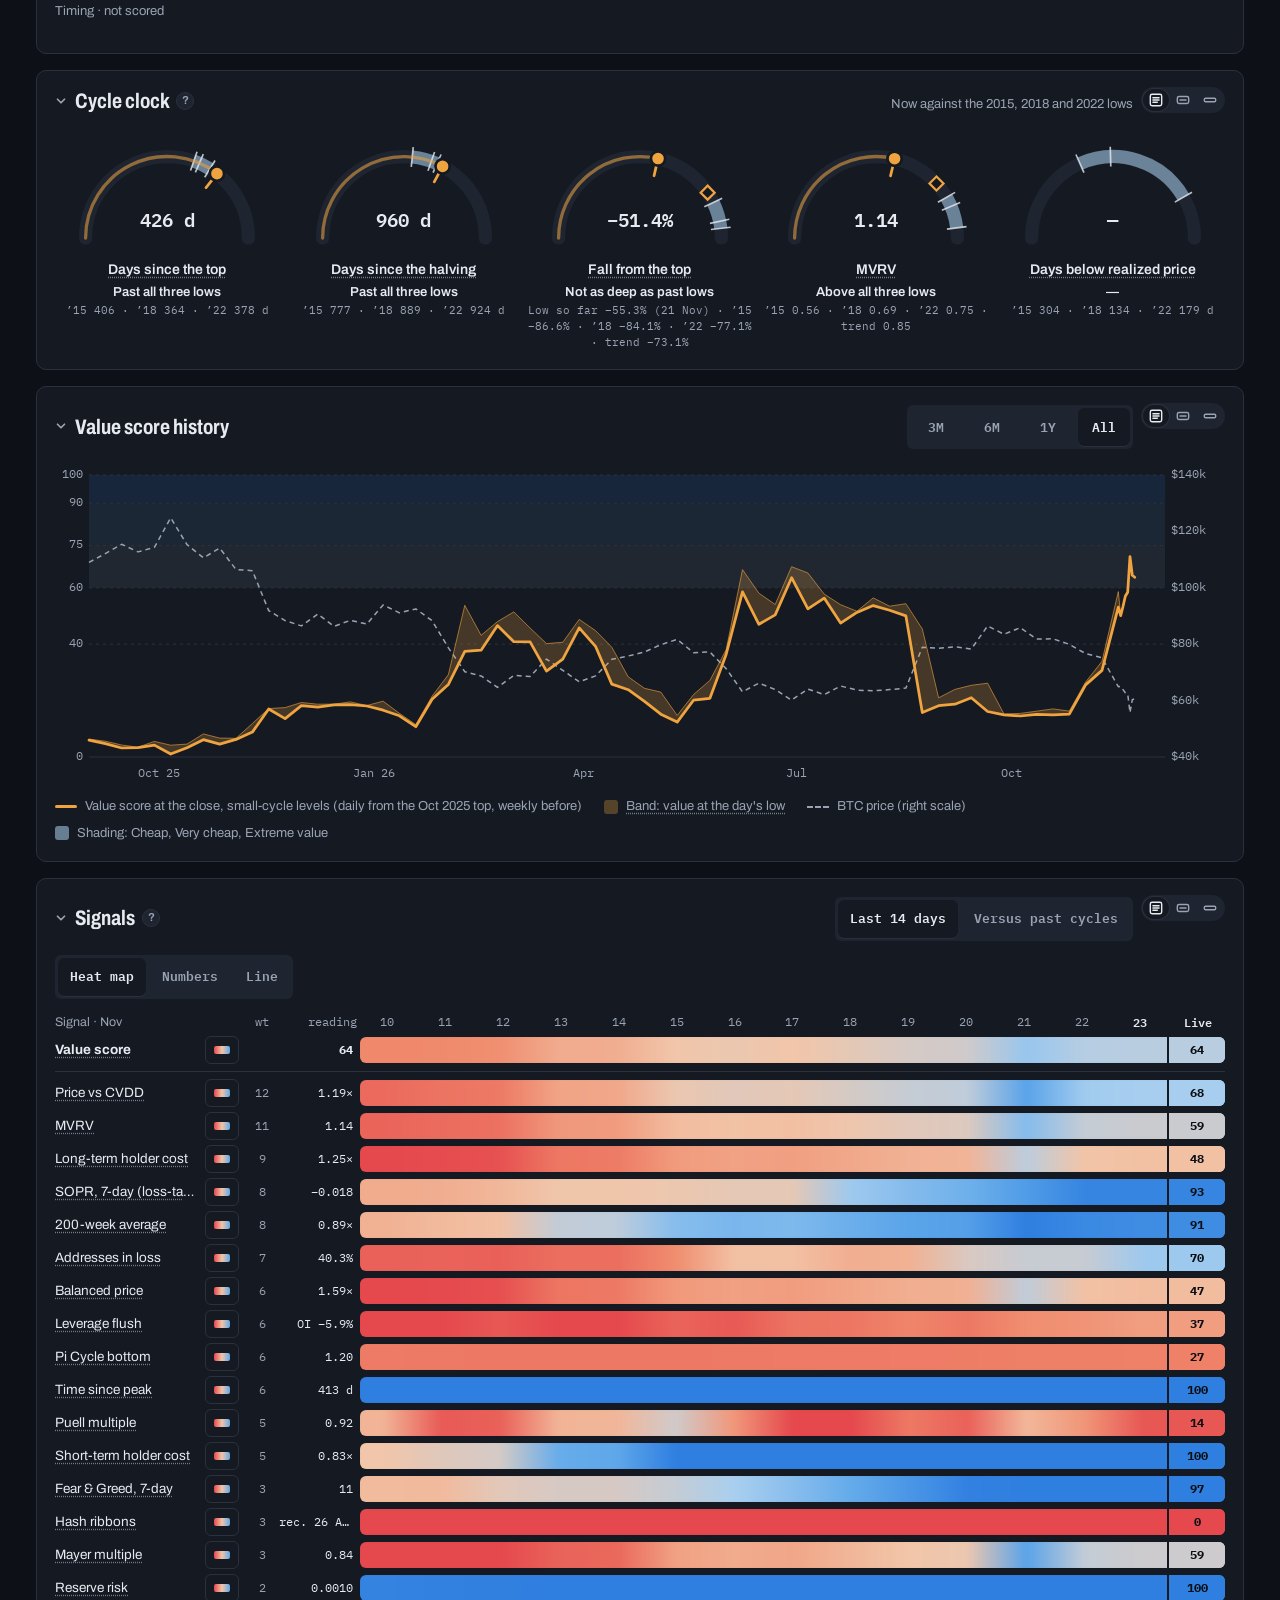
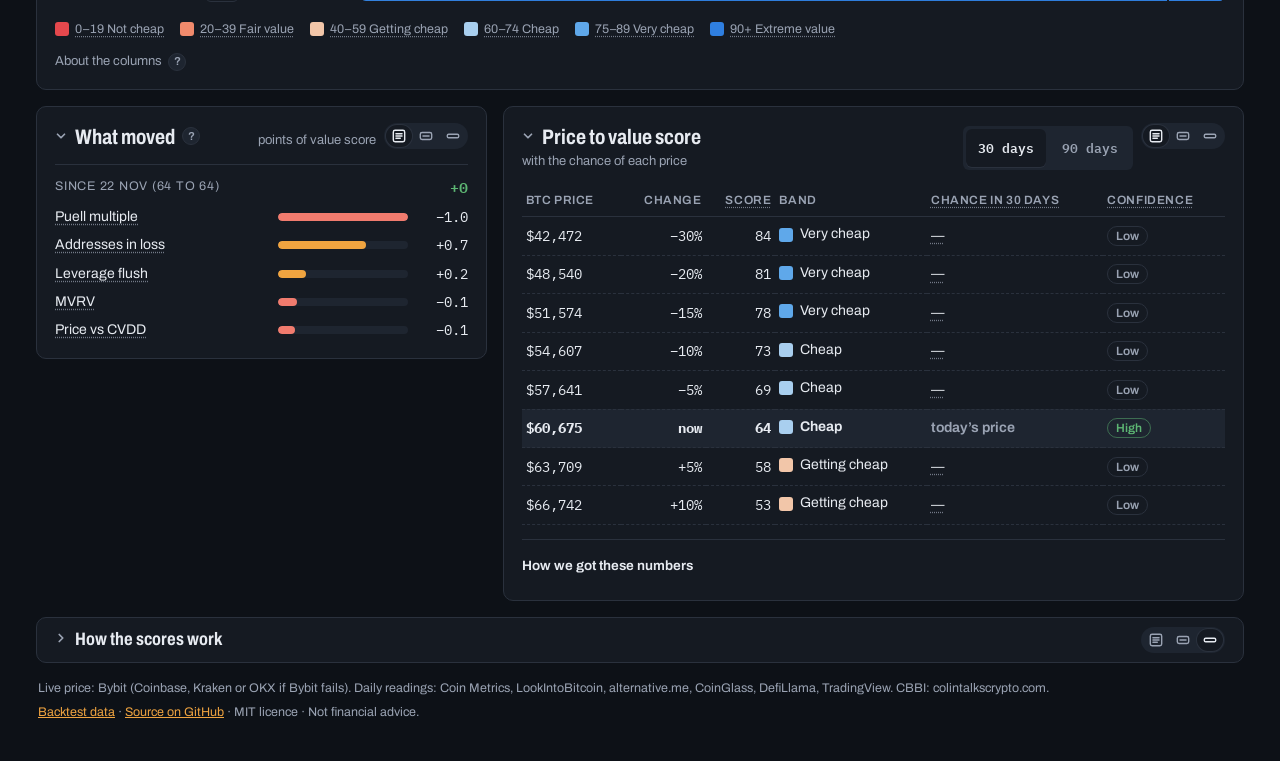
==== commit fc30c0b2: "v9: price and summary in one card, slim header, card views" ====
--- a/index.html
+++ b/index.html
@@ -11,8 +11,8 @@
 <link rel="preconnect" href="https://fonts.gstatic.com" crossorigin>
 <link rel="stylesheet" crossorigin="anonymous" href="https://fonts.googleapis.com/css2?family=Archivo:wdth,wght@75..100,400..700&family=IBM+Plex+Mono:wght@400;500;600&family=Inter:wght@400;500;600&family=Newsreader:opsz,wght@6..72,500..700&family=Space+Grotesk:wght@500;600;700&display=swap">
 <link rel="stylesheet" href="skins.css?v=8">
-<link rel="stylesheet" href="app.css?v=8">
-<script src="prefs.js?v=8"></script>
+<link rel="stylesheet" href="app.css?v=9">
+<script src="prefs.js?v=9"></script>
 <script>try { var s = new URLSearchParams(location.search), k = s.get("skin") || localStorage.getItem("bbm.skin") || "midnight"; if (k === "auto") k = matchMedia("(prefers-color-scheme: light)").matches ? "daylight" : "midnight"; document.documentElement.setAttribute("data-skin", k); document.documentElement.setAttribute("data-light", k === "daylight" || k === "paper" ? "1" : "0"); document.documentElement.setAttribute("data-cb", (s.get("cb") || localStorage.getItem("bbm.cb")) === "1" ? "1" : "0"); } catch (e) {}</script>
 </head>
 <body>
@@ -21,26 +21,27 @@
 <header class="top">
   <div class="brand">
     <h1>BTC Value Monitor</h1>
-    <span class="sub" id="hdr-sub">Loading readings…</span>
-    <span class="links k-hide" data-nocap><a href="thesis.html">How the scores work</a><a href="backtest.html">Check our homework</a><a href="v1.html">Version 1</a></span>
+    <span class="brand-s"><span class="sub" id="hdr-sub">Loading readings…</span><span class="links k-hide" data-nocap><a href="thesis.html">How the scores work</a><a href="backtest.html">Check our homework</a><a href="v1.html">Version 1</a></span></span>
   </div>
   <div class="controls" data-nocap>
     <span class="pill k-hide" id="fresh"><span class="dot" id="fresh-dot" style="background:var(--muted)"></span><span id="fresh-t">Loading</span></span>
-    <label for="skin" class="k-hide">Skin</label>
-    <select id="skin" class="btn k-hide">
-      <option value="auto">Auto (match system)</option>
+    <select id="skin" class="btn tb-sel k-hide" aria-label="Skin" title="Skin">
+      <option value="auto">Auto skin</option>
       <option value="midnight">Midnight</option>
       <option value="daylight">Daylight</option>
       <option value="terminal">Terminal</option>
       <option value="ocean">Ocean</option>
       <option value="paper">Paper</option>
     </select>
-    <button type="button" class="btn k-hide ic-sm" id="cb" aria-pressed="false" aria-label="Colour-blind safe colours" title="Colour-blind safe colours"><svg width="16" height="16" viewBox="0 0 24 24" fill="none" stroke="currentColor" stroke-width="2" stroke-linecap="round" stroke-linejoin="round" aria-hidden="true"><path d="M2 12s3.5-7 10-7 10 7 10 7-3.5 7-10 7S2 12 2 12z"/><circle cx="12" cy="12" r="3"/></svg><span class="lbl">Colour-blind safe</span></button>
-    <button type="button" class="btn k-hide ic-sm" id="pal-b" aria-expanded="false" aria-controls="pal" aria-label="Colours" title="Choose the score colours"><svg width="16" height="16" viewBox="0 0 24 24" fill="none" stroke="currentColor" stroke-width="2" stroke-linecap="round" stroke-linejoin="round" aria-hidden="true"><circle cx="13.5" cy="6.5" r="1.5"/><circle cx="17.5" cy="10.5" r="1.5"/><circle cx="8.5" cy="7.5" r="1.5"/><circle cx="6.5" cy="12.5" r="1.5"/><path d="M12 2C6.5 2 2 6.5 2 12s4.5 10 10 10c.9 0 1.6-.7 1.6-1.6 0-.4-.2-.8-.4-1.1-.3-.3-.4-.7-.4-1.1 0-.9.7-1.6 1.6-1.6H16c3.3 0 6-2.7 6-6 0-4.9-4.5-8.6-10-8.6z"/></svg><span class="lbl">Colours</span></button>
-    <button type="button" class="btn k-hide ic-sm" id="save" aria-label="Save as image" title="Save as image"><svg width="16" height="16" viewBox="0 0 24 24" fill="none" stroke="currentColor" stroke-width="2" stroke-linecap="round" stroke-linejoin="round" aria-hidden="true"><path d="M21 15v4a2 2 0 0 1-2 2H5a2 2 0 0 1-2-2v-4"/><path d="M7 10l5 5 5-5"/><path d="M12 15V3"/></svg><span class="lbl" id="save-t">Save image</span></button>
-    <button type="button" class="btn k-hide ic-sm" id="arrange" aria-pressed="false" aria-label="Arrange cards" title="Arrange cards"><svg width="16" height="16" viewBox="0 0 24 24" fill="none" stroke="currentColor" stroke-width="2" stroke-linecap="round" stroke-linejoin="round" aria-hidden="true"><path d="M5 9l-3 3 3 3"/><path d="M9 5l3-3 3 3"/><path d="M15 19l-3 3-3-3"/><path d="M19 9l3 3-3 3"/><path d="M2 12h20"/><path d="M12 2v20"/></svg><span class="lbl">Arrange</span></button>
-    <button type="button" class="btn k-hide ic-sm" id="reset-layout" hidden aria-label="Reset layout" title="Put the cards back in the default layout"><svg width="16" height="16" viewBox="0 0 24 24" fill="none" stroke="currentColor" stroke-width="2" stroke-linecap="round" stroke-linejoin="round" aria-hidden="true"><path d="M3 12a9 9 0 1 0 3-6.7"/><path d="M3 4v5h5"/></svg><span class="lbl" id="reset-t">Reset layout</span></button>
-    <button type="button" class="btn icon k-hide" id="kiosk" aria-label="Full screen" title="Full screen"><svg width="18" height="18" viewBox="0 0 24 24" fill="none" stroke="currentColor" stroke-width="2" stroke-linecap="round" stroke-linejoin="round" aria-hidden="true"><path d="M8 3H5a2 2 0 0 0-2 2v3"/><path d="M21 8V5a2 2 0 0 0-2-2h-3"/><path d="M3 16v3a2 2 0 0 0 2 2h3"/><path d="M16 21h3a2 2 0 0 0 2-2v-3"/></svg></button>
+    <div class="seg seg-xs k-hide" role="group" aria-label="Show all cards as" id="view-all">
+      <button type="button" data-st="full" aria-label="All cards: full" title="All cards: full"><svg width="14" height="14" viewBox="0 0 16 16" fill="none" stroke="currentColor" stroke-width="1.6" stroke-linecap="round" aria-hidden="true"><rect x="1.5" y="1.5" width="13" height="13" rx="2"/><path d="M4.5 5.5h7M4.5 8h7M4.5 10.5h5"/></svg></button><button type="button" data-st="sum" aria-label="All cards: summary" title="All cards: summary"><svg width="14" height="14" viewBox="0 0 16 16" fill="none" stroke="currentColor" stroke-width="1.6" stroke-linecap="round" aria-hidden="true"><rect x="1.5" y="4" width="13" height="8" rx="2"/><path d="M4.5 8h7"/></svg></button><button type="button" data-st="title" aria-label="All cards: titles only" title="All cards: titles only"><svg width="14" height="14" viewBox="0 0 16 16" fill="none" stroke="currentColor" stroke-width="1.6" stroke-linecap="round" aria-hidden="true"><rect x="1.5" y="6" width="13" height="4" rx="1.5"/></svg></button>
+    </div>
+    <button type="button" class="btn tb k-hide" id="cb" aria-pressed="false" aria-label="Colour-blind safe colours" title="Colour-blind safe colours"><svg width="16" height="16" viewBox="0 0 24 24" fill="none" stroke="currentColor" stroke-width="2" stroke-linecap="round" stroke-linejoin="round" aria-hidden="true"><path d="M2 12s3.5-7 10-7 10 7 10 7-3.5 7-10 7S2 12 2 12z"/><circle cx="12" cy="12" r="3"/></svg><span class="lbl">Colour-blind safe</span></button>
+    <button type="button" class="btn tb k-hide" id="pal-b" aria-expanded="false" aria-controls="pal" aria-label="Colours" title="Choose the score colours"><svg width="16" height="16" viewBox="0 0 24 24" fill="none" stroke="currentColor" stroke-width="2" stroke-linecap="round" stroke-linejoin="round" aria-hidden="true"><circle cx="13.5" cy="6.5" r="1.5"/><circle cx="17.5" cy="10.5" r="1.5"/><circle cx="8.5" cy="7.5" r="1.5"/><circle cx="6.5" cy="12.5" r="1.5"/><path d="M12 2C6.5 2 2 6.5 2 12s4.5 10 10 10c.9 0 1.6-.7 1.6-1.6 0-.4-.2-.8-.4-1.1-.3-.3-.4-.7-.4-1.1 0-.9.7-1.6 1.6-1.6H16c3.3 0 6-2.7 6-6 0-4.9-4.5-8.6-10-8.6z"/></svg><span class="lbl">Colours</span></button>
+    <button type="button" class="btn tb k-hide" id="save" aria-label="Save as image" title="Save as image"><svg width="16" height="16" viewBox="0 0 24 24" fill="none" stroke="currentColor" stroke-width="2" stroke-linecap="round" stroke-linejoin="round" aria-hidden="true"><path d="M21 15v4a2 2 0 0 1-2 2H5a2 2 0 0 1-2-2v-4"/><path d="M7 10l5 5 5-5"/><path d="M12 15V3"/></svg><span class="lbl" id="save-t">Save image</span></button>
+    <button type="button" class="btn tb k-hide" id="arrange" aria-pressed="false" aria-label="Arrange cards" title="Arrange cards"><svg width="16" height="16" viewBox="0 0 24 24" fill="none" stroke="currentColor" stroke-width="2" stroke-linecap="round" stroke-linejoin="round" aria-hidden="true"><path d="M5 9l-3 3 3 3"/><path d="M9 5l3-3 3 3"/><path d="M15 19l-3 3-3-3"/><path d="M19 9l3 3-3 3"/><path d="M2 12h20"/><path d="M12 2v20"/></svg><span class="lbl">Arrange</span></button>
+    <button type="button" class="btn tb tb-l k-hide" id="reset-layout" hidden aria-label="Reset layout" title="Put the cards back in the default layout"><svg width="16" height="16" viewBox="0 0 24 24" fill="none" stroke="currentColor" stroke-width="2" stroke-linecap="round" stroke-linejoin="round" aria-hidden="true"><path d="M3 12a9 9 0 1 0 3-6.7"/><path d="M3 4v5h5"/></svg><span class="lbl" id="reset-t">Reset layout</span></button>
+    <button type="button" class="btn tb k-hide" id="kiosk" aria-label="Full screen" title="Full screen"><svg width="16" height="16" viewBox="0 0 24 24" fill="none" stroke="currentColor" stroke-width="2" stroke-linecap="round" stroke-linejoin="round" aria-hidden="true"><path d="M8 3H5a2 2 0 0 0-2 2v3"/><path d="M21 8V5a2 2 0 0 0-2-2h-3"/><path d="M3 16v3a2 2 0 0 0 2 2h3"/><path d="M16 21h3a2 2 0 0 0 2-2v-3"/></svg></button>
     <button type="button" class="btn" id="exit-kiosk"><svg width="16" height="16" viewBox="0 0 24 24" fill="none" stroke="currentColor" stroke-width="2" stroke-linecap="round" stroke-linejoin="round" aria-hidden="true"><path d="M8 3v3a2 2 0 0 1-2 2H3"/><path d="M21 8h-3a2 2 0 0 1-2-2V3"/><path d="M3 16h3a2 2 0 0 1 2 2v3"/><path d="M16 21v-3a2 2 0 0 1 2-2h3"/></svg>Exit full screen</button>
   </div>
 </header>
@@ -48,32 +49,29 @@
 
 <div class="board" id="board">
 
-<section class="card pricebar" data-card="price" data-name="Live price" aria-label="Live price">
-  <div style="display:flex;flex-direction:column;gap:2px;min-width:0">
-    <span class="eyebrow" id="p-src">BTC / USD · live</span>
-    <div style="display:flex;align-items:baseline;flex-wrap:wrap;gap:6px 12px">
-      <span class="p" id="p">—</span>
-      <span class="chg tip" id="p-chg" tabindex="0" data-tipk="chg24"></span>
-    </div>
-  </div>
-  <div class="spark">
-    <svg viewBox="0 0 200 40" preserveAspectRatio="none" role="img" id="spark-svg" aria-label="Price over the last 24 hours"><polyline id="spark" fill="none" stroke="var(--muted)" stroke-width="2" stroke-linejoin="round" stroke-linecap="round" vector-effect="non-scaling-stroke" points=""/></svg>
-    <div class="lh"><span id="p-lo">24h low —</span><span id="p-hi">high —</span></div>
-  </div>
-  <span class="live" id="live"><span class="dot" id="live-dot"></span><span id="live-t" class="tip" tabindex="0" data-tipk="live">Connecting…</span></span>
+<section class="card top-card" data-card="price" data-name="Price and summary" aria-label="Price and summary">
+  <div class="card-h tc-h">
+    <div class="tc-p">
+      <span class="eyebrow" id="p-src">BTC / USD · live</span>
+      <div class="tc-pr"><span class="p" id="p">—</span><span class="chg tip" id="p-chg" tabindex="0" data-tipk="chg24"></span></div>
+    </div>
+    <div class="spark">
+      <svg viewBox="0 0 200 40" preserveAspectRatio="none" role="img" id="spark-svg" aria-label="Price over the last 24 hours"><polyline id="spark" fill="none" stroke="var(--muted)" stroke-width="2" stroke-linejoin="round" stroke-linecap="round" vector-effect="non-scaling-stroke" points=""/></svg>
+      <div class="lh"><span id="p-lo">24h low —</span><span id="p-hi">high —</span></div>
+    </div>
+    <span class="live" id="live"><span class="dot" id="live-dot"></span><span id="live-t" class="tip" tabindex="0" data-tipk="live">Connecting…</span></span>
+  </div>
+  <div class="verdict s-keep" id="verdict" aria-live="polite" aria-label="Summary">
+    <div class="vd" id="vd-value"><span class="q">Is BTC cheap?</span><span class="a" id="vd-value-a">—</span><span class="vd-s" id="vd-value-s"></span></div>
+    <div class="vd" id="vd-bi"><span class="q">Bottom in? · timing check</span><span class="a" id="vd-bi-a">—</span></div>
+    <div class="vd" id="vd-clock"><span class="q">Cycle clock</span><span class="a" id="vd-clock-a">—</span></div>
+  </div>
+  <div class="vd-week" id="vd-week"><label for="since-sel">Since</label><select id="since-sel" class="sel-sm" data-nocap><option value="7">7 days ago</option><option value="thu">last Thursday</option><option value="28">4 weeks ago</option></select><span class="muted mono" id="since-d"></span><span id="since-t"></span></div>
   <p class="src-line" id="src-line" aria-live="off"><span class="src-h">Data</span><span class="src wait"><i></i>Loading the sources…</span></p>
 </section>
 
-<section class="verdict" id="verdict" data-card="verdict" data-name="Summary" aria-live="polite" aria-label="Summary">
-  <div class="vd" id="vd-value"><span class="q">Is BTC cheap?</span><span class="a" id="vd-value-a">—</span><span class="vd-s" id="vd-value-s"></span></div>
-  <div class="vd" id="vd-bi"><span class="q">Bottom in? · timing check</span><span class="a" id="vd-bi-a">—</span></div>
-  <div class="vd" id="vd-clock"><span class="q">Cycle clock</span><span class="a" id="vd-clock-a">—</span></div>
-  <div class="vd-week" id="vd-week"><label for="since-sel">Since</label><select id="since-sel" class="sel-sm" data-nocap><option value="7">7 days ago</option><option value="thu">last Thursday</option><option value="28">4 weeks ago</option></select><span class="muted mono" id="since-d"></span><span id="since-t"></span></div>
-</section>
-
-<div class="cardwrap" data-card="intro" data-name="How to read the two scores">
-<details class="card intro" id="intro" open>
-  <summary><span class="intro-h">How to read the two scores</span><span class="sub">Value is the main score. Bottom in? is the timing check.</span></summary>
+<section class="card intro" data-card="intro" data-name="How to read the two scores" data-def="title" aria-labelledby="intro-h">
+  <div class="card-h"><div class="hstack"><h2 id="intro-h">How to read the two scores</h2><span class="sub">Value is the main score. Bottom in? is the timing check.</span></div></div>
   <div class="intro-b">
     <p><b>Value</b> (0–100) shows how cheap BTC is against past cycle lows. <b>Bottom in?</b> (0–100) shows whether the fall has stopped. Read them together. Each card shows how its score is made: points that add up to the number. <b>Value alone acts too early:</b> in 2022 it first read Cheap in June at about $22,300, then price fell a further 31% to $15,479. <b>Bottom in? alone acts too late:</b> it reached 50 two to three months after each past low, when price was already 27–90% above it.</p>
     <div class="quad" id="quad" role="list" aria-label="What the two scores mean together">
@@ -85,10 +83,9 @@
     <div class="cscale" aria-hidden="true"><span>Score colours</span><i style="background:var(--b0)"></i><i style="background:var(--b1)"></i><i style="background:var(--b2)"></i><i style="background:var(--b3)"></i><i style="background:var(--b4)"></i><i style="background:var(--b5)"></i><span>not cheap → cheap</span></div>
     <p class="sub">"High" means Value 60+ (Cheap or better) and Bottom in? 50+ (Likely in or Confirmed). Both are scores, not probabilities.</p>
   </div>
-</details>
-</div>
-
-  <section class="card score-card" data-card="value" data-name="Value" aria-labelledby="score-h">
+</section>
+
+  <section class="card score-card" data-grp="g1" data-card="value" data-name="Value" aria-labelledby="score-h">
     <div class="card-h" style="align-items:center">
       <div class="hstack"><h2 id="score-h">Value <button type="button" class="qi" data-tipk="score" aria-label="About the value score">?</button></h2><span class="sub">Is BTC cheap? · main score · 16 signals</span></div>
       <div class="seg seg-sm" role="group" aria-label="Levels" id="lv" data-nocap><button type="button" data-l="adj" class="tip" data-tipk="lv-adj">Small-cycle</button><button type="button" data-l="classic" class="tip" data-tipk="lv-classic">Classic</button></div>
@@ -119,7 +116,7 @@
     </div>
   </section>
 
-  <section class="card bi-card" data-card="bi" data-name="Bottom in?" aria-labelledby="bi-h">
+  <section class="card bi-card" data-grp="g1" data-card="bi" data-name="Bottom in?" aria-labelledby="bi-h">
     <div class="card-h"><div class="hstack"><h2 id="bi-h">Bottom in? <button type="button" class="qi" data-tipk="bi" aria-label="About the Bottom in score">?</button></h2><span class="sub">Timing check · has the fall stopped? · 6 recovery signs</span></div></div>
     <div class="gauge">
       <svg viewBox="0 0 400 240" role="img" id="bi-svg" aria-label="Bottom in score">
@@ -135,7 +132,7 @@
     <div class="bi-comp" id="bi-comp"><span class="sub">Loading…</span></div>
   </section>
 
-  <section class="card cbbi-card" data-card="cbbi" data-name="CBBI" aria-labelledby="cbbi-h">
+  <section class="card cbbi-card" data-grp="g1" data-card="cbbi" data-name="CBBI" aria-labelledby="cbbi-h">
     <div class="card-h"><h2 id="cbbi-h">CBBI <button type="button" class="qi" data-tipk="cbbi" aria-label="About the CBBI">?</button></h2><span class="sub">Colin's Bull Run Index</span></div>
     <div class="cbbi-dial">
       <svg viewBox="0 0 240 140" role="img" id="cbbi-svg" aria-label="CBBI">
@@ -223,21 +220,21 @@
   </div>
 </section>
 
-  <section class="card moved-card k-hide" data-card="moved" data-name="What moved" aria-labelledby="moved-h">
+  <section class="card moved-card k-hide" data-grp="g2" data-card="moved" data-name="What moved" aria-labelledby="moved-h">
     <div class="card-h"><h2 id="moved-h">What moved <button type="button" class="qi" data-tipk="moved" aria-label="About what moved">?</button></h2><span class="sub">points of value score</span></div>
     <div class="mv" id="mv-live"></div>
     <div class="mv" id="mv-day"></div>
   </section>
-  <section class="card p2s-card k-hide" data-card="p2s" data-name="Price to value score" aria-labelledby="p2s-h">
-    <div class="card-h" style="align-items:center"><div style="display:flex;flex-direction:column;gap:2px"><h2 id="p2s-h">Price to value score</h2><span class="sub">with the chance of each price</span></div>
+  <section class="card p2s-card k-hide" data-grp="g2" data-card="p2s" data-name="Price to value score" aria-labelledby="p2s-h">
+    <div class="card-h" style="align-items:center"><div class="hstack"><h2 id="p2s-h">Price to value score</h2><span class="sub">with the chance of each price</span></div>
       <div class="seg" role="group" aria-label="Time window for the chance" id="win" data-nocap><button type="button" data-w="30" aria-pressed="true">30 days</button><button type="button" data-w="90">90 days</button></div></div>
     <div class="tscroll"><table class="t p2s"><thead id="p2s-head"><tr><th>BTC price</th><th class="r">Change</th><th class="r">Score</th><th>Band</th><th>Chance</th><th>Confidence</th></tr></thead><tbody id="p2s"></tbody></table></div>
     <div id="p2s-x"></div>
   </section>
 
-<div class="cardwrap k-hide" data-card="how" data-name="How the scores work">
-<details class="card how">
-  <summary>How the scores work</summary>
+<section class="card how k-hide" data-card="how" data-name="How the scores work" data-def="title" aria-labelledby="how-h">
+  <div class="card-h"><h2 id="how-h">How the scores work</h2></div>
+  <div class="how-b">
   <p><b>Value</b> is the main score. It answers one question: is BTC cheap against past cycle lows? Each of 16 signals gets a score from 0 to 100. The score goes up as the signal gets closer to the level it reached at past lows. The value score is the weighted average. If a reading is missing, its weight goes to the others.</p>
   <p><b>Small-cycle levels.</b> Each past low was less deep than the one before. For six signals, the full-score level moves with that trend. Switch to Classic to see the score with the old, fixed levels.</p>
   <p><b>Bottom in?</b> is the timing check. It asks a different question: has the fall stopped? It looks for six signs that only come after a low: no new low for weeks, a bounce, price back above recent buyers' cost and the 200-day average, selling at a profit again, and miners recovered. It stays low until the value score has reached 75 at least once in this bear market, because no past low came before that. Money flows are shown but not scored. The price checks under it (depth, higher low, trend) are not scored either: they show what has improved and the price that would undo it.</p>
@@ -246,8 +243,8 @@
   <p>Live: the page pulls the data from the sources each time it opens and works out the scores in your browser. The line under the price shows how fresh each source is.</p>
   <p><a href="thesis.html">Read the full method, with the backtest results.</a></p>
   <p>Information only. Not financial advice. Past lows do not promise future lows.</p>
-</details>
-</div>
+  </div>
+</section>
 
 </div>
 
@@ -259,6 +256,6 @@
 </footer>
 
 </div>
-<script src="app.js?v=8"></script>
+<script src="app.js?v=9"></script>
 </body>
 </html>
--- a/app.css
+++ b/app.css
@@ -1,4 +1,4 @@
-/* BTC Value Monitor v8: page styles */
+/* BTC Value Monitor v9: page styles */
 header.top { display: flex; flex-wrap: wrap; align-items: center; justify-content: space-between; gap: 12px 20px; }
 .brand { display: flex; flex-direction: column; gap: 2px; min-width: 0; }
 .brand .links { font-size: 13px; display: flex; flex-wrap: wrap; gap: 4px 14px; }
@@ -321,7 +321,7 @@
 }
 /* v6: price checks card, stack legend */
 .board > .checks-card { flex: 1 1 360px; }
-.board > .cw-card { flex: 1.25 1 420px; }
+.board > .cw-card { flex: 1 1 100%; }
 .checks-card .bi-ev { border-top: 0; padding-top: 0; display: grid; grid-template-columns: repeat(auto-fit, minmax(250px, 1fr)); gap: 10px 20px; }
 .checks-card .ev-f { grid-column: 1 / -1; }
 .stack-l { display: flex; flex-wrap: wrap; justify-content: space-between; gap: 2px 12px; font-size: 12px; color: var(--muted); margin-top: -4px; }
@@ -444,3 +444,118 @@
 .pal-row { display: flex; flex-wrap: wrap; align-items: center; gap: 6px 12px; font-size: 12.5px; }
 .pal-c .chk { font-size: 12.5px; display: inline-flex; gap: 6px; align-items: center; }
 @media (max-width: 560px) { .pop { top: 12px; right: 12px; left: 12px; width: auto; } .pal-p { grid-template-columns: 1fr; } }
+
+/* v9: slim header */
+header.top { gap: 8px 16px; }
+header.top h1 { font-size: 22px; }
+.brand { gap: 1px; }
+.brand-s { display: flex; flex-wrap: wrap; align-items: baseline; gap: 2px 14px; font-size: 12.5px; }
+.brand-s .sub { font-size: 12.5px; }
+.brand .links { font-size: 12.5px; gap: 2px 12px; }
+.controls { gap: 6px; }
+.controls .pill { font-size: 12px; padding: 2px 9px; gap: 6px; }
+.btn.tb, .btn.tb-sel { height: 30px; font-size: 12.5px; border-radius: 8px; }
+.btn.tb { width: 30px; padding: 0; justify-content: center; gap: 6px; }
+.btn.tb .lbl { position: absolute; width: 1px; height: 1px; overflow: hidden; clip: rect(0 0 0 0); white-space: nowrap; }
+.btn.tb.tb-l, .btn.tb.show-lbl { width: auto; padding: 0 9px; }
+.btn.tb.tb-l .lbl, .btn.tb.show-lbl .lbl { position: static; width: auto; height: auto; overflow: visible; clip: auto; }
+.btn.tb-sel { padding: 0 6px; max-width: 118px; }
+.seg.seg-xs { padding: 2px; gap: 2px; flex-wrap: nowrap; }
+.seg.seg-xs button { height: 24px; min-width: 0; width: 28px; padding: 0; display: inline-flex; align-items: center; justify-content: center; }
+@media (pointer: coarse) { .btn.tb, .btn.tb-sel { height: 36px; } .btn.tb { width: 36px; } .seg.seg-xs button { height: 30px; width: 34px; } }
+
+/* v9: price and summary in one card */
+.board > .top-card { padding: 12px 16px; gap: 10px; }
+.tc-h { align-items: center; gap: 8px 24px; flex-wrap: wrap; }
+.tc-p { display: flex; flex-direction: column; gap: 0; min-width: 0; }
+.tc-pr { display: flex; align-items: baseline; flex-wrap: wrap; gap: 4px 10px; }
+.top-card .p { font-family: var(--mono); font-size: 30px; font-weight: 600; line-height: 1.1; letter-spacing: -.01em; font-variant-numeric: tabular-nums; }
+.top-card .chg { font-size: 13px; padding: 1px 8px; }
+.top-card .spark { flex: 1 1 200px; min-width: 160px; max-width: 340px; gap: 2px; }
+.top-card .spark svg { height: 32px; }
+.top-card .spark .lh { font-size: 11.5px; }
+.top-card .live { font-size: 12.5px; }
+.top-card .verdict { border: 0; border-top: 1px solid var(--line); border-radius: 0; background: none; padding-top: 8px; }
+.top-card .verdict .vd { padding: 0 14px; gap: 1px; }
+.top-card .verdict .vd:first-child { padding-left: 0; }
+.top-card .verdict .q { font-size: 11.5px; }
+.top-card .verdict .a { font-size: 15.5px; }
+.top-card .verdict #vd-value .a { font-size: 17px; }
+.top-card .verdict #vd-clock-a { font-size: 14px; }
+.top-card .vd-week { padding: 6px 0 0; border-top: 1px dashed var(--line); font-size: 13px; }
+.top-card .src-line { padding-top: 6px; font-size: 12px; gap: 2px 12px; }
+@media (max-width: 760px) { .top-card .verdict .vd { padding: 6px 0; } .top-card .vd-week { padding: 6px 0 0; } }
+@media (max-width: 560px) { .top-card .p { font-size: 26px; } .board > .top-card { padding: 10px 12px; } }
+
+/* v9: three views per card: full, summary, title only */
+.board > [data-card] > .card-h { position: relative; padding-right: 92px; }
+.cst { position: absolute; top: -2px; right: 0; display: inline-flex; align-items: center; gap: 1px; padding: 2px; border-radius: 999px; background: var(--surf2); }
+.cst button { width: 26px; height: 22px; padding: 0; border: 0; border-radius: 999px; background: transparent; color: var(--muted); cursor: pointer; display: inline-flex; align-items: center; justify-content: center; }
+.cst button:hover { color: var(--ink); }
+.cst button[aria-pressed="true"] { background: var(--surf); color: var(--ink); box-shadow: 0 0 0 1px var(--line); }
+.cst button:focus-visible { outline: 2px solid var(--accent); outline-offset: 1px; }
+@media (pointer: coarse) { .board > [data-card] > .card-h { padding-right: 108px; } .cst button { width: 32px; height: 28px; } }
+.top-card > .tc-h .cst { top: 0; }
+.cx { display: inline-flex; align-items: center; justify-content: center; width: 20px; height: 20px; margin: 0 4px 0 -4px; padding: 0; border: 0; border-radius: 6px; background: transparent; color: var(--muted); cursor: pointer; vertical-align: middle; position: relative; top: -2px; }
+.cx:hover { color: var(--ink); background: var(--surf2); }
+.cx svg { transition: transform .15s; }
+[data-st="sum"] .cx svg, [data-st="title"] .cx svg { transform: rotate(-90deg); }
+.card[data-st="title"] > :not(.card-h):not(.arr-cb):not(.arr-rs) { display: none !important; }
+.card[data-st="sum"] > :not(.card-h):not(.c-sum):not(.s-keep):not(.arr-cb):not(.arr-rs) { display: none !important; }
+.card:not([data-st="sum"]) > .c-sum { display: none; }
+.card[data-st="title"] { padding-top: 11px; padding-bottom: 11px; gap: 0; }
+.card[data-st="sum"] { gap: 8px; padding-top: 13px; padding-bottom: 13px; }
+.card[data-st="title"]:not(.top-card) > .card-h > :not(.hstack):not(h2):not(.cst),
+.card[data-st="title"]:not(.top-card) > .card-h > .hstack > .sub { display: none; }
+.card[data-st="title"]:not(.top-card) > .card-h, .card[data-st="sum"]:not(.top-card) > .card-h { cursor: pointer; }
+.card[data-st="title"] h2, .card[data-st="sum"] h2 { font-size: 18px; }
+.c-sum { display: flex; flex-wrap: wrap; align-items: center; gap: 6px 14px; font-size: 13.5px; color: var(--muted); line-height: 1.45; }
+.c-sum b { color: var(--ink); font-weight: 650; }
+.c-sum .big { font-family: var(--mono); font-size: 26px; font-weight: 650; color: var(--ink); line-height: 1; }
+.c-sum .mono { font-family: var(--mono); color: var(--ink); }
+.c-sum .pip { width: 10px; height: 10px; }
+.mg { position: relative; flex: 1 1 160px; max-width: 260px; height: 10px; display: flex; gap: 2px; }
+.mg i { display: block; height: 100%; border-radius: 2px; }
+.mg u { position: absolute; top: -4px; width: 4px; height: 18px; margin-left: -2px; border-radius: 2px; background: var(--ink); box-shadow: 0 0 0 2px var(--surf); }
+.c-sum svg.msp { width: 160px; height: 28px; flex: none; display: block; }
+.c-sum .sep { color: var(--line); }
+/* cards that share a row: when some are compact, they move to a row of their own */
+.board > .grp-c { flex: 1 1 260px !important; min-width: 0 !important; }
+.grp-br { flex: 1 1 100%; height: 0; margin-top: -16px; padding: 0; border: 0; }
+.grp-br[hidden] { display: none; }
+
+/* v9: how to read, how it works */
+.intro { padding: 18px; }
+.intro .intro-b { padding: 0; }
+.how-b > * + * { margin-top: 10px; }
+.how-b p { font-size: 14px; color: var(--muted); max-width: 80ch; margin: 0; }
+@media (max-width: 560px) { .intro { padding: 14px; } }
+
+/* v9: cheap window key */
+.cw-k { align-items: center; gap: 4px 12px; font-size: 12px; padding-top: 2px; }
+.cw-k .cw-k-t { font-weight: 650; color: var(--ink); text-transform: uppercase; letter-spacing: .05em; font-size: 11px; }
+.cw-k i { width: 12px; height: 12px; }
+.cw-k i.cur-k { background: transparent; outline: 2px solid var(--accent); outline-offset: -2px; }
+.cw-k .cw-k-n { flex-basis: 100%; }
+.cw-s { height: 16px; }
+@media (min-width: 761px) { .cw-k .cw-k-n { flex-basis: auto; } }
+
+/* v9: header on one line on wide screens */
+.brand { display: grid; grid-template-columns: auto minmax(0, 1fr); column-gap: 16px; align-items: baseline; }
+.brand > h1 { grid-column: 1; grid-row: 1; }
+.brand-s { display: contents; }
+.brand-s .links { grid-column: 2; grid-row: 1; }
+.brand-s .sub { grid-column: 1 / -1; grid-row: 2; }
+.top-card .src-line { font-size: 11.5px; gap: 2px 10px; }
+.card[data-st="sum"]:not(.top-card) > .card-h > .seg, .card[data-st="sum"]:not(.top-card) > .card-h > .btn { display: none; }
+@media (max-width: 560px) {
+  .brand { display: flex; flex-direction: column; }
+  .brand-s { display: flex; }
+  header.top h1 { font-size: 21px; }
+  .controls .pill, #kiosk { display: none; }
+  .btn.tb-sel { max-width: 96px; }
+  .controls { gap: 5px; }
+  .top-card .spark { flex-basis: 100%; max-width: none; }
+  .top-card .spark svg { height: 26px; }
+}
+@media (max-width: 560px) and (pointer: coarse) { .btn.tb, .btn.tb-sel { height: 34px; } .btn.tb { width: 34px; } .seg.seg-xs button { height: 28px; width: 30px; } }
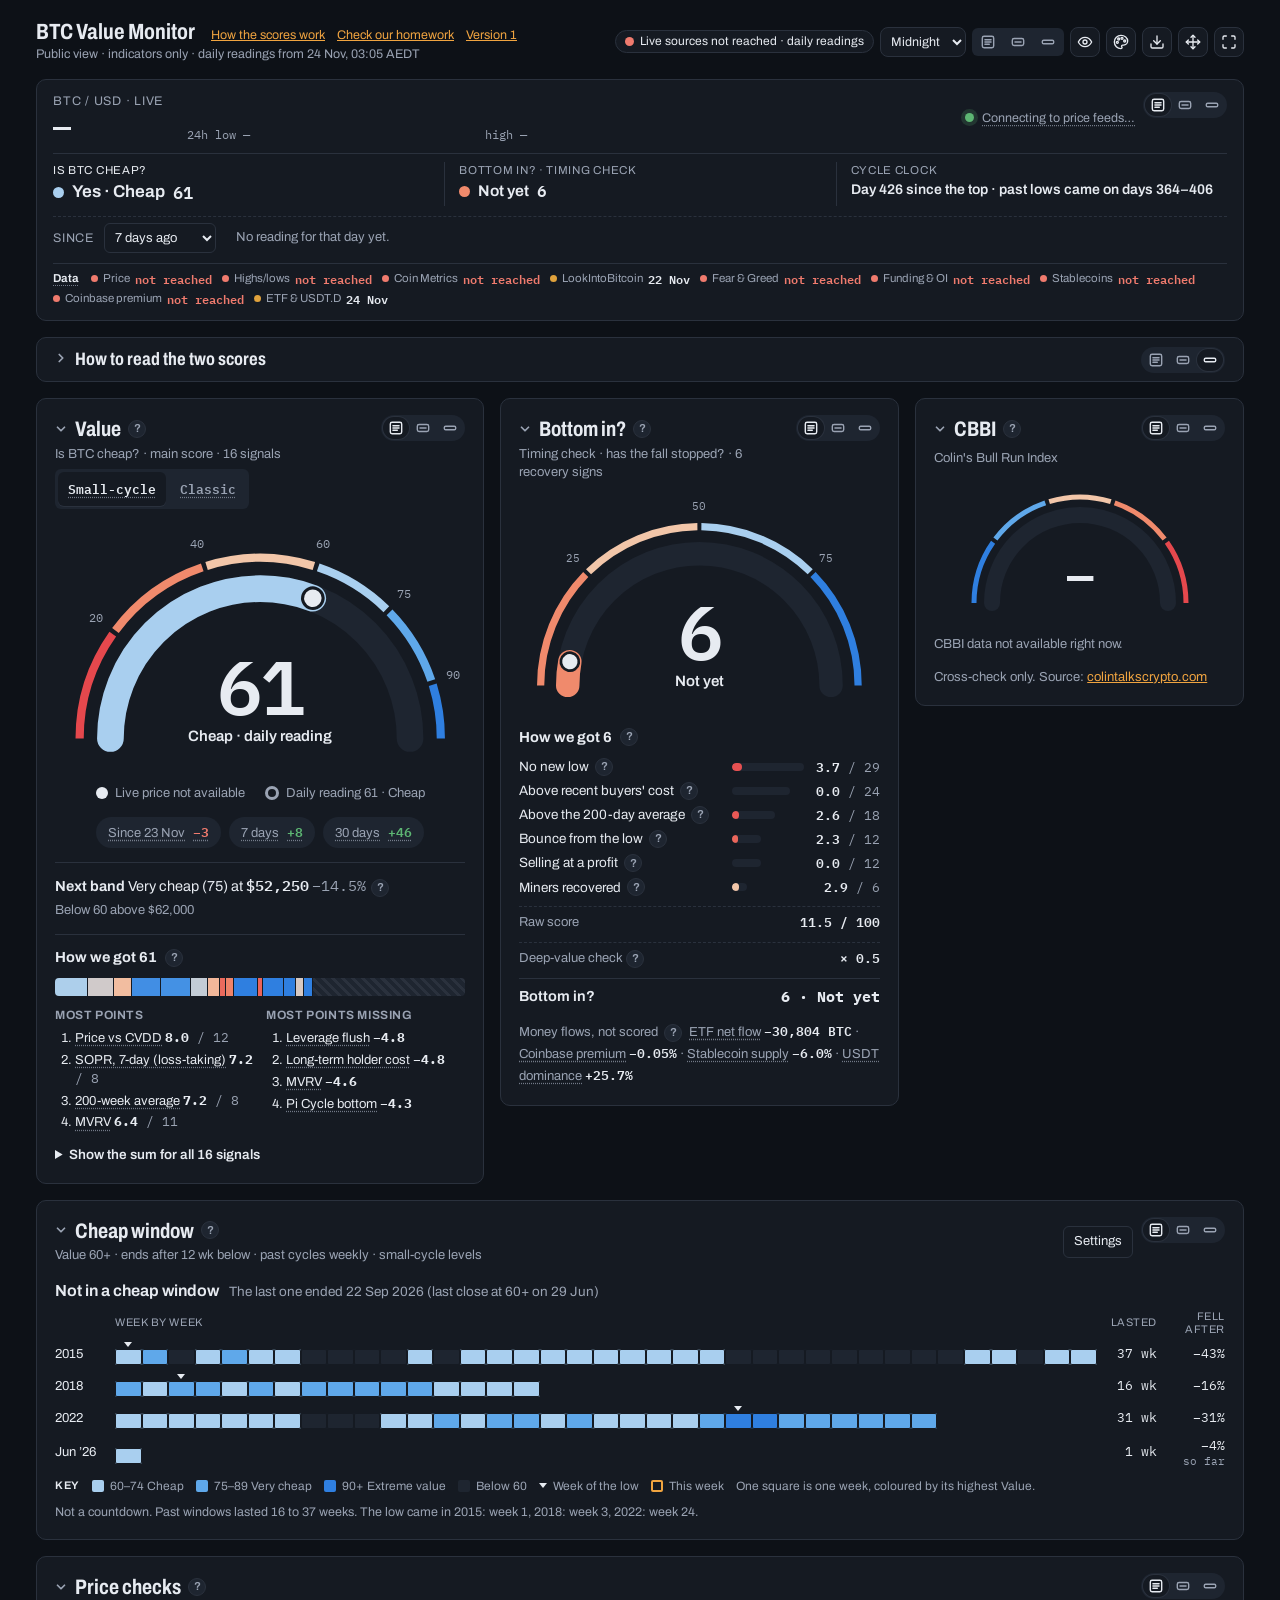
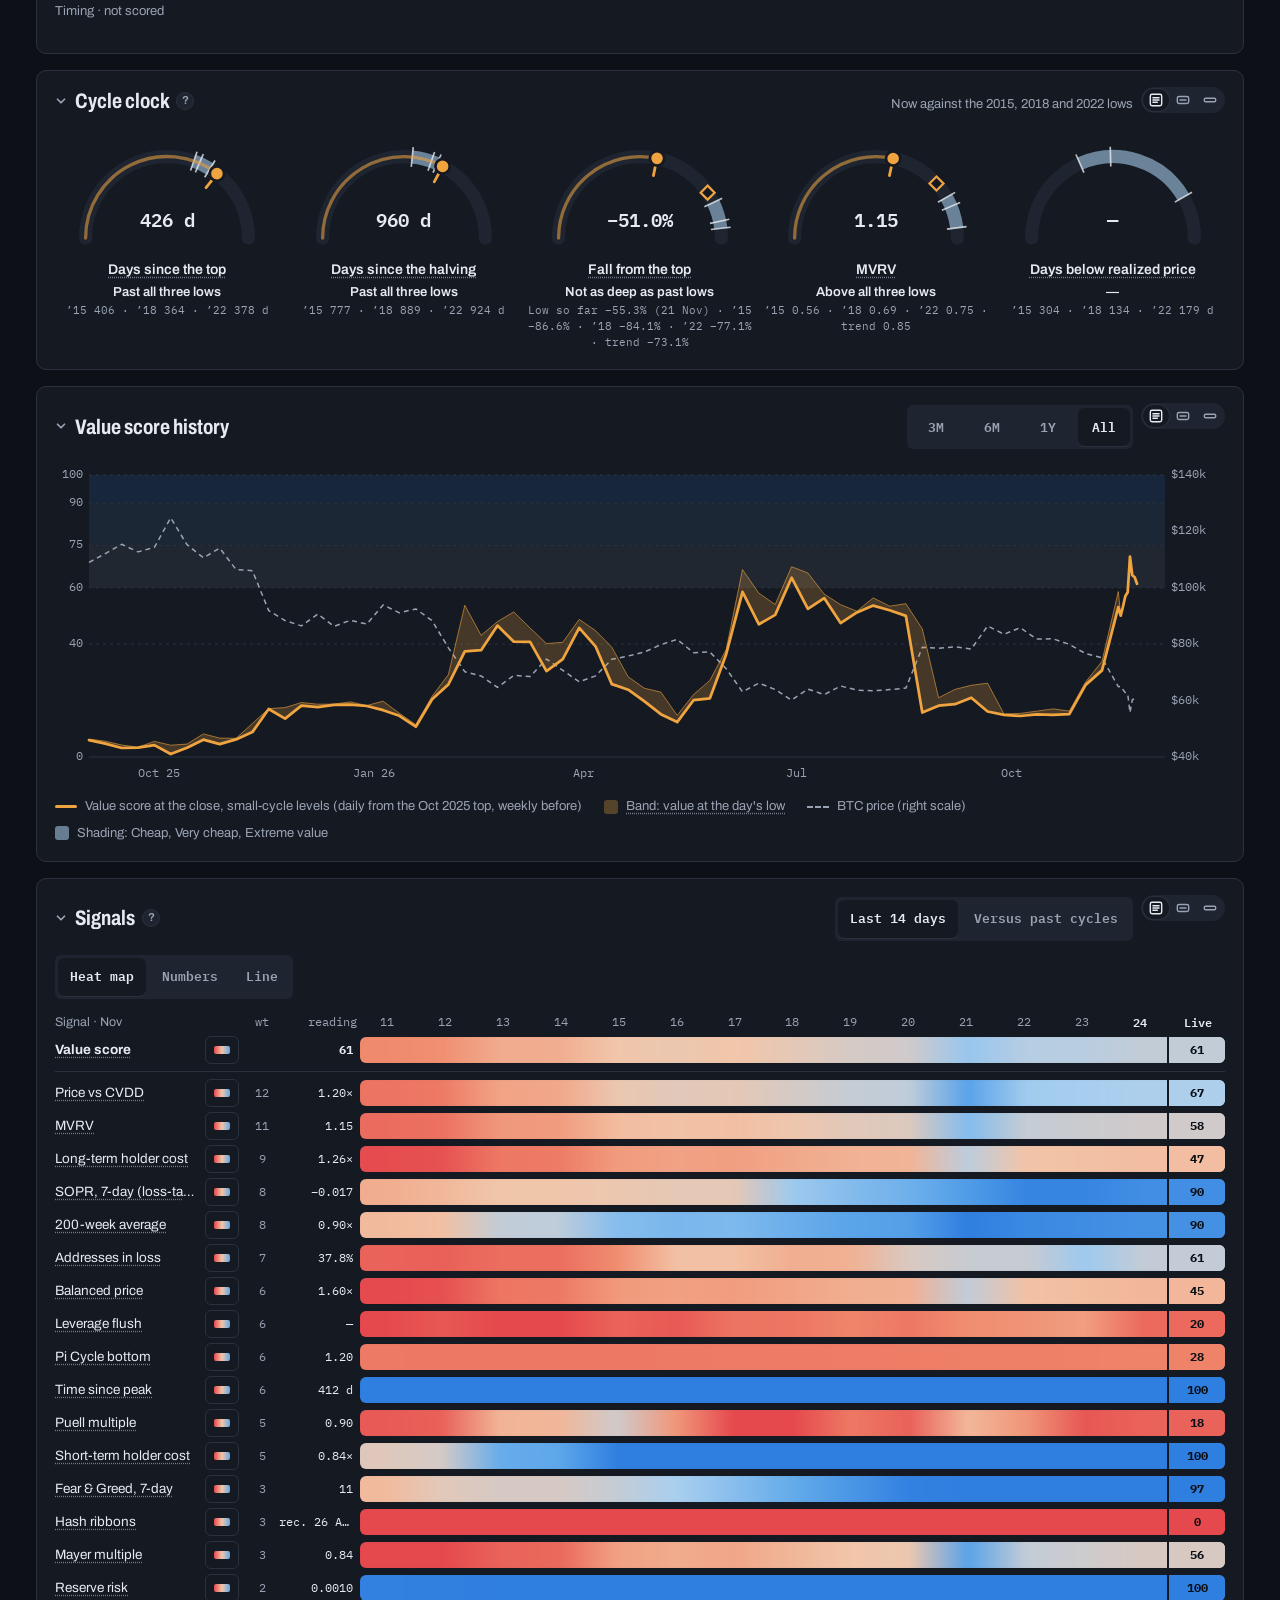
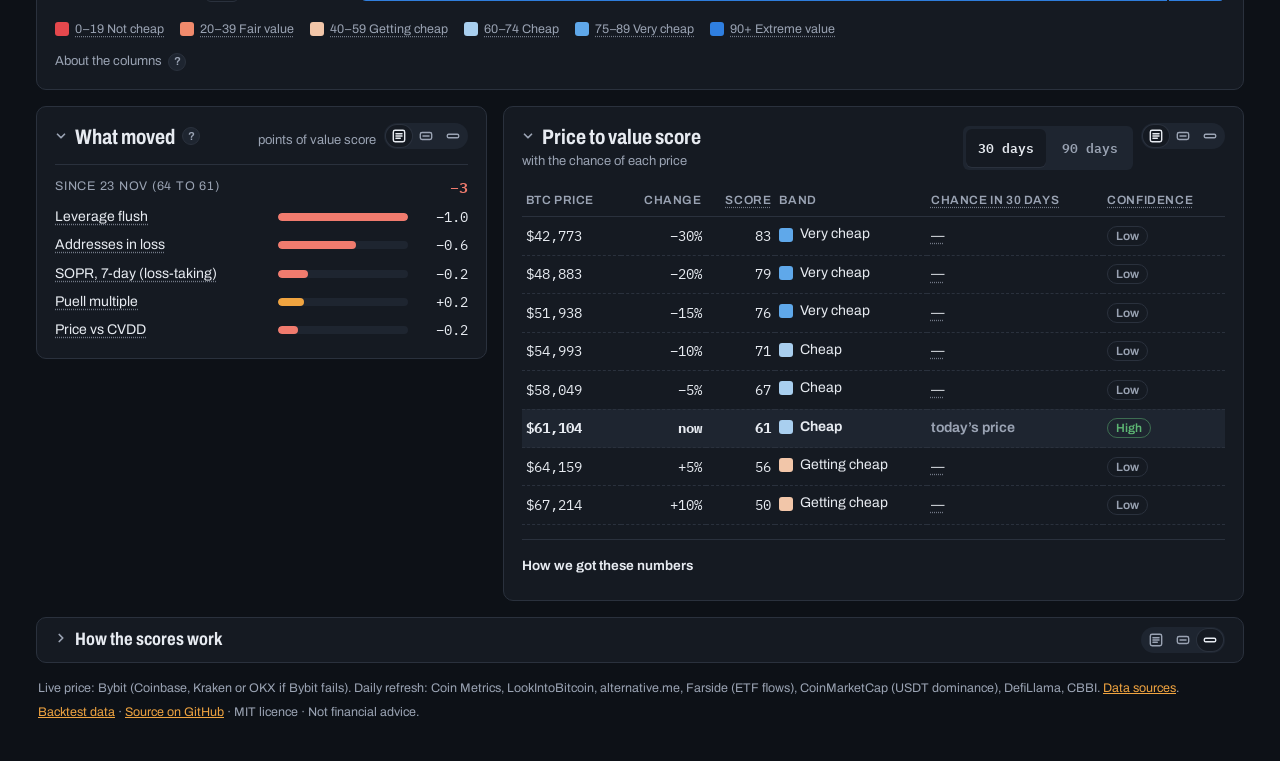
==== commit 10a439de: "docs: point the site at this fork and update source list - footer Source on GitHub links now point t" ====
--- a/index.html
+++ b/index.html
@@ -251,8 +251,8 @@
 <div class="arr-bar" id="arr-bar" data-nocap role="region" aria-label="Arrange cards"><span id="arr-tx">Drag a card anywhere.</span><span class="arr-btns"><button type="button" class="btn" id="arr-tidy" hidden>Tidy up</button><button type="button" class="btn" id="arr-link">Copy setup link</button><button type="button" class="btn" id="arr-reset">Reset layout</button><button type="button" class="btn primary" id="arr-done">Done</button></span></div>
 
 <footer class="foot k-hide">
-  <span>Live price: Bybit (Coinbase, Kraken or OKX if Bybit fails). Daily readings: Coin Metrics, LookIntoBitcoin, alternative.me, CoinGlass, DefiLlama, TradingView. CBBI: colintalkscrypto.com.</span>
-  <span><a href="backtest.html">Backtest data</a> · <a href="https://github.com/pixelmango47/btc-bottom-monitor">Source on GitHub</a> · MIT licence · Not financial advice.</span>
+  <span>Live price: Bybit (Coinbase, Kraken or OKX if Bybit fails). Daily refresh: Coin Metrics, LookIntoBitcoin, alternative.me, Farside (ETF flows), CoinMarketCap (USDT dominance), DefiLlama, CBBI. <a href="https://github.com/pipolarbear/btc-bottom-monitor#data-sources">Data sources</a>.</span>
+  <span><a href="backtest.html">Backtest data</a> · <a href="https://github.com/pipolarbear/btc-bottom-monitor">Source on GitHub</a> · MIT licence · Not financial advice.</span>
 </footer>
 
 </div>
